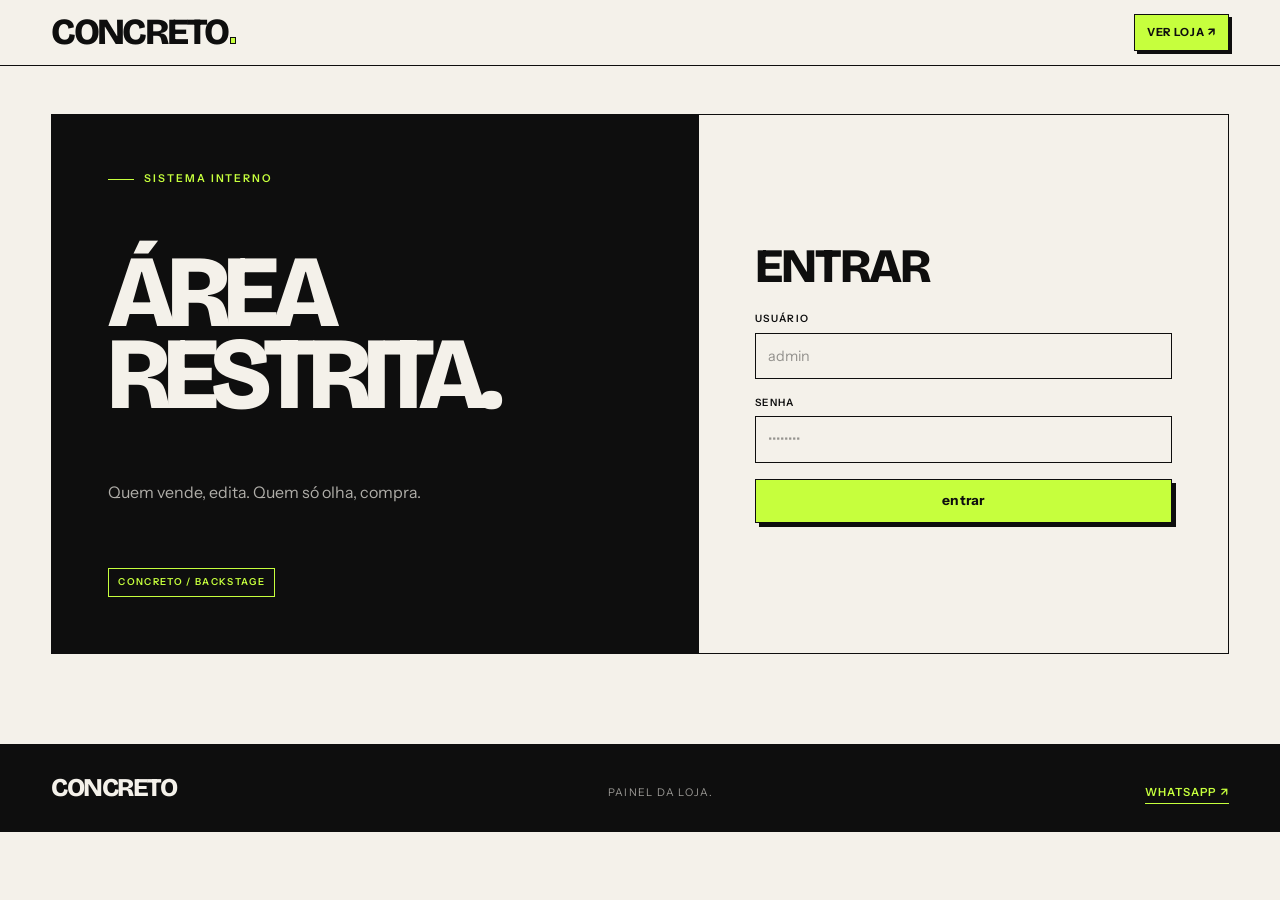
==== admin.html @ b0a8f053 "feat: loja CONCRETO com catalogo e painel Supabase" ====
<!DOCTYPE html>
<html lang="pt-BR">
<head>
  <meta charset="UTF-8">
  <meta name="viewport" content="width=device-width, initial-scale=1">
  <meta name="theme-color" content="#F4F1EA">
  <meta name="robots" content="noindex,nofollow">
  <title>Painel</title>
  <link rel="preconnect" href="https://fonts.googleapis.com">
  <link rel="preconnect" href="https://fonts.gstatic.com" crossorigin>
  <link href="https://fonts.googleapis.com/css2?family=Bricolage+Grotesque:opsz,wght@12..96,800&family=Instrument+Sans:wght@400;500;600;700&display=swap" rel="stylesheet">
  <link rel="stylesheet" href="style.css">
</head>
<body>
  <a class="skip-link" href="#conteudo">pular para o conteúdo</a>

  <header class="site-header site-header--admin">
    <div class="header-main">
      <a class="brand" href="index.html" id="store-name">CONCRETO<span aria-hidden="true">.</span></a>
      <a class="header-wa" href="index.html">ver loja ↗</a>
    </div>
  </header>

  <main id="conteudo" class="admin-main">
    <section id="login-view" class="login-shell">
      <div class="login-statement">
        <p class="eyebrow">sistema interno</p>
        <h1>ÁREA<br>RESTRITA.</h1>
        <p>Quem vende, edita. Quem só olha, compra.</p>
        <span class="login-stamp">concreto / backstage</span>
      </div>

      <div class="login-card">
        <h2>entrar</h2>
        <form id="login-form" class="form" novalidate>
          <div class="field">
            <label for="login-user">usuário</label>
            <input id="login-user" type="text" autocomplete="username" placeholder="admin">
          </div>
          <div class="field">
            <label for="login-password">senha</label>
            <input id="login-password" type="password" autocomplete="current-password" placeholder="••••••••">
          </div>
          <p id="login-error" class="login-error" role="alert" hidden></p>
          <button id="login-button" class="btn" type="submit">entrar</button>
        </form>
      </div>
    </section>

    <section id="admin-view" hidden>
      <div class="admin-top">
        <div>
          <p class="eyebrow">sistema interno</p>
          <h1>PAINEL.</h1>
        </div>
        <button id="logout" class="btn btn--outline" type="button">sair</button>
      </div>

      <div class="admin-layout">
        <section class="admin-form" aria-labelledby="form-title">
          <h2 id="form-title">novo produto</h2>

          <form id="product-form" class="form" novalidate>
            <div class="field">
              <label for="name">nome *</label>
              <input id="name" type="text" maxlength="120" autocomplete="off" placeholder="nome do produto">
            </div>

            <div class="field-row">
              <div class="field">
                <label for="price">preço</label>
                <input id="price" type="text" inputmode="decimal" maxlength="20" autocomplete="off" placeholder="0,00">
              </div>
              <div class="field">
                <label for="category">categoria</label>
                <input id="category" type="text" maxlength="40" autocomplete="off" placeholder="notebook, tv box...">
              </div>
            </div>

            <div class="field">
              <label for="photo">foto *</label>
              <input id="photo" type="file" accept="image/*">
              <p class="field-hint">jpg, png ou webp. vira webp 1200px antes de subir.</p>
              <div id="photo-preview" class="photo-preview" hidden></div>
            </div>

            <div class="field">
              <label for="description">descrição</label>
              <textarea id="description" rows="5" maxlength="2000" placeholder="marca, modelo, memória, garantia..."></textarea>
            </div>

            <label class="check">
              <input id="featured" type="checkbox">
              <span class="check-box" aria-hidden="true"></span>
              <span>colocar em destaque na loja</span>
            </label>

            <div class="form-actions">
              <button id="save-button" class="btn" type="submit">salvar produto</button>
              <button id="cancel-edit" class="text-button" type="button" hidden>cancelar</button>
            </div>
          </form>
        </section>

        <section class="admin-list-wrap" aria-labelledby="list-title">
          <div class="list-head">
            <h2 id="list-title">estoque</h2>
            <span id="admin-count" class="section-note"></span>
          </div>
          <div id="admin-list" class="admin-list"></div>
          <div id="list-empty" class="state state--small" hidden>
            <p class="state-code">00</p>
            <h3>Estoque vazio.</h3>
            <p>Cadastra o primeiro produto antes que o drop vire lenda.</p>
          </div>
        </section>
      </div>
    </section>
  </main>

  <div id="toast" class="toast" role="status" aria-live="polite"></div>

  <footer class="site-footer">
    <div class="footer-inner">
      <a class="footer-brand" href="index.html" id="footer-name">CONCRETO</a>
      <p class="footer-note">painel da loja.</p>
      <a class="footer-wa" id="footer-wa" href="#" target="_blank" rel="noopener">whatsapp ↗</a>
    </div>
  </footer>

  <script type="module">
    import { STORE_NAME, WHATSAPP_NUMBER } from "./js/config.js";
    import {
      createProduct,
      deleteProduct,
      getSession,
      listAllProducts,
      removeProductImage,
      signIn,
      signOut,
      updateProduct,
      uploadProductImage
    } from "./js/api.js";

    const ADMIN_EMAIL = "admin@loja.com";
    const money = new Intl.NumberFormat("pt-BR", {
      style: "currency",
      currency: "BRL"
    });

    const loginView = document.getElementById("login-view");
    const adminView = document.getElementById("admin-view");
    const loginForm = document.getElementById("login-form");
    const loginUser = document.getElementById("login-user");
    const loginPassword = document.getElementById("login-password");
    const loginButton = document.getElementById("login-button");
    const loginError = document.getElementById("login-error");
    const logoutButton = document.getElementById("logout");

    const productForm = document.getElementById("product-form");
    const formTitle = document.getElementById("form-title");
    const nameInput = document.getElementById("name");
    const priceInput = document.getElementById("price");
    const categoryInput = document.getElementById("category");
    const photoInput = document.getElementById("photo");
    const descriptionInput = document.getElementById("description");
    const featuredInput = document.getElementById("featured");
    const photoPreview = document.getElementById("photo-preview");
    const saveButton = document.getElementById("save-button");
    const cancelEdit = document.getElementById("cancel-edit");
    const adminList = document.getElementById("admin-list");
    const listEmpty = document.getElementById("list-empty");
    const adminCount = document.getElementById("admin-count");
    const toast = document.getElementById("toast");

    let products = [];
    let editingId = null;
    let existingImage = null;
    let photoBlob = null;
    let previewUrl = null;
    let processingPhoto = false;
    let photoToken = 0;
    let toastTimer = null;

    document.getElementById("store-name").innerHTML = `${esc(STORE_NAME)}<span aria-hidden="true">.</span>`;
    document.getElementById("footer-name").textContent = STORE_NAME;
    document.getElementById("footer-wa").href = `https://wa.me/${WHATSAPP_NUMBER}`;
    document.title = `painel · ${STORE_NAME}`;

    function esc(value) {
      return String(value ?? "").replace(/[&<>"']/g, (char) => ({
        "&": "&amp;",
        "<": "&lt;",
        ">": "&gt;",
        '"': "&quot;",
        "'": "&#39;"
      })[char]);
    }

    function notify(message, type = "ok") {
      toast.textContent = message;
      toast.className = `toast is-visible${type === "error" ? " toast--error" : ""}`;
      clearTimeout(toastTimer);
      toastTimer = setTimeout(() => {
        toast.className = "toast";
      }, 4000);
    }

    function setLoginError(message) {
      if (!message) {
        loginError.hidden = true;
        loginError.textContent = "";
        return;
      }
      loginError.hidden = false;
      loginError.textContent = message;
    }

    function setLoginBusy(busy) {
      loginButton.disabled = busy;
      loginButton.textContent = busy ? "entrando..." : "entrar";
    }

    function setSaving(busy) {
      saveButton.disabled = busy;
      saveButton.textContent = busy
        ? "salvando..."
        : editingId
          ? "salvar alterações"
          : "salvar produto";
    }

    function priceLabel(price) {
      return price === null || price === undefined ? "sem preço" : money.format(Number(price));
    }

    function parsePrice(raw) {
      const clean = raw.replace(/\s/g, "");
      if (!clean) return null;
      const normalized = clean.includes(",")
        ? clean.replace(/\./g, "").replace(",", ".")
        : clean;
      const value = Number(normalized);
      return Number.isFinite(value) ? value : NaN;
    }

    function revokePreview() {
      if (previewUrl) {
        URL.revokeObjectURL(previewUrl);
        previewUrl = null;
      }
    }

    function clearPreview() {
      revokePreview();
      photoPreview.hidden = true;
      photoPreview.innerHTML = "";
    }

    function showPreview(src, isObjectUrl = false) {
      revokePreview();
      if (isObjectUrl) previewUrl = src;
      photoPreview.hidden = false;
      photoPreview.innerHTML = `<img src="${esc(src)}" alt="prévia da foto" width="240" height="300">`;
    }

    function toWebp(file) {
      return new Promise((resolve, reject) => {
        const source = URL.createObjectURL(file);
        const image = new Image();

        image.onload = () => {
          URL.revokeObjectURL(source);

          const max = 1200;
          const scale = Math.min(1, max / Math.max(image.naturalWidth, image.naturalHeight));
          const canvas = document.createElement("canvas");
          canvas.width = Math.max(1, Math.round(image.naturalWidth * scale));
          canvas.height = Math.max(1, Math.round(image.naturalHeight * scale));

          const context = canvas.getContext("2d");
          context.fillStyle = "#F4F1EA";
          context.fillRect(0, 0, canvas.width, canvas.height);
          context.drawImage(image, 0, 0, canvas.width, canvas.height);

          canvas.toBlob((blob) => {
            if (blob) resolve(blob);
            else reject(new Error("Falha ao converter a imagem."));
          }, "image/webp", 0.82);
        };

        image.onerror = () => {
          URL.revokeObjectURL(source);
          reject(new Error("Imagem inválida."));
        };

        image.src = source;
      });
    }

    function resetForm() {
      editingId = null;
      existingImage = null;
      photoBlob = null;
      processingPhoto = false;
      photoToken += 1;
      productForm.reset();
      photoInput.value = "";
      clearPreview();
      formTitle.textContent = "novo produto";
      saveButton.textContent = "salvar produto";
      saveButton.disabled = false;
      cancelEdit.hidden = true;
    }

    function renderList() {
      adminCount.textContent = `${String(products.length).padStart(2, "0")} ${products.length === 1 ? "item" : "itens"}`;
      listEmpty.hidden = products.length > 0;

      if (!products.length) {
        adminList.innerHTML = "";
        return;
      }

      adminList.innerHTML = products.map((product) => `
        <article class="admin-row" data-id="${esc(product.id)}">
          <img src="${esc(product.image_url)}" alt="" width="90" height="112" loading="lazy">
          <div class="admin-row-info">
            <div class="admin-row-top">
              <h3>${esc(product.name)}</h3>
              <div class="badges">
                ${product.featured ? '<span class="badge badge--lime">destaque</span>' : ""}
                <span class="badge ${product.active ? "" : "badge--muted"}">${product.active ? "no ar" : "oculto"}</span>
              </div>
            </div>
            <p class="admin-row-meta">${esc(product.category || "sem categoria")} · ${priceLabel(product.price)}</p>
          </div>
          <div class="admin-row-actions">
            <button type="button" data-action="toggle" data-id="${esc(product.id)}">${product.active ? "ocultar" : "publicar"}</button>
            <button type="button" data-action="edit" data-id="${esc(product.id)}">editar</button>
            <button type="button" class="danger" data-action="delete" data-id="${esc(product.id)}">excluir</button>
          </div>
        </article>
      `).join("");
    }

    async function loadProducts() {
      adminList.innerHTML = '<p class="admin-loading">carregando estoque...</p>';
      listEmpty.hidden = true;

      try {
        products = await listAllProducts();
        renderList();
      } catch (failure) {
        console.error(failure);
        adminList.innerHTML = "";
        adminCount.textContent = "";
        notify("não deu para carregar o estoque. atualiza a página.", "error");
      }
    }

    function startEdit(product) {
      editingId = product.id;
      existingImage = { url: product.image_url, path: product.image_path };
      photoBlob = null;
      processingPhoto = false;
      photoToken += 1;

      nameInput.value = product.name;
      priceInput.value = product.price === null || product.price === undefined
        ? ""
        : Number(product.price).toFixed(2).replace(".", ",");
      categoryInput.value = product.category || "";
      descriptionInput.value = product.description || "";
      featuredInput.checked = Boolean(product.featured);
      photoInput.value = "";

      showPreview(product.image_url);
      formTitle.textContent = "editar produto";
      saveButton.textContent = "salvar alterações";
      cancelEdit.hidden = false;

      window.scrollTo({ top: 0, behavior: "smooth" });
      nameInput.focus({ preventScroll: true });
    }

    function showLogin() {
      adminView.hidden = true;
      loginView.hidden = false;
      resetForm();
      loginPassword.value = "";
      setLoginError("");
      loginUser.focus();
    }

    async function enterPanel() {
      loginView.hidden = true;
      adminView.hidden = false;
      resetForm();
      setLoginError("");
      await loadProducts();
    }

    loginForm.addEventListener("submit", async (event) => {
      event.preventDefault();

      const user = loginUser.value.trim().toLowerCase();
      const password = loginPassword.value;

      if (!user || !password) {
        setLoginError("preenche usuário e senha.");
        return;
      }

      if (user !== "admin") {
        setLoginError("usuário ou senha incorretos.");
        return;
      }

      setLoginBusy(true);
      setLoginError("");

      try {
        await signIn(ADMIN_EMAIL, password);
        loginForm.reset();
        await enterPanel();
      } catch (failure) {
        console.error(failure);
        const reason = String(failure?.message || "").toLowerCase();
        setLoginError(
          reason.includes("invalid login credentials")
            ? "usuário ou senha incorretos."
            : "não deu para entrar agora. confira a conexão e tenta de novo."
        );
      } finally {
        setLoginBusy(false);
      }
    });

    logoutButton.addEventListener("click", async () => {
      logoutButton.disabled = true;
      try {
        await signOut();
      } catch (failure) {
        console.error(failure);
      } finally {
        logoutButton.disabled = false;
      }
      showLogin();
      window.scrollTo({ top: 0, behavior: "smooth" });
    });

    photoInput.addEventListener("change", async () => {
      const file = photoInput.files && photoInput.files[0];
      if (!file) return;

      if (!file.type.startsWith("image/")) {
        notify("manda uma imagem de verdade (jpg, png ou webp).", "error");
        photoInput.value = "";
        return;
      }

      const token = ++photoToken;
      photoBlob = null;
      processingPhoto = true;
      saveButton.disabled = true;
      photoPreview.hidden = false;
      photoPreview.innerHTML = '<p class="preview-loading">processando...</p>';

      try {
        const blob = await toWebp(file);
        if (token !== photoToken) return;
        photoBlob = blob;
        showPreview(URL.createObjectURL(blob), true);
      } catch (failure) {
        console.error(failure);
        if (token !== photoToken) return;
        photoBlob = null;
        photoInput.value = "";
        clearPreview();
        notify("não deu para processar essa foto. tenta outra.", "error");
      } finally {
        if (token === photoToken) {
          processingPhoto = false;
          saveButton.disabled = false;
        }
      }
    });

    productForm.addEventListener("submit", async (event) => {
      event.preventDefault();

      if (processingPhoto) {
        notify("espera a foto terminar de processar.", "error");
        return;
      }

      const name = nameInput.value.trim();
      const description = descriptionInput.value.trim();
      const category = categoryInput.value.trim();
      const price = parsePrice(priceInput.value.trim());

      if (!name) {
        notify("o nome é obrigatório.", "error");
        nameInput.focus();
        return;
      }

      if (!editingId && !photoBlob) {
        notify("a foto é obrigatória.", "error");
        photoInput.focus();
        return;
      }

      if (price !== null && (!Number.isFinite(price) || price < 0)) {
        notify("o preço precisa ser um número maior ou igual a zero.", "error");
        priceInput.focus();
        return;
      }

      setSaving(true);
      let uploaded = null;

      try {
        const payload = {
          name,
          description: description || null,
          price,
          category: category || null,
          featured: featuredInput.checked
        };

        if (photoBlob) {
          uploaded = await uploadProductImage(photoBlob);
          payload.image_url = uploaded.url;
          payload.image_path = uploaded.path;
        }

        if (editingId) {
          await updateProduct(editingId, payload);

          if (uploaded && existingImage?.path) {
            try {
              await removeProductImage(existingImage.path);
            } catch (cleanupFailure) {
              console.error(cleanupFailure);
            }
          }

          notify("produto atualizado. já está na loja.");
        } else {
          payload.active = true;
          await createProduct(payload);
          notify("produto salvo. já está no ar.");
        }

        resetForm();
        await loadProducts();
      } catch (failure) {
        console.error(failure);

        if (uploaded) {
          try {
            await removeProductImage(uploaded.path);
          } catch (cleanupFailure) {
            console.error(cleanupFailure);
          }
        }

        notify("não deu para salvar. tenta de novo.", "error");
      } finally {
        setSaving(false);
      }
    });

    cancelEdit.addEventListener("click", resetForm);

    adminList.addEventListener("click", async (event) => {
      const button = event.target.closest("button[data-action]");
      if (!button) return;

      const id = button.dataset.id;
      const product = products.find((item) => item.id === id);
      if (!product) return;

      if (button.dataset.action === "edit") {
        startEdit(product);
        return;
      }

      button.disabled = true;

      try {
        if (button.dataset.action === "toggle") {
          await updateProduct(id, { active: !product.active });
          notify(product.active ? "produto oculto." : "produto no ar de novo.");
          await loadProducts();
        }

        if (button.dataset.action === "delete") {
          if (!confirm(`excluir "${product.name}"? isso não volta atrás.`)) {
            button.disabled = false;
            return;
          }

          await removeProductImage(product.image_path);
          await deleteProduct(id);

          if (editingId === id) resetForm();
          notify("produto excluído.");
          await loadProducts();
        }
      } catch (failure) {
        console.error(failure);
        notify(
          button.dataset.action === "delete"
            ? "não deu para excluir. tenta de novo."
            : "não deu para atualizar. tenta de novo.",
          "error"
        );
        button.disabled = false;
      }
    });

    async function init() {
      try {
        const session = await getSession();
        if (session) await enterPanel();
        else showLogin();
      } catch (failure) {
        console.error(failure);
        showLogin();
        setLoginError("não deu para conectar. confira js/config.js e a conexão.");
      }
    }

    init();
  </script>
</body>
</html>
---- style.css ----
:root {
  --bg: #F4F1EA;
  --ink: #0E0E0E;
  --lime: #C6FF3D;
  --muted: rgba(14, 14, 14, 0.64);
  --wash: rgba(14, 14, 14, 0.07);
  --line: #0E0E0E;
  --display: "Bricolage Grotesque", "Arial Black", sans-serif;
  --body: "Instrument Sans", system-ui, -apple-system, "Segoe UI", sans-serif;
  --max: 1440px;
  --gutter: clamp(18px, 4vw, 56px);
}

*,
*::before,
*::after {
  box-sizing: border-box;
}

html {
  color-scheme: light;
  -webkit-text-size-adjust: 100%;
  scroll-behavior: smooth;
}

body {
  margin: 0;
  font-family: var(--body);
  font-size: 16px;
  line-height: 1.55;
  color: var(--ink);
  background: var(--bg);
}

[hidden] {
  display: none !important;
}

img {
  display: block;
  max-width: 100%;
}

a {
  color: inherit;
  text-decoration: none;
}

button,
input,
textarea {
  font: inherit;
  color: inherit;
}

button {
  cursor: pointer;
}

::selection {
  color: var(--ink);
  background: var(--lime);
}

:focus-visible {
  outline: 3px solid var(--ink);
  outline-offset: 3px;
}

.login-statement :focus-visible,
.product-specs :focus-visible,
.site-footer :focus-visible {
  outline-color: var(--lime);
}

.sr-only {
  position: absolute;
  width: 1px;
  height: 1px;
  padding: 0;
  margin: -1px;
  overflow: hidden;
  clip: rect(0, 0, 0, 0);
  white-space: nowrap;
  border: 0;
}

.skip-link {
  position: absolute;
  top: -100px;
  left: 16px;
  z-index: 200;
  padding: 12px 16px;
  color: var(--lime);
  background: var(--ink);
  border: 1.5px solid var(--lime);
  font-size: 0.8rem;
  font-weight: 600;
  text-transform: uppercase;
}

.skip-link:focus {
  top: 12px;
}

.site-header {
  position: sticky;
  top: 0;
  z-index: 80;
  background: var(--bg);
  border-bottom: 1.5px solid var(--ink);
}

.header-main {
  display: grid;
  grid-template-columns: auto minmax(0, 1fr) auto;
  align-items: center;
  gap: 18px;
  width: 100%;
  max-width: calc(var(--max) + var(--gutter) * 2);
  margin-inline: auto;
  padding: 14px var(--gutter);
}

.brand {
  font-family: var(--display);
  font-size: clamp(1.7rem, 3vw, 2.3rem);
  font-weight: 800;
  line-height: 0.8;
  letter-spacing: -0.07em;
  text-transform: uppercase;
  white-space: nowrap;
}

.brand span {
  display: inline-block;
  width: 0.18em;
  height: 0.18em;
  margin-left: 0.06em;
  background: var(--lime);
  border: 1.5px solid var(--ink);
  color: transparent;
  overflow: hidden;
  vertical-align: baseline;
}

.search {
  display: flex;
  width: 100%;
  max-width: 400px;
  justify-self: center;
  border: 1.5px solid var(--ink);
  background: transparent;
}

.search input {
  flex: 1;
  min-width: 0;
  padding: 9px 12px;
  border: 0;
  background: transparent;
  font-size: 0.86rem;
  outline: none;
}

.search input::placeholder {
  color: var(--muted);
}

.search button {
  width: 42px;
  align-self: stretch;
  border: 0;
  border-left: 1.5px solid var(--ink);
  background: var(--ink);
  color: var(--bg);
  font-size: 1rem;
  transition: background-color 180ms ease, color 180ms ease;
}

.search button:hover {
  color: var(--ink);
  background: var(--lime);
}

.header-wa {
  padding: 9px 12px;
  font-size: 0.7rem;
  font-weight: 700;
  letter-spacing: 0.06em;
  text-transform: uppercase;
  background: var(--lime);
  border: 1.5px solid var(--ink);
  box-shadow: 3px 3px 0 var(--ink);
  white-space: nowrap;
  transition: transform 180ms ease, box-shadow 180ms ease;
}

.header-wa:hover {
  transform: translate(-1px, -1px);
  box-shadow: 5px 5px 0 var(--ink);
}

.site-header--admin .header-main {
  grid-template-columns: 1fr auto;
}

.marquee {
  overflow: hidden;
  color: var(--bg);
  background: var(--ink);
  border-bottom: 1.5px solid var(--ink);
}

.marquee-track {
  display: flex;
  width: max-content;
  animation: marquee 34s linear infinite;
}

.marquee-track span {
  padding: 8px 14px;
  font-size: 0.67rem;
  font-weight: 600;
  letter-spacing: 0.16em;
  text-transform: uppercase;
  white-space: nowrap;
}

.marquee-track .sep {
  padding-inline: 0;
  color: var(--lime);
}

@keyframes marquee {
  to {
    transform: translateX(-50%);
  }
}

.hero {
  display: grid;
  gap: 32px;
  width: 100%;
  max-width: calc(var(--max) + var(--gutter) * 2);
  margin-inline: auto;
  padding: clamp(32px, 5vw, 72px) var(--gutter) clamp(40px, 6vw, 88px);
  border-bottom: 1.5px solid var(--ink);
  scroll-margin-top: 120px;
}

.hero-copy {
  animation: rise 420ms ease both;
}

.eyebrow {
  display: inline-flex;
  align-items: center;
  gap: 10px;
  margin: 0 0 18px;
  font-size: 0.67rem;
  font-weight: 600;
  letter-spacing: 0.18em;
  text-transform: uppercase;
  color: var(--muted);
}

.eyebrow::before {
  content: "";
  width: 26px;
  height: 1.5px;
  background: var(--ink);
}

.hero h1 {
  max-width: 9.5ch;
  margin: 0 0 28px;
  font-family: var(--display);
  font-size: clamp(3.4rem, 10.5vw, 9rem);
  font-weight: 800;
  line-height: 0.82;
  letter-spacing: -0.075em;
  text-transform: uppercase;
}

.mark {
  display: inline-block;
  padding: 0 0.08em;
  background: var(--lime);
  border: 1.5px solid var(--ink);
  box-shadow: 4px 4px 0 var(--ink);
  transform: rotate(-1.5deg);
}

.hero-text {
  max-width: 44ch;
  margin: 0 0 28px;
  font-size: clamp(0.95rem, 1.35vw, 1.08rem);
  color: rgba(14, 14, 14, 0.76);
}

.hero-link {
  display: inline-flex;
  align-items: center;
  gap: 10px;
  padding-bottom: 3px;
  border-bottom: 1.5px solid var(--ink);
  font-size: 0.72rem;
  font-weight: 700;
  letter-spacing: 0.08em;
  text-transform: uppercase;
  transition: gap 180ms ease, color 180ms ease;
}

.hero-link:hover {
  gap: 16px;
  color: var(--ink);
}

.hero-stage {
  position: relative;
  min-width: 0;
  animation: rise 420ms 80ms ease both;
}

.hero-product {
  position: relative;
  background: var(--bg);
}

.tag {
  position: absolute;
  top: 12px;
  left: 12px;
  z-index: 2;
  padding: 5px 8px;
  font-size: 0.62rem;
  font-weight: 700;
  letter-spacing: 0.1em;
  text-transform: uppercase;
  border: 1.5px solid var(--ink);
}

.tag--lime {
  background: var(--lime);
}

.hero-media {
  display: block;
  aspect-ratio: 4 / 5;
  overflow: hidden;
  background: var(--wash);
  border: 1.5px solid var(--ink);
}

.hero-media img {
  width: 100%;
  height: 100%;
  object-fit: cover;
  object-position: center 30%;
  transition: transform 200ms ease;
}

.hero-product:hover .hero-media img {
  transform: scale(1.02);
}

.hero-product-info {
  display: grid;
  gap: 16px;
  padding: 16px;
  border: 1.5px solid var(--ink);
  border-top: 0;
}

.hero-product-info h2 {
  margin: 2px 0 0;
  font-family: var(--display);
  font-size: clamp(1.4rem, 2.6vw, 2rem);
  font-weight: 800;
  line-height: 0.95;
  letter-spacing: -0.045em;
  text-transform: uppercase;
}

.micro {
  margin: 0;
  font-size: 0.62rem;
  font-weight: 600;
  letter-spacing: 0.15em;
  text-transform: uppercase;
  color: var(--muted);
}

.hero-buy {
  display: flex;
  flex-wrap: wrap;
  align-items: center;
  gap: 14px;
}

.hero-price {
  margin: 0;
  font-family: var(--display);
  font-size: 1.55rem;
  font-weight: 800;
  letter-spacing: -0.04em;
}

.btn {
  display: inline-flex;
  align-items: center;
  justify-content: center;
  padding: 14px 20px;
  font-family: var(--body);
  font-size: 0.86rem;
  font-weight: 700;
  line-height: 1;
  letter-spacing: 0.02em;
  text-transform: lowercase;
  color: var(--ink);
  background: var(--lime);
  border: 1.5px solid var(--ink);
  border-radius: 0;
  box-shadow: 4px 4px 0 var(--ink);
  cursor: pointer;
  transition: transform 180ms ease, box-shadow 180ms ease, background-color 180ms ease;
}

.btn:hover {
  transform: translate(-2px, -2px);
  box-shadow: 6px 6px 0 var(--ink);
}

.btn:active {
  transform: translate(2px, 2px);
  box-shadow: 2px 2px 0 var(--ink);
}

.btn:disabled {
  opacity: 0.5;
  cursor: not-allowed;
  transform: none;
  box-shadow: 4px 4px 0 var(--ink);
}

.btn--outline {
  background: transparent;
}

.btn--outline:hover {
  background: var(--lime);
}

.hero-fallback {
  display: flex;
  flex-direction: column;
  justify-content: flex-end;
  gap: 10px;
  min-height: 340px;
  padding: 22px;
  color: var(--bg);
  background: var(--ink);
  border: 1.5px solid var(--ink);
}

.hero-fallback .micro {
  color: var(--lime);
}

.hero-fallback p:last-child {
  max-width: 30ch;
  margin: 0;
  font-family: var(--display);
  font-size: clamp(1.6rem, 3vw, 2.3rem);
  font-weight: 800;
  line-height: 0.95;
  letter-spacing: -0.04em;
  text-transform: uppercase;
}

.hero-skeleton {
  display: grid;
  gap: 0;
}

.hero-skeleton-media {
  aspect-ratio: 4 / 5;
  background: var(--wash);
  border: 1.5px solid var(--ink);
  animation: pulse 1.4s ease-in-out infinite;
}

.hero-skeleton-line {
  height: 18px;
  width: 78%;
  margin-top: 14px;
  background: var(--wash);
  animation: pulse 1.4s ease-in-out infinite;
}

.hero-skeleton-line--short {
  width: 42%;
  margin-top: 8px;
}

@media (min-width: 900px) {
  .hero {
    grid-template-columns: minmax(0, 7fr) minmax(0, 5fr);
    gap: clamp(30px, 4vw, 64px);
    align-items: end;
  }
}

@media (min-width: 1100px) {
  .hero-product-info {
    grid-template-columns: minmax(0, 1fr) auto;
    align-items: end;
    padding: 18px;
  }

  .hero-buy {
    flex-direction: column;
    align-items: flex-end;
    gap: 10px;
  }

  .hero-buy .btn {
    width: auto;
  }
}

.section {
  width: 100%;
  max-width: calc(var(--max) + var(--gutter) * 2);
  margin-inline: auto;
  padding: clamp(40px, 6vw, 80px) var(--gutter);
  border-bottom: 1.5px solid var(--ink);
  scroll-margin-top: 110px;
}

.section-head {
  display: flex;
  flex-wrap: wrap;
  align-items: baseline;
  justify-content: space-between;
  gap: 12px 24px;
  margin-bottom: clamp(22px, 3vw, 36px);
  padding-bottom: 14px;
  border-bottom: 1.5px solid var(--ink);
}

.section-head h2,
.list-head h2 {
  margin: 0;
  font-family: var(--display);
  font-size: clamp(2rem, 5vw, 4rem);
  font-weight: 800;
  line-height: 0.82;
  letter-spacing: -0.06em;
  text-transform: uppercase;
}

.section-note {
  font-size: 0.65rem;
  font-weight: 600;
  letter-spacing: 0.16em;
  text-transform: uppercase;
  color: var(--muted);
}

.featured-grid {
  display: grid;
  gap: 22px;
}

.featured-grid .product-card .card-media {
  aspect-ratio: 4 / 5;
}

.filter-bar {
  display: flex;
  flex-wrap: wrap;
  align-items: center;
  justify-content: space-between;
  gap: 12px 18px;
  margin-bottom: 24px;
}

.chips {
  display: flex;
  gap: 8px;
  max-width: 100%;
  padding-bottom: 2px;
  overflow-x: auto;
  scrollbar-width: none;
}

.chips::-webkit-scrollbar {
  display: none;
}

.chip {
  padding: 9px 12px;
  font-size: 0.68rem;
  font-weight: 600;
  letter-spacing: 0.08em;
  text-transform: uppercase;
  white-space: nowrap;
  background: transparent;
  border: 1.5px solid var(--ink);
  border-radius: 0;
  transition: color 180ms ease, background-color 180ms ease;
}

.chip:hover {
  background: var(--lime);
}

.chip.is-active {
  color: var(--lime);
  background: var(--ink);
}

.clear-filters {
  padding: 0;
  border: 0;
  border-bottom: 1.5px solid var(--ink);
  background: transparent;
  font-size: 0.67rem;
  font-weight: 600;
  letter-spacing: 0.1em;
  text-transform: uppercase;
}

.clear-filters:hover {
  color: var(--muted);
}

.product-grid {
  display: grid;
  grid-template-columns: minmax(0, 1fr);
  gap: clamp(34px, 5vw, 52px);
}

.product-card {
  min-width: 0;
  animation: fade 260ms ease both;
}

.card-media {
  position: relative;
  display: block;
  aspect-ratio: 4 / 5;
  overflow: hidden;
  background: var(--wash);
  border: 1.5px solid var(--ink);
}

.card-media img {
  width: 100%;
  height: 100%;
  object-fit: cover;
  transition: transform 200ms ease;
}

.card-view {
  position: absolute;
  right: 10px;
  bottom: 10px;
  padding: 7px 10px;
  font-size: 0.64rem;
  font-weight: 700;
  letter-spacing: 0.1em;
  text-transform: uppercase;
  background: var(--lime);
  border: 1.5px solid var(--ink);
  box-shadow: 3px 3px 0 var(--ink);
  transition: opacity 180ms ease, transform 180ms ease;
}

.card-info {
  display: flex;
  align-items: flex-start;
  justify-content: space-between;
  gap: 14px;
  margin-top: 10px;
  padding-top: 10px;
  border-top: 1.5px solid var(--ink);
}

.card-category {
  display: block;
  margin-bottom: 3px;
  font-size: 0.6rem;
  font-weight: 600;
  letter-spacing: 0.15em;
  text-transform: uppercase;
  color: var(--muted);
}

.card-text {
  min-width: 0;
}

.card-text h3 {
  margin: 0;
  font-family: var(--display);
  font-size: clamp(1rem, 1.5vw, 1.3rem);
  font-weight: 800;
  line-height: 1.02;
  letter-spacing: -0.035em;
  text-transform: uppercase;
}

.price {
  flex-shrink: 0;
  font-size: 0.82rem;
  font-weight: 600;
  white-space: nowrap;
}

@media (hover: hover) {
  .card-view {
    opacity: 0;
    transform: translateY(8px);
  }

  .product-card:hover .card-view {
    opacity: 1;
    transform: translateY(0);
  }

  .product-card:hover .card-media img {
    transform: scale(1.035);
  }
}

.skeleton-card {
  min-width: 0;
}

.skeleton-media {
  aspect-ratio: 4 / 5;
  background: var(--wash);
  border: 1.5px solid var(--ink);
  animation: pulse 1.4s ease-in-out infinite;
}

.skeleton-line {
  width: 72%;
  height: 10px;
  margin-top: 12px;
  background: var(--wash);
  animation: pulse 1.4s ease-in-out infinite;
}

.skeleton-line--short {
  width: 38%;
  margin-top: 7px;
}

.skeleton-line--big {
  width: 82%;
  height: 38px;
}

.skeleton-block {
  height: 64px;
  margin-top: 22px;
  background: var(--wash);
  border: 1.5px solid var(--ink);
  animation: pulse 1.4s ease-in-out infinite;
}

@keyframes pulse {
  0%,
  100% {
    opacity: 0.45;
  }
  50% {
    opacity: 1;
  }
}

@keyframes rise {
  from {
    opacity: 0;
    transform: translateY(16px);
  }
  to {
    opacity: 1;
    transform: translateY(0);
  }
}

@keyframes fade {
  from {
    opacity: 0;
  }
  to {
    opacity: 1;
  }
}

@media (min-width: 720px) {
  .featured-grid {
    grid-template-columns: repeat(12, minmax(0, 1fr));
    gap: clamp(16px, 2.5vw, 28px);
  }

  .featured-grid .product-card:nth-child(1) {
    grid-column: span 6;
  }

  .featured-grid .product-card:nth-child(2) {
    grid-column: span 3;
    margin-top: 54px;
  }

  .featured-grid .product-card:nth-child(3) {
    grid-column: span 3;
    margin-top: 108px;
  }

  .featured-grid .product-card:nth-child(2) .card-media {
    aspect-ratio: 3 / 4;
  }

  .featured-grid .product-card:nth-child(3) .card-media {
    aspect-ratio: 3 / 4;
  }

  .product-grid {
    grid-template-columns: repeat(12, minmax(0, 1fr));
    column-gap: clamp(14px, 2vw, 26px);
    row-gap: clamp(36px, 5vw, 64px);
  }

  .product-card,
  .skeleton-card {
    grid-column: span 6;
  }

  .product-card:nth-child(4n + 1),
  .skeleton-card:nth-child(4n + 1) {
    grid-column: span 7;
  }

  .product-card:nth-child(4n + 2),
  .skeleton-card:nth-child(4n + 2) {
    grid-column: span 5;
    margin-top: clamp(32px, 5vw, 64px);
  }

  .product-card:nth-child(4n + 3),
  .skeleton-card:nth-child(4n + 3) {
    grid-column: span 5;
  }

  .product-card:nth-child(4n + 4),
  .skeleton-card:nth-child(4n + 4) {
    grid-column: span 7;
    margin-top: clamp(20px, 3vw, 40px);
  }

  .product-grid > .product-card:nth-child(4n + 2) .card-media,
  .product-grid > .product-card:nth-child(4n + 4) .card-media {
    aspect-ratio: 4 / 3;
  }

  .skeleton-card:nth-child(4n + 2) .skeleton-media,
  .skeleton-card:nth-child(4n + 4) .skeleton-media {
    aspect-ratio: 4 / 3;
  }

  .skeleton-card:nth-child(4n + 3) .skeleton-media {
    aspect-ratio: 1 / 1;
  }
}

.state {
  max-width: 760px;
  margin-top: 24px;
  padding: clamp(26px, 5vw, 48px);
  border: 1.5px solid var(--ink);
}

.state-code {
  display: inline-block;
  margin: 0 0 16px;
  padding: 0 8px;
  font-family: var(--display);
  font-size: clamp(2.8rem, 7vw, 5rem);
  font-weight: 800;
  line-height: 0.8;
  letter-spacing: -0.06em;
  background: var(--lime);
  border: 1.5px solid var(--ink);
  box-shadow: 4px 4px 0 var(--ink);
}

.state h1,
.state h2,
.state h3 {
  margin: 0 0 10px;
  font-family: var(--display);
  font-size: clamp(1.8rem, 4vw, 3rem);
  font-weight: 800;
  line-height: 0.9;
  letter-spacing: -0.05em;
  text-transform: uppercase;
}

.state p {
  max-width: 50ch;
  margin: 0 0 22px;
  color: var(--muted);
}

.state .btn {
  margin-top: 2px;
}

.state--small {
  padding: 24px 0;
  border: 0;
  border-top: 1.5px solid var(--ink);
}

.site-footer {
  color: var(--bg);
  background: var(--ink);
}

.footer-inner {
  display: flex;
  flex-wrap: wrap;
  align-items: baseline;
  justify-content: space-between;
  gap: 14px 28px;
  width: 100%;
  max-width: calc(var(--max) + var(--gutter) * 2);
  margin-inline: auto;
  padding: 24px var(--gutter);
}

.footer-brand {
  font-family: var(--display);
  font-size: 1.6rem;
  font-weight: 800;
  letter-spacing: -0.06em;
  text-transform: uppercase;
}

.footer-note {
  margin: 0;
  font-size: 0.66rem;
  letter-spacing: 0.12em;
  text-transform: uppercase;
  color: rgba(244, 241, 234, 0.62);
}

.footer-wa {
  font-size: 0.7rem;
  font-weight: 600;
  letter-spacing: 0.1em;
  text-transform: uppercase;
  color: var(--lime);
  border-bottom: 1.5px solid var(--lime);
  padding-bottom: 2px;
}

.footer-wa:hover {
  color: var(--bg);
  border-color: var(--bg);
}

.product-main {
  width: 100%;
  max-width: calc(var(--max) + var(--gutter) * 2);
  margin-inline: auto;
  padding: 20px var(--gutter) clamp(44px, 6vw, 88px);
}

.breadcrumb {
  display: flex;
  flex-wrap: wrap;
  align-items: center;
  gap: 8px;
  margin-bottom: 20px;
  font-size: 0.64rem;
  font-weight: 600;
  letter-spacing: 0.12em;
  text-transform: uppercase;
  color: var(--muted);
}

.breadcrumb a {
  border-bottom: 1.5px solid transparent;
}

.breadcrumb a:hover {
  color: var(--ink);
  border-color: var(--ink);
}

.product-loading {
  display: grid;
  gap: 28px;
}

.product-loading-media {
  aspect-ratio: 4 / 3;
  background: var(--wash);
  border: 1.5px solid var(--ink);
  animation: pulse 1.4s ease-in-out infinite;
}

.product-loading-info {
  padding-top: 12px;
}

.product-detail {
  display: grid;
  gap: 28px;
  align-items: start;
}

.product-gallery {
  aspect-ratio: 4 / 3;
  overflow: hidden;
  background: var(--wash);
  border: 1.5px solid var(--ink);
}

.product-gallery img {
  width: 100%;
  height: 100%;
  object-fit: cover;
}

.product-panel {
  padding-top: 18px;
  border-top: 1.5px solid var(--ink);
}

.product-panel h1 {
  margin: 8px 0 14px;
  font-family: var(--display);
  font-size: clamp(2.5rem, 6vw, 5.2rem);
  font-weight: 800;
  line-height: 0.84;
  letter-spacing: -0.065em;
  text-transform: uppercase;
}

.product-price {
  display: inline-block;
  margin: 0 0 22px;
  padding: 4px 10px;
  font-family: var(--display);
  font-size: clamp(1.5rem, 2.5vw, 2.1rem);
  font-weight: 800;
  letter-spacing: -0.04em;
  background: var(--lime);
  border: 1.5px solid var(--ink);
  box-shadow: 3px 3px 0 var(--ink);
}

.product-description {
  max-width: 46ch;
  margin: 0 0 24px;
  white-space: pre-line;
  line-height: 1.62;
  color: rgba(14, 14, 14, 0.78);
}

.product-panel .btn-buy {
  width: 100%;
}

.product-note {
  margin: 12px 0 20px;
  font-size: 0.66rem;
  font-weight: 600;
  letter-spacing: 0.1em;
  text-transform: uppercase;
  color: var(--muted);
}

.product-specs {
  display: grid;
  grid-template-columns: repeat(3, minmax(0, 1fr));
  gap: 10px;
  margin-bottom: 22px;
  padding: 16px;
  color: var(--bg);
  background: var(--ink);
  border: 1.5px solid var(--ink);
}

.product-specs div {
  display: flex;
  flex-direction: column;
  gap: 3px;
}

.product-specs span {
  font-size: 0.58rem;
  letter-spacing: 0.14em;
  text-transform: uppercase;
  color: rgba(244, 241, 234, 0.58);
}

.product-specs strong {
  font-size: 0.74rem;
  font-weight: 600;
  letter-spacing: 0.04em;
  text-transform: uppercase;
  color: var(--lime);
}

.back-link {
  display: inline-block;
  font-size: 0.7rem;
  font-weight: 600;
  letter-spacing: 0.08em;
  text-transform: uppercase;
  border-bottom: 1.5px solid var(--ink);
}

.back-link:hover {
  color: var(--muted);
  border-color: var(--muted);
}

.related-section {
  border-bottom: 0;
  padding-inline: 0;
  padding-bottom: 0;
}

.related-grid {
  display: grid;
  gap: 24px;
}

.related-grid .card-media {
  aspect-ratio: 3 / 4;
}

.state--404 {
  max-width: 820px;
  margin-top: clamp(30px, 6vw, 60px);
}

@media (min-width: 720px) {
  .related-grid {
    grid-template-columns: repeat(3, minmax(0, 1fr));
  }
}

@media (min-width: 900px) {
  .product-detail,
  .product-loading {
    grid-template-columns: minmax(0, 7fr) minmax(0, 4fr);
    gap: clamp(32px, 5vw, 72px);
  }

  .product-panel {
    position: sticky;
    top: 106px;
  }

  .product-panel .btn-buy {
    width: 100%;
  }
}

@media (min-width: 1100px) {
  .product-panel .btn-buy {
    width: auto;
    min-width: 300px;
  }
}

.admin-main {
  width: 100%;
  max-width: calc(var(--max) + var(--gutter) * 2);
  margin-inline: auto;
  padding: clamp(24px, 4vw, 48px) var(--gutter) clamp(48px, 7vw, 96px);
}

.login-shell {
  display: grid;
  border: 1.5px solid var(--ink);
}

.login-statement {
  display: flex;
  flex-direction: column;
  justify-content: space-between;
  gap: 40px;
  padding: clamp(28px, 5vw, 56px);
  color: var(--bg);
  background: var(--ink);
}

.login-statement .eyebrow {
  color: var(--lime);
}

.login-statement .eyebrow::before {
  background: var(--lime);
}

.login-statement h1 {
  max-width: 8ch;
  margin: 0;
  font-family: var(--display);
  font-size: clamp(3rem, 8vw, 6.6rem);
  font-weight: 800;
  line-height: 0.8;
  letter-spacing: -0.07em;
  text-transform: uppercase;
}

.login-statement p {
  max-width: 30ch;
  margin: 0;
  color: rgba(244, 241, 234, 0.7);
}

.login-stamp {
  align-self: flex-start;
  padding: 6px 9px;
  font-size: 0.6rem;
  font-weight: 600;
  letter-spacing: 0.14em;
  text-transform: uppercase;
  color: var(--lime);
  border: 1.5px solid var(--lime);
}

.login-card {
  display: flex;
  flex-direction: column;
  justify-content: center;
  padding: clamp(28px, 5vw, 56px);
}

.login-card h2 {
  margin: 0 0 24px;
  font-family: var(--display);
  font-size: clamp(2rem, 4vw, 3rem);
  font-weight: 800;
  line-height: 0.85;
  letter-spacing: -0.05em;
  text-transform: uppercase;
}

.form {
  display: grid;
  gap: 16px;
}

.field {
  display: grid;
  gap: 6px;
}

.field label {
  font-size: 0.63rem;
  font-weight: 600;
  letter-spacing: 0.14em;
  text-transform: uppercase;
}

.field input,
.field textarea {
  width: 100%;
  padding: 11px 12px;
  font-size: 0.9rem;
  background: transparent;
  border: 1.5px solid var(--ink);
  border-radius: 0;
  outline: none;
  transition: box-shadow 180ms ease, background-color 180ms ease;
}

.field input:focus,
.field textarea:focus {
  outline: 3px solid var(--ink);
  outline-offset: 2px;
}

.field textarea {
  min-height: 130px;
  resize: vertical;
}

.field input::placeholder,
.field textarea::placeholder {
  color: rgba(14, 14, 14, 0.42);
}

.field input[type="file"] {
  padding: 9px;
  font-size: 0.78rem;
  border-style: dashed;
  cursor: pointer;
}

.field input[type="file"]::file-selector-button {
  margin-right: 10px;
  padding: 8px 10px;
  font: inherit;
  font-size: 0.72rem;
  font-weight: 600;
  color: var(--ink);
  background: var(--lime);
  border: 1.5px solid var(--ink);
  border-radius: 0;
  cursor: pointer;
}

.field-hint {
  margin: 0;
  font-size: 0.7rem;
  color: var(--muted);
}

.field-row {
  display: grid;
  gap: 14px;
}

.photo-preview {
  margin-top: 4px;
}

.photo-preview img {
  width: 150px;
  aspect-ratio: 4 / 5;
  object-fit: cover;
  border: 1.5px solid var(--ink);
}

.preview-loading {
  width: 150px;
  margin: 0;
  padding: 20px 10px;
  font-size: 0.7rem;
  color: var(--muted);
  border: 1.5px dashed var(--ink);
}

.check {
  display: flex;
  align-items: center;
  gap: 10px;
  font-size: 0.78rem;
  cursor: pointer;
  user-select: none;
}

.check input {
  position: absolute;
  width: 1px;
  height: 1px;
  opacity: 0;
}

.check-box {
  position: relative;
  display: inline-block;
  flex-shrink: 0;
  width: 20px;
  height: 20px;
  background: transparent;
  border: 1.5px solid var(--ink);
}

.check input:checked + .check-box {
  background: var(--lime);
}

.check input:checked + .check-box::after {
  content: "";
  position: absolute;
  left: 6px;
  top: 1px;
  width: 5px;
  height: 10px;
  border-right: 2px solid var(--ink);
  border-bottom: 2px solid var(--ink);
  transform: rotate(42deg);
}

.check input:focus-visible + .check-box {
  outline: 3px solid var(--ink);
  outline-offset: 3px;
}

.form-actions {
  display: flex;
  flex-wrap: wrap;
  align-items: center;
  gap: 16px;
  margin-top: 4px;
}

.form-actions .btn {
  flex: 1 1 200px;
}

.text-button {
  padding: 0;
  font-size: 0.7rem;
  font-weight: 600;
  letter-spacing: 0.1em;
  text-transform: uppercase;
  background: transparent;
  border: 0;
  border-bottom: 1.5px solid var(--ink);
}

.text-button:hover {
  color: var(--muted);
}

.login-error {
  margin: 0;
  padding: 10px 12px;
  font-size: 0.8rem;
  font-weight: 500;
  background: var(--lime);
  border: 1.5px solid var(--ink);
}

.admin-top {
  display: flex;
  flex-wrap: wrap;
  align-items: flex-end;
  justify-content: space-between;
  gap: 20px;
  margin-bottom: 28px;
  padding-bottom: 16px;
  border-bottom: 1.5px solid var(--ink);
}

.admin-top h1 {
  margin: 0;
  font-family: var(--display);
  font-size: clamp(2.4rem, 6vw, 5rem);
  font-weight: 800;
  line-height: 0.8;
  letter-spacing: -0.065em;
  text-transform: uppercase;
}

.admin-top .btn {
  padding: 10px 16px;
}

.admin-layout {
  display: grid;
  gap: 34px;
}

.admin-form {
  padding: 20px;
  border: 1.5px solid var(--ink);
}

.admin-form h2 {
  margin: 0 0 20px;
  font-family: var(--display);
  font-size: clamp(1.6rem, 2.5vw, 2.1rem);
  font-weight: 800;
  line-height: 0.9;
  letter-spacing: -0.04em;
  text-transform: uppercase;
}

.list-head {
  display: flex;
  align-items: baseline;
  justify-content: space-between;
  gap: 16px;
  margin-bottom: 12px;
}

.list-head h2 {
  font-size: clamp(1.7rem, 2.8vw, 2.2rem);
}

.admin-list {
  border-top: 1.5px solid var(--ink);
}

.admin-loading {
  margin: 0;
  padding: 22px 0;
  font-size: 0.78rem;
  color: var(--muted);
}

.admin-row {
  display: grid;
  grid-template-columns: 72px minmax(0, 1fr);
  gap: 14px;
  align-items: center;
  padding: 14px 0;
  border-bottom: 1.5px solid var(--ink);
}

.admin-row img {
  width: 72px;
  aspect-ratio: 4 / 5;
  object-fit: cover;
  background: var(--wash);
  border: 1.5px solid var(--ink);
}

.admin-row-info {
  min-width: 0;
}

.admin-row-top {
  display: flex;
  flex-wrap: wrap;
  align-items: center;
  justify-content: space-between;
  gap: 8px;
}

.admin-row h3 {
  margin: 0;
  font-family: var(--display);
  font-size: 1.05rem;
  font-weight: 800;
  line-height: 1;
  letter-spacing: -0.025em;
  text-transform: uppercase;
}

.badges {
  display: flex;
  flex-wrap: wrap;
  gap: 5px;
}

.badge {
  padding: 2px 5px;
  font-size: 0.53rem;
  font-weight: 700;
  letter-spacing: 0.1em;
  text-transform: uppercase;
  border: 1.5px solid var(--ink);
}

.badge--lime {
  background: var(--lime);
}

.badge--muted {
  color: var(--muted);
  border-color: var(--muted);
}

.admin-row-meta {
  margin: 4px 0 0;
  font-size: 0.72rem;
  color: var(--muted);
}

.admin-row-actions {
  grid-column: 1 / -1;
  display: flex;
  flex-wrap: wrap;
  gap: 8px 18px;
}

.admin-row-actions button {
  padding: 0;
  font-size: 0.67rem;
  font-weight: 600;
  letter-spacing: 0.08em;
  text-transform: uppercase;
  background: transparent;
  border: 0;
  border-bottom: 1.5px solid transparent;
}

.admin-row-actions button:hover {
  border-color: var(--ink);
}

.admin-row-actions button:disabled {
  opacity: 0.4;
  cursor: not-allowed;
}

.admin-row-actions .danger:hover {
  color: var(--muted);
}

.toast {
  position: fixed;
  right: 16px;
  bottom: 16px;
  z-index: 120;
  max-width: min(360px, calc(100vw - 32px));
  padding: 12px 14px;
  font-size: 0.78rem;
  color: var(--lime);
  background: var(--ink);
  border: 1.5px solid var(--lime);
  opacity: 0;
  pointer-events: none;
  transform: translateY(14px);
  transition: opacity 180ms ease, transform 180ms ease;
}

.toast.is-visible {
  opacity: 1;
  transform: translateY(0);
}

.toast--error {
  color: var(--ink);
  background: var(--lime);
  border-color: var(--ink);
}

@media (min-width: 700px) {
  .admin-row {
    grid-template-columns: 72px minmax(0, 1fr) auto;
  }

  .admin-row-actions {
    grid-column: auto;
    justify-content: flex-end;
  }
}

@media (min-width: 960px) {
  .admin-layout {
    grid-template-columns: minmax(0, 430px) minmax(0, 1fr);
    gap: clamp(32px, 4vw, 56px);
    align-items: start;
  }

  .admin-form {
    position: sticky;
    top: 100px;
  }

  .field-row {
    grid-template-columns: 1fr 1fr;
  }

  .login-shell {
    grid-template-columns: 1.1fr 0.9fr;
    min-height: 540px;
  }
}

@media (max-width: 760px) {
  .header-main {
    grid-template-columns: 1fr auto;
    gap: 10px 14px;
    padding-block: 12px;
  }

  .search {
    grid-column: 1 / -1;
    grid-row: 2;
    max-width: none;
  }

  .brand {
    font-size: 1.7rem;
  }

  .header-wa {
    font-size: 0.64rem;
    padding: 8px 10px;
  }

  .hero h1 {
    font-size: clamp(3.2rem, 16vw, 5.2rem);
  }

  .featured-grid {
    gap: 32px;
  }

  .product-grid {
    gap: 34px;
  }

  .product-main {
    padding-top: 16px;
  }

  .product-specs {
    gap: 8px;
    padding: 12px;
  }

  .product-specs strong {
    font-size: 0.68rem;
  }

  .footer-inner {
    flex-direction: column;
    align-items: flex-start;
  }

  .search input,
  .field input,
  .field textarea {
    font-size: 16px;
  }
}

@media (prefers-reduced-motion: reduce) {
  *,
  *::before,
  *::after {
    animation-duration: 0.01ms !important;
    animation-iteration-count: 1 !important;
    transition-duration: 0.01ms !important;
    scroll-behavior: auto !important;
  }
}
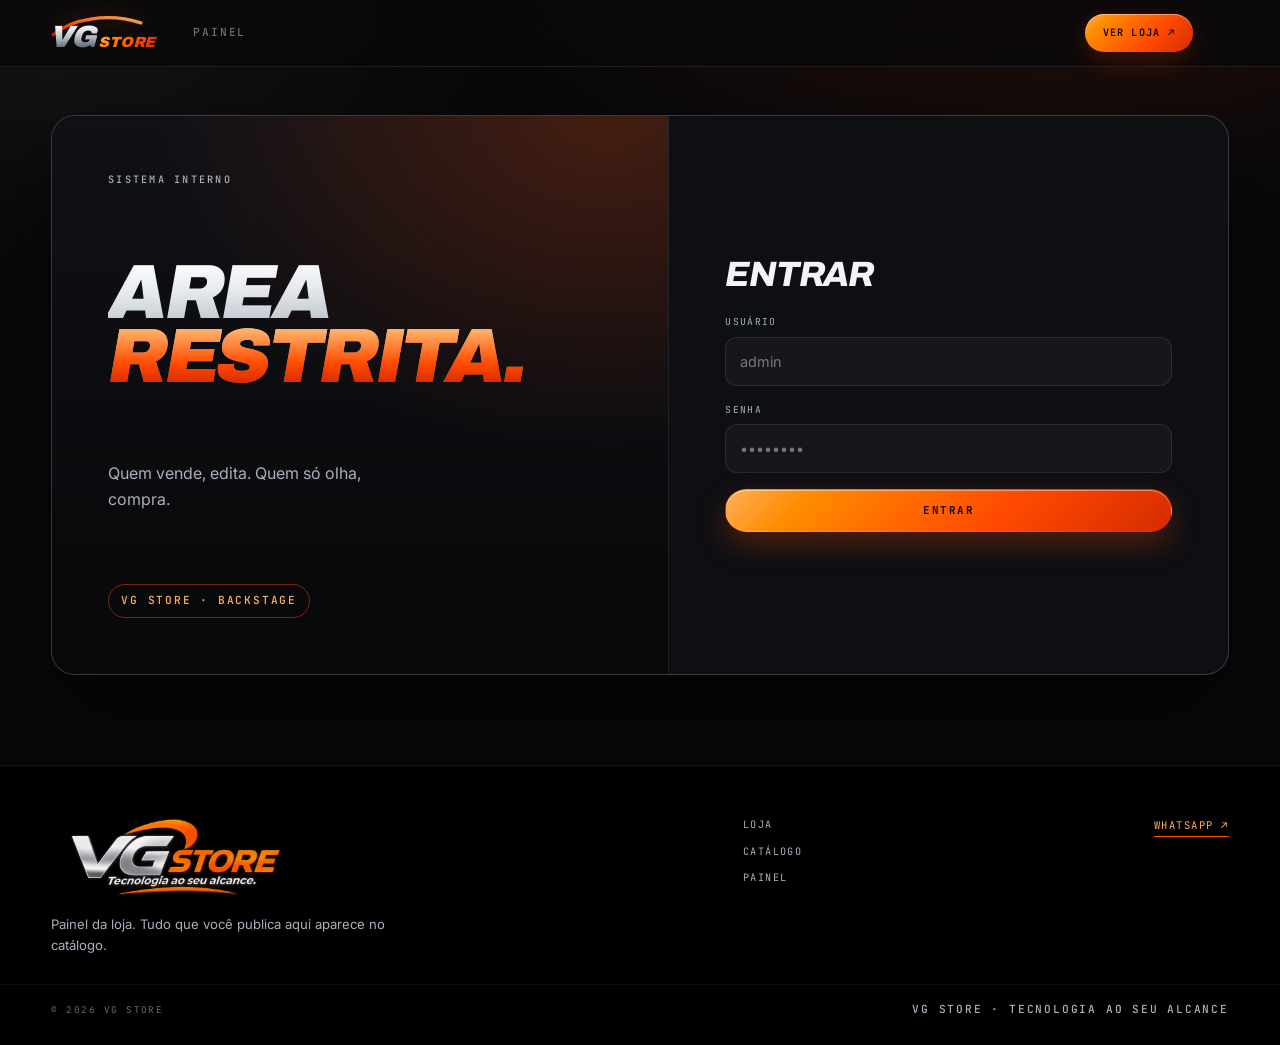
==== commit f5e27928: "feat: redesign da loja para a marca VG Store Novo lockup VG STORE (cromo + laranja), paleta preta co" ====
--- a/admin.html
+++ b/admin.html
@@ -3,12 +3,13 @@
 <head>
   <meta charset="UTF-8">
   <meta name="viewport" content="width=device-width, initial-scale=1">
-  <meta name="theme-color" content="#F4F1EA">
+  <meta name="theme-color" content="#08080A">
   <meta name="robots" content="noindex,nofollow">
-  <title>Painel</title>
+  <title>Painel · VG Store</title>
+  <link rel="icon" href="img/favicon.svg" type="image/svg+xml">
   <link rel="preconnect" href="https://fonts.googleapis.com">
   <link rel="preconnect" href="https://fonts.gstatic.com" crossorigin>
-  <link href="https://fonts.googleapis.com/css2?family=Bricolage+Grotesque:opsz,wght@12..96,800&family=Instrument+Sans:wght@400;500;600;700&display=swap" rel="stylesheet">
+  <link href="https://fonts.googleapis.com/css2?family=Archivo:ital,wght@0,600;0,700;0,800;1,700;1,800;1,900&family=Inter:wght@400;500;600;700&family=JetBrains+Mono:wght@400;500;700&display=swap" rel="stylesheet">
   <link rel="stylesheet" href="style.css">
 </head>
 <body>
@@ -16,7 +17,20 @@
 
   <header class="site-header site-header--admin">
     <div class="header-main">
-      <a class="brand" href="index.html" id="store-name">CONCRETO<span aria-hidden="true">.</span></a>
+      <a class="brand" href="index.html" id="store-name" aria-label="VG Store, página inicial">
+        <svg class="brand-swoosh" viewBox="0 0 124 34" aria-hidden="true" focusable="false">
+          <defs>
+            <linearGradient id="swooshGrad" x1="0" y1="1" x2="1" y2="0">
+              <stop offset="0" stop-color="#C82100"/>
+              <stop offset="0.45" stop-color="#FF5A0A"/>
+              <stop offset="1" stop-color="#FFB05C"/>
+            </linearGradient>
+          </defs>
+          <path d="M3 28C28 6 78 -2 121 12" fill="none" stroke="url(#swooshGrad)" stroke-width="4.5" stroke-linecap="round"/>
+        </svg>
+        <span class="brand-type"><span class="brand-vg">VG</span><span class="brand-store">STORE</span></span>
+      </a>
+      <span class="header-tag mono">painel</span>
       <a class="header-wa" href="index.html">ver loja ↗</a>
     </div>
   </header>
@@ -25,9 +39,9 @@
     <section id="login-view" class="login-shell">
       <div class="login-statement">
         <p class="eyebrow">sistema interno</p>
-        <h1>ÁREA<br>RESTRITA.</h1>
+        <h1>ÁREA<br><span class="mark">RESTRITA.</span></h1>
         <p>Quem vende, edita. Quem só olha, compra.</p>
-        <span class="login-stamp">concreto / backstage</span>
+        <span class="login-stamp mono">vg store · backstage</span>
       </div>
 
       <div class="login-card">
@@ -42,7 +56,7 @@
             <input id="login-password" type="password" autocomplete="current-password" placeholder="••••••••">
           </div>
           <p id="login-error" class="login-error" role="alert" hidden></p>
-          <button id="login-button" class="btn" type="submit">entrar</button>
+          <button id="login-button" class="btn btn-buy" type="submit">entrar</button>
         </form>
       </div>
     </section>
@@ -53,7 +67,7 @@
           <p class="eyebrow">sistema interno</p>
           <h1>PAINEL.</h1>
         </div>
-        <button id="logout" class="btn btn--outline" type="button">sair</button>
+        <button id="logout" class="btn btn--ghost" type="button">sair</button>
       </div>
 
       <div class="admin-layout">
@@ -96,7 +110,7 @@
             </label>
 
             <div class="form-actions">
-              <button id="save-button" class="btn" type="submit">salvar produto</button>
+              <button id="save-button" class="btn btn-buy" type="submit">salvar produto</button>
               <button id="cancel-edit" class="text-button" type="button" hidden>cancelar</button>
             </div>
           </form>
@@ -122,9 +136,20 @@
 
   <footer class="site-footer">
     <div class="footer-inner">
-      <a class="footer-brand" href="index.html" id="footer-name">CONCRETO</a>
-      <p class="footer-note">painel da loja.</p>
+      <div class="footer-brand-block">
+        <img class="footer-logo" src="img/logo.png" alt="VG Store" width="1600" height="533" loading="lazy">
+        <p class="footer-note">Painel da loja. Tudo que você publica aqui aparece no catálogo.</p>
+      </div>
+      <nav class="footer-nav" aria-label="navegação do rodapé">
+        <a href="index.html">loja</a>
+        <a href="index.html#catalogo">catálogo</a>
+        <a href="admin.html">painel</a>
+      </nav>
       <a class="footer-wa" id="footer-wa" href="#" target="_blank" rel="noopener">whatsapp ↗</a>
+    </div>
+    <div class="footer-base">
+      <span>© 2026 VG Store</span>
+      <span class="mono">vg store · tecnologia ao seu alcance</span>
     </div>
   </footer>
 
@@ -182,8 +207,7 @@
     let photoToken = 0;
     let toastTimer = null;
 
-    document.getElementById("store-name").innerHTML = `${esc(STORE_NAME)}<span aria-hidden="true">.</span>`;
-    document.getElementById("footer-name").textContent = STORE_NAME;
+    document.getElementById("store-name").setAttribute("aria-label", `${STORE_NAME}, página inicial`);
     document.getElementById("footer-wa").href = `https://wa.me/${WHATSAPP_NUMBER}`;
     document.title = `painel · ${STORE_NAME}`;
 
@@ -279,7 +303,7 @@
           canvas.height = Math.max(1, Math.round(image.naturalHeight * scale));
 
           const context = canvas.getContext("2d");
-          context.fillStyle = "#F4F1EA";
+          context.fillStyle = "#0D0E11";
           context.fillRect(0, 0, canvas.width, canvas.height);
           context.drawImage(image, 0, 0, canvas.width, canvas.height);
 
@@ -329,7 +353,7 @@
             <div class="admin-row-top">
               <h3>${esc(product.name)}</h3>
               <div class="badges">
-                ${product.featured ? '<span class="badge badge--lime">destaque</span>' : ""}
+                ${product.featured ? '<span class="badge badge--accent">destaque</span>' : ""}
                 <span class="badge ${product.active ? "" : "badge--muted"}">${product.active ? "no ar" : "oculto"}</span>
               </div>
             </div>
--- a/style.css
+++ b/style.css
@@ -1,14 +1,32 @@
+/* ============================================================
+   VG STORE — tecnologia ao seu alcance
+   Paleta: preto profundo, cromo e laranja.
+   ============================================================ */
+
 :root {
-  --bg: #F4F1EA;
-  --ink: #0E0E0E;
-  --lime: #C6FF3D;
-  --muted: rgba(14, 14, 14, 0.64);
-  --wash: rgba(14, 14, 14, 0.07);
-  --line: #0E0E0E;
-  --display: "Bricolage Grotesque", "Arial Black", sans-serif;
-  --body: "Instrument Sans", system-ui, -apple-system, "Segoe UI", sans-serif;
-  --max: 1440px;
-  --gutter: clamp(18px, 4vw, 56px);
+  --bg: #08080A;
+  --bg-black: #000000;
+  --surface: #0E0F13;
+  --surface-2: #14161C;
+  --surface-3: #1B1E25;
+  --ink: #F2F4F7;
+  --muted: #A8B0BD;
+  --faint: rgba(242, 244, 247, 0.44);
+  --line: rgba(255, 255, 255, 0.09);
+  --line-strong: rgba(255, 255, 255, 0.18);
+  --orange: #FF4A00;
+  --orange-hi: #FF8C00;
+  --orange-soft: #FFB05C;
+  --orange-deep: #C82100;
+  --chrome: linear-gradient(178deg, #FFFFFF 0%, #E7EBEF 22%, #B9C0C8 50%, #767D87 78%, #4A5058 100%);
+  --orange-grad: linear-gradient(135deg, #FFB05C 0%, #FF8C00 18%, #FF4A00 62%, #D62B00 100%);
+  --display: "Archivo", "Arial Black", system-ui, sans-serif;
+  --body: "Inter", system-ui, -apple-system, "Segoe UI", sans-serif;
+  --mono: "JetBrains Mono", "SFMono-Regular", Consolas, monospace;
+  --max: 1400px;
+  --gutter: clamp(18px, 4vw, 64px);
+  --radius: 18px;
+  --radius-sm: 12px;
 }
 
 *,
@@ -18,7 +36,7 @@
 }
 
 html {
-  color-scheme: light;
+  color-scheme: dark;
   -webkit-text-size-adjust: 100%;
   scroll-behavior: smooth;
 }
@@ -27,9 +45,14 @@
   margin: 0;
   font-family: var(--body);
   font-size: 16px;
-  line-height: 1.55;
+  line-height: 1.6;
   color: var(--ink);
-  background: var(--bg);
+  background-color: var(--bg);
+  background-image:
+    radial-gradient(1000px 560px at 82% -12%, rgba(255, 74, 0, 0.16), transparent 62%),
+    radial-gradient(760px 420px at 4% 2%, rgba(255, 255, 255, 0.05), transparent 60%);
+  background-repeat: no-repeat;
+  -webkit-font-smoothing: antialiased;
 }
 
 [hidden] {
@@ -58,19 +81,14 @@
 }
 
 ::selection {
-  color: var(--ink);
-  background: var(--lime);
+  color: #120700;
+  background: var(--orange-hi);
 }
 
 :focus-visible {
-  outline: 3px solid var(--ink);
+  outline: 2px solid var(--orange-hi);
   outline-offset: 3px;
-}
-
-.login-statement :focus-visible,
-.product-specs :focus-visible,
-.site-footer :focus-visible {
-  outline-color: var(--lime);
+  border-radius: 4px;
 }
 
 .sr-only {
@@ -85,151 +103,298 @@
   border: 0;
 }
 
+.mono {
+  font-family: var(--mono);
+  font-size: 0.7rem;
+  font-weight: 500;
+  letter-spacing: 0.16em;
+  text-transform: uppercase;
+  color: var(--muted);
+}
+
 .skip-link {
   position: absolute;
   top: -100px;
   left: 16px;
   z-index: 200;
-  padding: 12px 16px;
-  color: var(--lime);
-  background: var(--ink);
-  border: 1.5px solid var(--lime);
-  font-size: 0.8rem;
-  font-weight: 600;
+  padding: 12px 18px;
+  color: #120700;
+  background: var(--orange-grad);
+  border-radius: 999px;
+  font-size: 0.76rem;
+  font-weight: 700;
+  letter-spacing: 0.08em;
   text-transform: uppercase;
 }
 
 .skip-link:focus {
   top: 12px;
 }
+
+/* ---------------- topline ---------------- */
+
+.topline {
+  display: flex;
+  align-items: center;
+  justify-content: space-between;
+  gap: 16px;
+  padding: 8px var(--gutter);
+  color: rgba(242, 244, 247, 0.6);
+  background: var(--bg-black);
+  border-bottom: 1px solid rgba(255, 255, 255, 0.06);
+  font-family: var(--mono);
+  font-size: 0.63rem;
+  letter-spacing: 0.2em;
+  text-transform: uppercase;
+}
+
+.topline a {
+  color: var(--orange-soft);
+}
+
+.topline a:hover {
+  color: #fff;
+}
+
+/* ---------------- header ---------------- */
 
 .site-header {
   position: sticky;
   top: 0;
   z-index: 80;
-  background: var(--bg);
-  border-bottom: 1.5px solid var(--ink);
+  background: rgba(8, 8, 10, 0.82);
+  border-bottom: 1px solid var(--line);
+  backdrop-filter: blur(16px) saturate(140%);
+  -webkit-backdrop-filter: blur(16px) saturate(140%);
 }
 
 .header-main {
   display: grid;
-  grid-template-columns: auto minmax(0, 1fr) auto;
+  grid-template-columns: minmax(0, 1fr) auto;
   align-items: center;
-  gap: 18px;
+  gap: 12px 14px;
   width: 100%;
   max-width: calc(var(--max) + var(--gutter) * 2);
   margin-inline: auto;
   padding: 14px var(--gutter);
 }
 
+.site-header--admin .header-main {
+  grid-template-columns: auto auto minmax(0, 1fr) auto;
+}
+
+.header-tag {
+  color: var(--faint);
+}
+
 .brand {
+  display: inline-flex;
+  align-items: center;
+  position: relative;
+  padding-top: 8px;
+  white-space: nowrap;
+}
+
+.brand-swoosh {
+  position: absolute;
+  top: -2px;
+  left: 0;
+  width: clamp(74px, 9vw, 92px);
+  height: auto;
+  opacity: 0.95;
+  filter: drop-shadow(0 0 10px rgba(255, 74, 0, 0.45));
+}
+
+.brand-type {
+  display: inline-flex;
+  align-items: baseline;
+  gap: 0.16em;
   font-family: var(--display);
-  font-size: clamp(1.7rem, 3vw, 2.3rem);
-  font-weight: 800;
-  line-height: 0.8;
-  letter-spacing: -0.07em;
-  text-transform: uppercase;
-  white-space: nowrap;
-}
-
-.brand span {
-  display: inline-block;
-  width: 0.18em;
-  height: 0.18em;
-  margin-left: 0.06em;
-  background: var(--lime);
-  border: 1.5px solid var(--ink);
+  font-weight: 900;
+  font-style: italic;
+  line-height: 0.85;
+  text-transform: uppercase;
+  transform: skewX(-6deg);
+}
+
+.brand-vg {
+  font-size: clamp(1.5rem, 2.4vw, 1.95rem);
+  letter-spacing: -0.045em;
+  background: var(--chrome);
+  -webkit-background-clip: text;
+  background-clip: text;
+  -webkit-text-fill-color: transparent;
   color: transparent;
-  overflow: hidden;
-  vertical-align: baseline;
+}
+
+.brand-store {
+  font-size: clamp(0.78rem, 1.15vw, 0.98rem);
+  letter-spacing: 0.02em;
+  background: var(--orange-grad);
+  -webkit-background-clip: text;
+  background-clip: text;
+  -webkit-text-fill-color: transparent;
+  color: transparent;
+}
+
+.brand:hover .brand-swoosh {
+  filter: drop-shadow(0 0 16px rgba(255, 74, 0, 0.75));
+}
+
+.header-nav {
+  display: none;
+  align-items: center;
+  gap: 22px;
+  font-family: var(--mono);
+  font-size: 0.66rem;
+  letter-spacing: 0.14em;
+  text-transform: uppercase;
+  color: var(--muted);
+}
+
+.header-nav a {
+  position: relative;
+  padding-bottom: 3px;
+  transition: color 160ms ease;
+}
+
+.header-nav a::after {
+  content: "";
+  position: absolute;
+  left: 0;
+  bottom: 0;
+  width: 0;
+  height: 1px;
+  background: var(--orange);
+  transition: width 180ms ease;
+}
+
+.header-nav a:hover {
+  color: var(--ink);
+}
+
+.header-nav a:hover::after {
+  width: 100%;
 }
 
 .search {
   display: flex;
+  align-items: center;
+  grid-column: 1 / -1;
   width: 100%;
-  max-width: 400px;
-  justify-self: center;
-  border: 1.5px solid var(--ink);
-  background: transparent;
+  max-width: none;
+  padding: 4px 4px 4px 14px;
+  gap: 8px;
+  background: rgba(255, 255, 255, 0.035);
+  border: 1px solid var(--line);
+  border-radius: 999px;
+  transition: border-color 180ms ease, box-shadow 180ms ease, background-color 180ms ease;
+}
+
+.search:focus-within {
+  border-color: rgba(255, 74, 0, 0.6);
+  background: rgba(255, 74, 0, 0.05);
+  box-shadow: 0 0 0 3px rgba(255, 74, 0, 0.14);
+}
+
+.search-icon {
+  width: 15px;
+  height: 15px;
+  flex-shrink: 0;
+  color: var(--muted);
 }
 
 .search input {
   flex: 1;
   min-width: 0;
-  padding: 9px 12px;
+  padding: 7px 0;
   border: 0;
   background: transparent;
-  font-size: 0.86rem;
+  font-size: 0.84rem;
   outline: none;
 }
 
 .search input::placeholder {
-  color: var(--muted);
+  color: var(--faint);
+}
+
+.search input::-webkit-search-cancel-button {
+  filter: invert(1) opacity(0.4);
 }
 
 .search button {
-  width: 42px;
-  align-self: stretch;
+  width: 34px;
+  height: 34px;
+  flex-shrink: 0;
+  display: grid;
+  place-items: center;
   border: 0;
-  border-left: 1.5px solid var(--ink);
-  background: var(--ink);
-  color: var(--bg);
-  font-size: 1rem;
+  border-radius: 999px;
+  background: rgba(255, 255, 255, 0.07);
+  color: var(--ink);
+  font-size: 0.9rem;
   transition: background-color 180ms ease, color 180ms ease;
 }
 
 .search button:hover {
-  color: var(--ink);
-  background: var(--lime);
+  color: #120700;
+  background: var(--orange-grad);
 }
 
 .header-wa {
-  padding: 9px 12px;
-  font-size: 0.7rem;
+  justify-self: end;
+  display: inline-flex;
+  align-items: center;
+  gap: 8px;
+  padding: 11px 18px;
+  border-radius: 999px;
+  background: var(--orange-grad);
+  color: #120700;
+  font-family: var(--mono);
+  font-size: 0.64rem;
   font-weight: 700;
-  letter-spacing: 0.06em;
-  text-transform: uppercase;
-  background: var(--lime);
-  border: 1.5px solid var(--ink);
-  box-shadow: 3px 3px 0 var(--ink);
+  letter-spacing: 0.12em;
+  text-transform: uppercase;
   white-space: nowrap;
-  transition: transform 180ms ease, box-shadow 180ms ease;
+  box-shadow: 0 8px 24px rgba(255, 74, 0, 0.22), inset 0 1px 0 rgba(255, 255, 255, 0.4);
+  transition: transform 180ms ease, box-shadow 180ms ease, filter 180ms ease;
 }
 
 .header-wa:hover {
-  transform: translate(-1px, -1px);
-  box-shadow: 5px 5px 0 var(--ink);
-}
-
-.site-header--admin .header-main {
-  grid-template-columns: 1fr auto;
-}
+  transform: translateY(-1px);
+  filter: brightness(1.06);
+  box-shadow: 0 12px 30px rgba(255, 74, 0, 0.34), inset 0 1px 0 rgba(255, 255, 255, 0.5);
+}
+
+/* ---------------- marquee ---------------- */
 
 .marquee {
   overflow: hidden;
-  color: var(--bg);
-  background: var(--ink);
-  border-bottom: 1.5px solid var(--ink);
+  color: var(--muted);
+  background: rgba(255, 255, 255, 0.02);
+  border-bottom: 1px solid var(--line);
 }
 
 .marquee-track {
   display: flex;
   width: max-content;
-  animation: marquee 34s linear infinite;
+  animation: marquee 42s linear infinite;
 }
 
 .marquee-track span {
-  padding: 8px 14px;
-  font-size: 0.67rem;
-  font-weight: 600;
-  letter-spacing: 0.16em;
+  padding: 9px 16px;
+  font-family: var(--mono);
+  font-size: 0.62rem;
+  letter-spacing: 0.2em;
   text-transform: uppercase;
   white-space: nowrap;
 }
 
 .marquee-track .sep {
   padding-inline: 0;
-  color: var(--lime);
+  color: var(--orange);
+  font-size: 0.5rem;
+  letter-spacing: 0;
 }
 
 @keyframes marquee {
@@ -238,156 +403,216 @@
   }
 }
 
+/* ---------------- hero ---------------- */
+
 .hero {
+  position: relative;
   display: grid;
-  gap: 32px;
+  gap: clamp(34px, 5vw, 56px);
   width: 100%;
   max-width: calc(var(--max) + var(--gutter) * 2);
   margin-inline: auto;
-  padding: clamp(32px, 5vw, 72px) var(--gutter) clamp(40px, 6vw, 88px);
-  border-bottom: 1.5px solid var(--ink);
+  padding: clamp(36px, 6vw, 96px) var(--gutter) clamp(44px, 6vw, 88px);
   scroll-margin-top: 120px;
 }
 
+.hero::before {
+  content: "";
+  position: absolute;
+  inset: 0;
+  z-index: 0;
+  pointer-events: none;
+  background-image:
+    linear-gradient(to right, rgba(255, 255, 255, 0.028) 1px, transparent 1px),
+    linear-gradient(to bottom, rgba(255, 255, 255, 0.028) 1px, transparent 1px);
+  background-size: 72px 72px;
+  mask-image: radial-gradient(70% 60% at 50% 30%, #000 0%, transparent 78%);
+  -webkit-mask-image: radial-gradient(70% 60% at 50% 30%, #000 0%, transparent 78%);
+}
+
+.hero > * {
+  position: relative;
+  z-index: 1;
+}
+
 .hero-copy {
-  animation: rise 420ms ease both;
+  animation: rise 520ms cubic-bezier(0.22, 0.61, 0.36, 1) both;
 }
 
 .eyebrow {
   display: inline-flex;
   align-items: center;
-  gap: 10px;
-  margin: 0 0 18px;
-  font-size: 0.67rem;
-  font-weight: 600;
-  letter-spacing: 0.18em;
-  text-transform: uppercase;
-  color: var(--muted);
-}
-
-.eyebrow::before {
-  content: "";
-  width: 26px;
-  height: 1.5px;
-  background: var(--ink);
+  gap: 9px;
+  margin: 0 0 22px;
+  font-family: var(--mono);
+  font-size: 0.64rem;
+  font-weight: 500;
+  letter-spacing: 0.22em;
+  text-transform: uppercase;
+  color: var(--orange-soft);
+}
+
+.eyebrow .dot {
+  width: 5px;
+  height: 5px;
+  border-radius: 50%;
+  background: var(--orange);
+  box-shadow: 0 0 10px var(--orange);
 }
 
 .hero h1 {
-  max-width: 9.5ch;
-  margin: 0 0 28px;
+  max-width: 100%;
+  margin: 0 0 26px;
   font-family: var(--display);
-  font-size: clamp(3.4rem, 10.5vw, 9rem);
-  font-weight: 800;
-  line-height: 0.82;
-  letter-spacing: -0.075em;
-  text-transform: uppercase;
-}
-
-.mark {
+  font-size: clamp(2.3rem, 6.1vw, 5.8rem);
+  font-weight: 900;
+  font-style: italic;
+  line-height: 0.86;
+  letter-spacing: -0.05em;
+  text-transform: uppercase;
+  background: var(--chrome);
+  -webkit-background-clip: text;
+  background-clip: text;
+  -webkit-text-fill-color: transparent;
+  color: transparent;
+}
+
+.hero h1 .mark {
   display: inline-block;
-  padding: 0 0.08em;
-  background: var(--lime);
-  border: 1.5px solid var(--ink);
-  box-shadow: 4px 4px 0 var(--ink);
-  transform: rotate(-1.5deg);
+  background: linear-gradient(180deg, #FFC178 0%, #FF8C00 26%, #FF4A00 62%, #C82100 100%);
+  -webkit-background-clip: text;
+  background-clip: text;
+  -webkit-text-fill-color: transparent;
+  color: transparent;
+  filter: drop-shadow(0 0 26px rgba(255, 74, 0, 0.35));
 }
 
 .hero-text {
-  max-width: 44ch;
-  margin: 0 0 28px;
-  font-size: clamp(0.95rem, 1.35vw, 1.08rem);
-  color: rgba(14, 14, 14, 0.76);
-}
-
-.hero-link {
+  max-width: 46ch;
+  margin: 0 0 30px;
+  font-size: clamp(0.95rem, 1.3vw, 1.05rem);
+  line-height: 1.65;
+  color: var(--muted);
+}
+
+.hero-actions {
+  display: flex;
+  flex-wrap: wrap;
+  gap: 12px;
+  margin-bottom: 34px;
+}
+
+.hero-trust {
+  display: flex;
+  flex-wrap: wrap;
+  gap: 10px 26px;
+  margin: 0;
+  padding: 18px 0 0;
+  list-style: none;
+  border-top: 1px solid var(--line);
+  font-size: 0.76rem;
+  color: var(--muted);
+}
+
+.hero-trust li {
   display: inline-flex;
-  align-items: center;
-  gap: 10px;
-  padding-bottom: 3px;
-  border-bottom: 1.5px solid var(--ink);
-  font-size: 0.72rem;
-  font-weight: 700;
-  letter-spacing: 0.08em;
-  text-transform: uppercase;
-  transition: gap 180ms ease, color 180ms ease;
-}
-
-.hero-link:hover {
-  gap: 16px;
-  color: var(--ink);
+  align-items: baseline;
+  gap: 8px;
+}
+
+.hero-trust .mono {
+  font-size: 0.6rem;
+  color: var(--orange);
 }
 
 .hero-stage {
   position: relative;
   min-width: 0;
-  animation: rise 420ms 80ms ease both;
+  animation: rise 560ms 90ms cubic-bezier(0.22, 0.61, 0.36, 1) both;
+}
+
+.hero-stage::before {
+  content: "";
+  position: absolute;
+  inset: 8% -6% -8% 4%;
+  z-index: -1;
+  border-radius: 50%;
+  background: radial-gradient(closest-side, rgba(255, 74, 0, 0.35), transparent 78%);
+  filter: blur(46px);
 }
 
 .hero-product {
   position: relative;
-  background: var(--bg);
+  overflow: hidden;
+  background: linear-gradient(180deg, var(--surface-2) 0%, var(--surface) 100%);
+  border: 1px solid var(--line-strong);
+  border-radius: var(--radius);
+  box-shadow: 0 30px 80px rgba(0, 0, 0, 0.55), inset 0 1px 0 rgba(255, 255, 255, 0.07);
 }
 
 .tag {
   position: absolute;
-  top: 12px;
-  left: 12px;
+  top: 14px;
+  left: 14px;
   z-index: 2;
-  padding: 5px 8px;
-  font-size: 0.62rem;
+  padding: 6px 11px;
+  border-radius: 999px;
+  font-family: var(--mono);
+  font-size: 0.58rem;
   font-weight: 700;
-  letter-spacing: 0.1em;
-  text-transform: uppercase;
-  border: 1.5px solid var(--ink);
-}
-
-.tag--lime {
-  background: var(--lime);
+  letter-spacing: 0.14em;
+  text-transform: uppercase;
+}
+
+.tag--orange {
+  color: #120700;
+  background: var(--orange-grad);
+  box-shadow: 0 6px 18px rgba(255, 74, 0, 0.4);
 }
 
 .hero-media {
   display: block;
   aspect-ratio: 4 / 5;
   overflow: hidden;
-  background: var(--wash);
-  border: 1.5px solid var(--ink);
+  background: var(--surface-3);
 }
 
 .hero-media img {
   width: 100%;
   height: 100%;
   object-fit: cover;
-  object-position: center 30%;
-  transition: transform 200ms ease;
+  object-position: center 32%;
+  transition: transform 600ms cubic-bezier(0.22, 0.61, 0.36, 1);
 }
 
 .hero-product:hover .hero-media img {
-  transform: scale(1.02);
+  transform: scale(1.035);
 }
 
 .hero-product-info {
   display: grid;
   gap: 16px;
-  padding: 16px;
-  border: 1.5px solid var(--ink);
-  border-top: 0;
+  padding: 18px;
+  border-top: 1px solid var(--line);
 }
 
 .hero-product-info h2 {
-  margin: 2px 0 0;
+  margin: 6px 0 0;
   font-family: var(--display);
-  font-size: clamp(1.4rem, 2.6vw, 2rem);
+  font-size: clamp(1.3rem, 2.2vw, 1.75rem);
   font-weight: 800;
-  line-height: 0.95;
-  letter-spacing: -0.045em;
+  font-style: italic;
+  line-height: 0.98;
+  letter-spacing: -0.03em;
   text-transform: uppercase;
 }
 
 .micro {
   margin: 0;
-  font-size: 0.62rem;
-  font-weight: 600;
-  letter-spacing: 0.15em;
+  font-family: var(--mono);
+  font-size: 0.6rem;
+  font-weight: 500;
+  letter-spacing: 0.18em;
   text-transform: uppercase;
   color: var(--muted);
 }
@@ -402,181 +627,428 @@
 .hero-price {
   margin: 0;
   font-family: var(--display);
-  font-size: 1.55rem;
+  font-size: clamp(1.5rem, 2.4vw, 2rem);
   font-weight: 800;
-  letter-spacing: -0.04em;
-}
+  font-style: italic;
+  letter-spacing: -0.035em;
+  background: var(--chrome);
+  -webkit-background-clip: text;
+  background-clip: text;
+  -webkit-text-fill-color: transparent;
+  color: transparent;
+}
+
+/* ---------------- buttons ---------------- */
 
 .btn {
   display: inline-flex;
   align-items: center;
   justify-content: center;
-  padding: 14px 20px;
-  font-family: var(--body);
-  font-size: 0.86rem;
+  gap: 10px;
+  padding: 15px 26px;
+  border: 1px solid transparent;
+  border-radius: 999px;
+  font-family: var(--mono);
+  font-size: 0.68rem;
   font-weight: 700;
   line-height: 1;
-  letter-spacing: 0.02em;
-  text-transform: lowercase;
+  letter-spacing: 0.14em;
+  text-transform: uppercase;
+  cursor: pointer;
+  transition: transform 180ms ease, box-shadow 180ms ease, background-color 180ms ease, border-color 180ms ease, color 180ms ease, filter 180ms ease;
+}
+
+.btn-buy {
+  color: #120700;
+  background: var(--orange-grad);
+  box-shadow: 0 12px 30px rgba(255, 74, 0, 0.28), inset 0 1px 0 rgba(255, 255, 255, 0.4);
+}
+
+.btn-buy:hover {
+  transform: translateY(-2px);
+  filter: brightness(1.06);
+  box-shadow: 0 18px 40px rgba(255, 74, 0, 0.4), inset 0 1px 0 rgba(255, 255, 255, 0.5);
+}
+
+.btn-buy:active {
+  transform: translateY(0);
+}
+
+.btn--ghost {
   color: var(--ink);
-  background: var(--lime);
-  border: 1.5px solid var(--ink);
-  border-radius: 0;
-  box-shadow: 4px 4px 0 var(--ink);
-  cursor: pointer;
-  transition: transform 180ms ease, box-shadow 180ms ease, background-color 180ms ease;
-}
-
-.btn:hover {
-  transform: translate(-2px, -2px);
-  box-shadow: 6px 6px 0 var(--ink);
-}
-
-.btn:active {
-  transform: translate(2px, 2px);
-  box-shadow: 2px 2px 0 var(--ink);
+  background: rgba(255, 255, 255, 0.04);
+  border-color: var(--line-strong);
+  backdrop-filter: blur(6px);
+}
+
+.btn--ghost:hover {
+  color: #FFD9C7;
+  background: rgba(255, 74, 0, 0.09);
+  border-color: rgba(255, 74, 0, 0.55);
+}
+
+.btn--outline {
+  color: var(--ink);
+  background: transparent;
+  border-color: var(--line-strong);
+}
+
+.btn--outline:hover {
+  color: var(--orange-soft);
+  border-color: rgba(255, 74, 0, 0.6);
+  background: rgba(255, 74, 0, 0.06);
 }
 
 .btn:disabled {
-  opacity: 0.5;
+  opacity: 0.45;
   cursor: not-allowed;
   transform: none;
-  box-shadow: 4px 4px 0 var(--ink);
-}
-
-.btn--outline {
-  background: transparent;
-}
-
-.btn--outline:hover {
-  background: var(--lime);
+  box-shadow: none;
 }
 
 .hero-fallback {
   display: flex;
   flex-direction: column;
   justify-content: flex-end;
-  gap: 10px;
-  min-height: 340px;
-  padding: 22px;
-  color: var(--bg);
-  background: var(--ink);
-  border: 1.5px solid var(--ink);
-}
-
-.hero-fallback .micro {
-  color: var(--lime);
+  gap: 12px;
+  min-height: 360px;
+  padding: 26px;
+  border: 1px solid var(--line);
+  border-radius: var(--radius);
+  background:
+    radial-gradient(120% 80% at 80% 0%, rgba(255, 74, 0, 0.18), transparent 60%),
+    linear-gradient(180deg, var(--surface-2), var(--surface));
 }
 
 .hero-fallback p:last-child {
-  max-width: 30ch;
+  max-width: 26ch;
   margin: 0;
   font-family: var(--display);
-  font-size: clamp(1.6rem, 3vw, 2.3rem);
+  font-size: clamp(1.5rem, 2.6vw, 2.1rem);
   font-weight: 800;
-  line-height: 0.95;
-  letter-spacing: -0.04em;
-  text-transform: uppercase;
-}
-
-.hero-skeleton {
+  font-style: italic;
+  line-height: 0.98;
+  letter-spacing: -0.03em;
+  text-transform: uppercase;
+  background: var(--chrome);
+  -webkit-background-clip: text;
+  background-clip: text;
+  -webkit-text-fill-color: transparent;
+  color: transparent;
+}
+
+/* ---------------- trust strip ---------------- */
+
+.trust-strip {
   display: grid;
-  gap: 0;
-}
-
-.hero-skeleton-media {
-  aspect-ratio: 4 / 5;
-  background: var(--wash);
-  border: 1.5px solid var(--ink);
-  animation: pulse 1.4s ease-in-out infinite;
-}
-
-.hero-skeleton-line {
-  height: 18px;
-  width: 78%;
-  margin-top: 14px;
-  background: var(--wash);
-  animation: pulse 1.4s ease-in-out infinite;
-}
-
-.hero-skeleton-line--short {
-  width: 42%;
-  margin-top: 8px;
-}
-
-@media (min-width: 900px) {
-  .hero {
-    grid-template-columns: minmax(0, 7fr) minmax(0, 5fr);
-    gap: clamp(30px, 4vw, 64px);
-    align-items: end;
-  }
-}
-
-@media (min-width: 1100px) {
-  .hero-product-info {
-    grid-template-columns: minmax(0, 1fr) auto;
-    align-items: end;
-    padding: 18px;
-  }
-
-  .hero-buy {
-    flex-direction: column;
-    align-items: flex-end;
-    gap: 10px;
-  }
-
-  .hero-buy .btn {
-    width: auto;
-  }
-}
+  grid-template-columns: repeat(2, minmax(0, 1fr));
+  gap: 1px;
+  width: 100%;
+  max-width: calc(var(--max) + var(--gutter) * 2);
+  margin-inline: auto;
+  margin-bottom: clamp(30px, 4vw, 56px);
+  padding-inline: var(--gutter);
+}
+
+.trust-strip div {
+  display: flex;
+  flex-direction: column;
+  gap: 4px;
+  padding: 18px 20px;
+  background: rgba(255, 255, 255, 0.022);
+  border: 1px solid var(--line);
+}
+
+.trust-strip div:first-child {
+  border-radius: var(--radius-sm) 0 0 var(--radius-sm);
+}
+
+.trust-strip div:last-child {
+  border-radius: 0 var(--radius-sm) var(--radius-sm) 0;
+}
+
+.trust-strip strong {
+  font-size: 0.82rem;
+  font-weight: 500;
+  color: var(--ink);
+}
+
+/* ---------------- sections ---------------- */
 
 .section {
   width: 100%;
   max-width: calc(var(--max) + var(--gutter) * 2);
   margin-inline: auto;
-  padding: clamp(40px, 6vw, 80px) var(--gutter);
-  border-bottom: 1.5px solid var(--ink);
+  padding: clamp(40px, 6vw, 84px) var(--gutter);
   scroll-margin-top: 110px;
 }
 
 .section-head {
   display: flex;
   flex-wrap: wrap;
-  align-items: baseline;
+  align-items: flex-end;
   justify-content: space-between;
   gap: 12px 24px;
-  margin-bottom: clamp(22px, 3vw, 36px);
-  padding-bottom: 14px;
-  border-bottom: 1.5px solid var(--ink);
+  margin-bottom: clamp(24px, 3vw, 38px);
+  padding-bottom: 16px;
+  border-bottom: 1px solid var(--line);
 }
 
 .section-head h2,
 .list-head h2 {
+  position: relative;
+  margin: 0;
+  padding-left: 22px;
+  font-family: var(--display);
+  font-size: clamp(1.8rem, 4.2vw, 3.4rem);
+  font-weight: 900;
+  font-style: italic;
+  line-height: 0.86;
+  letter-spacing: -0.045em;
+  text-transform: uppercase;
+  background: var(--chrome);
+  -webkit-background-clip: text;
+  background-clip: text;
+  -webkit-text-fill-color: transparent;
+  color: transparent;
+}
+
+.section-head h2::before,
+.list-head h2::before {
+  content: "";
+  position: absolute;
+  left: 0;
+  top: 0.12em;
+  width: 8px;
+  height: 0.66em;
+  border-radius: 2px;
+  background: var(--orange-grad);
+  box-shadow: 0 0 18px rgba(255, 74, 0, 0.5);
+}
+
+.section-note {
+  font-family: var(--mono);
+  font-size: 0.63rem;
+  letter-spacing: 0.16em;
+  text-transform: uppercase;
+  color: var(--muted);
+}
+
+/* ---------------- grids / cards ---------------- */
+
+.featured-grid,
+.product-grid,
+.related-grid {
+  display: grid;
+  grid-template-columns: minmax(0, 1fr);
+  gap: clamp(30px, 3.6vw, 46px) clamp(20px, 2.6vw, 30px);
+}
+
+.product-card {
+  min-width: 0;
+  animation: fade 300ms ease both;
+}
+
+.card-media {
+  position: relative;
+  display: block;
+  aspect-ratio: 4 / 5;
+  overflow: hidden;
+  border-radius: var(--radius);
+  background: var(--surface-3);
+  border: 1px solid var(--line);
+  transition: border-color 200ms ease, box-shadow 220ms ease, transform 220ms ease;
+}
+
+.card-media::after {
+  content: "";
+  position: absolute;
+  inset: 0;
+  pointer-events: none;
+  background: linear-gradient(180deg, rgba(255, 255, 255, 0.06), transparent 34%, rgba(0, 0, 0, 0.35) 100%);
+  opacity: 0.85;
+}
+
+.card-media img {
+  width: 100%;
+  height: 100%;
+  object-fit: cover;
+  transition: transform 600ms cubic-bezier(0.22, 0.61, 0.36, 1);
+}
+
+.card-view {
+  position: absolute;
+  right: 12px;
+  bottom: 12px;
+  z-index: 2;
+  display: inline-flex;
+  align-items: center;
+  gap: 6px;
+  padding: 8px 13px;
+  border-radius: 999px;
+  background: rgba(8, 8, 10, 0.78);
+  border: 1px solid rgba(255, 255, 255, 0.16);
+  color: var(--ink);
+  font-family: var(--mono);
+  font-size: 0.58rem;
+  font-weight: 500;
+  letter-spacing: 0.12em;
+  text-transform: uppercase;
+  backdrop-filter: blur(8px);
+  transition: opacity 180ms ease, transform 180ms ease, background-color 180ms ease, border-color 180ms ease;
+}
+
+.card-info {
+  display: flex;
+  align-items: flex-start;
+  justify-content: space-between;
+  gap: 14px;
+  margin-top: 12px;
+}
+
+.card-category {
+  display: block;
+  margin-bottom: 5px;
+  font-family: var(--mono);
+  font-size: 0.58rem;
+  letter-spacing: 0.18em;
+  text-transform: uppercase;
+  color: var(--orange-soft);
+}
+
+.card-text {
+  min-width: 0;
+}
+
+.card-text h3 {
   margin: 0;
   font-family: var(--display);
-  font-size: clamp(2rem, 5vw, 4rem);
-  font-weight: 800;
-  line-height: 0.82;
-  letter-spacing: -0.06em;
-  text-transform: uppercase;
-}
-
-.section-note {
-  font-size: 0.65rem;
-  font-weight: 600;
-  letter-spacing: 0.16em;
-  text-transform: uppercase;
-  color: var(--muted);
-}
-
-.featured-grid {
+  font-size: clamp(0.98rem, 1.4vw, 1.16rem);
+  font-weight: 700;
+  font-style: italic;
+  line-height: 1.06;
+  letter-spacing: -0.02em;
+  text-transform: uppercase;
+}
+
+.price {
+  flex-shrink: 0;
+  font-family: var(--display);
+  font-size: 0.92rem;
+  font-weight: 700;
+  font-style: italic;
+  letter-spacing: -0.01em;
+  white-space: nowrap;
+}
+
+@media (hover: hover) {
+  .card-view {
+    opacity: 0;
+    transform: translateY(6px);
+  }
+
+  .product-card:hover .card-view {
+    opacity: 1;
+    transform: translateY(0);
+    background: var(--orange-grad);
+    border-color: transparent;
+    color: #120700;
+  }
+
+  .product-card:hover .card-media {
+    transform: translateY(-3px);
+    border-color: rgba(255, 74, 0, 0.45);
+    box-shadow: 0 24px 50px rgba(0, 0, 0, 0.55), 0 0 0 1px rgba(255, 74, 0, 0.2);
+  }
+
+  .product-card:hover .card-media img {
+    transform: scale(1.05);
+  }
+
+  .product-card:hover h3 a {
+    color: var(--orange-soft);
+  }
+}
+
+/* ---------------- skeletons ---------------- */
+
+.hero-skeleton {
   display: grid;
-  gap: 22px;
-}
-
-.featured-grid .product-card .card-media {
+}
+
+.hero-skeleton-media {
   aspect-ratio: 4 / 5;
-}
+  border-radius: var(--radius) var(--radius) 0 0;
+  border: 1px solid var(--line);
+  border-bottom: 0;
+}
+
+.hero-skeleton-line {
+  height: 16px;
+  width: 72%;
+  margin-top: 16px;
+  border-radius: 4px;
+}
+
+.hero-skeleton-line--short {
+  width: 40%;
+  margin-top: 9px;
+}
+
+.skeleton-card {
+  min-width: 0;
+}
+
+.skeleton-media {
+  aspect-ratio: 4 / 5;
+  border-radius: var(--radius);
+  border: 1px solid var(--line);
+}
+
+.skeleton-line {
+  width: 70%;
+  height: 10px;
+  margin-top: 14px;
+  border-radius: 4px;
+}
+
+.skeleton-line--short {
+  width: 36%;
+  margin-top: 8px;
+}
+
+.skeleton-line--big {
+  width: 86%;
+  height: 42px;
+}
+
+.skeleton-block {
+  height: 60px;
+  margin-top: 24px;
+  border-radius: var(--radius-sm);
+  border: 1px solid var(--line);
+}
+
+.hero-skeleton-media,
+.hero-skeleton-line,
+.skeleton-media,
+.skeleton-line,
+.skeleton-block {
+  background-image: linear-gradient(100deg, rgba(255, 255, 255, 0.035) 30%, rgba(255, 255, 255, 0.08) 50%, rgba(255, 255, 255, 0.035) 70%);
+  background-size: 240% 100%;
+  animation: shimmer 1.5s linear infinite;
+}
+
+@keyframes shimmer {
+  from {
+    background-position: 180% 0;
+  }
+  to {
+    background-position: -60% 0;
+  }
+}
+
+/* ---------------- chips / filters ---------------- */
 
 .filter-bar {
   display: flex;
@@ -584,7 +1056,7 @@
   align-items: center;
   justify-content: space-between;
   gap: 12px 18px;
-  margin-bottom: 24px;
+  margin-bottom: 26px;
 }
 
 .chips {
@@ -601,303 +1073,74 @@
 }
 
 .chip {
-  padding: 9px 12px;
-  font-size: 0.68rem;
-  font-weight: 600;
-  letter-spacing: 0.08em;
+  padding: 9px 15px;
+  border-radius: 999px;
+  background: rgba(255, 255, 255, 0.03);
+  border: 1px solid var(--line);
+  color: var(--muted);
+  font-family: var(--mono);
+  font-size: 0.62rem;
+  letter-spacing: 0.12em;
   text-transform: uppercase;
   white-space: nowrap;
+  transition: color 160ms ease, background-color 160ms ease, border-color 160ms ease;
+}
+
+.chip:hover {
+  color: var(--ink);
+  border-color: var(--line-strong);
+  background: rgba(255, 255, 255, 0.06);
+}
+
+.chip.is-active {
+  color: #120700;
+  background: var(--orange-grad);
+  border-color: transparent;
+  box-shadow: 0 6px 18px rgba(255, 74, 0, 0.25);
+}
+
+.clear-filters {
+  padding: 0 0 2px;
+  border: 0;
+  border-bottom: 1px solid var(--line-strong);
   background: transparent;
-  border: 1.5px solid var(--ink);
-  border-radius: 0;
-  transition: color 180ms ease, background-color 180ms ease;
-}
-
-.chip:hover {
-  background: var(--lime);
-}
-
-.chip.is-active {
-  color: var(--lime);
-  background: var(--ink);
-}
-
-.clear-filters {
-  padding: 0;
-  border: 0;
-  border-bottom: 1.5px solid var(--ink);
-  background: transparent;
-  font-size: 0.67rem;
-  font-weight: 600;
-  letter-spacing: 0.1em;
+  color: var(--muted);
+  font-family: var(--mono);
+  font-size: 0.62rem;
+  letter-spacing: 0.12em;
   text-transform: uppercase;
 }
 
 .clear-filters:hover {
-  color: var(--muted);
-}
-
-.product-grid {
-  display: grid;
-  grid-template-columns: minmax(0, 1fr);
-  gap: clamp(34px, 5vw, 52px);
-}
-
-.product-card {
-  min-width: 0;
-  animation: fade 260ms ease both;
-}
-
-.card-media {
-  position: relative;
-  display: block;
-  aspect-ratio: 4 / 5;
-  overflow: hidden;
-  background: var(--wash);
-  border: 1.5px solid var(--ink);
-}
-
-.card-media img {
-  width: 100%;
-  height: 100%;
-  object-fit: cover;
-  transition: transform 200ms ease;
-}
-
-.card-view {
-  position: absolute;
-  right: 10px;
-  bottom: 10px;
-  padding: 7px 10px;
-  font-size: 0.64rem;
-  font-weight: 700;
-  letter-spacing: 0.1em;
-  text-transform: uppercase;
-  background: var(--lime);
-  border: 1.5px solid var(--ink);
-  box-shadow: 3px 3px 0 var(--ink);
-  transition: opacity 180ms ease, transform 180ms ease;
-}
-
-.card-info {
-  display: flex;
-  align-items: flex-start;
-  justify-content: space-between;
-  gap: 14px;
-  margin-top: 10px;
-  padding-top: 10px;
-  border-top: 1.5px solid var(--ink);
-}
-
-.card-category {
-  display: block;
-  margin-bottom: 3px;
-  font-size: 0.6rem;
-  font-weight: 600;
-  letter-spacing: 0.15em;
-  text-transform: uppercase;
-  color: var(--muted);
-}
-
-.card-text {
-  min-width: 0;
-}
-
-.card-text h3 {
-  margin: 0;
-  font-family: var(--display);
-  font-size: clamp(1rem, 1.5vw, 1.3rem);
-  font-weight: 800;
-  line-height: 1.02;
-  letter-spacing: -0.035em;
-  text-transform: uppercase;
-}
-
-.price {
-  flex-shrink: 0;
-  font-size: 0.82rem;
-  font-weight: 600;
-  white-space: nowrap;
-}
-
-@media (hover: hover) {
-  .card-view {
-    opacity: 0;
-    transform: translateY(8px);
-  }
-
-  .product-card:hover .card-view {
-    opacity: 1;
-    transform: translateY(0);
-  }
-
-  .product-card:hover .card-media img {
-    transform: scale(1.035);
-  }
-}
-
-.skeleton-card {
-  min-width: 0;
-}
-
-.skeleton-media {
-  aspect-ratio: 4 / 5;
-  background: var(--wash);
-  border: 1.5px solid var(--ink);
-  animation: pulse 1.4s ease-in-out infinite;
-}
-
-.skeleton-line {
-  width: 72%;
-  height: 10px;
-  margin-top: 12px;
-  background: var(--wash);
-  animation: pulse 1.4s ease-in-out infinite;
-}
-
-.skeleton-line--short {
-  width: 38%;
-  margin-top: 7px;
-}
-
-.skeleton-line--big {
-  width: 82%;
-  height: 38px;
-}
-
-.skeleton-block {
-  height: 64px;
-  margin-top: 22px;
-  background: var(--wash);
-  border: 1.5px solid var(--ink);
-  animation: pulse 1.4s ease-in-out infinite;
-}
-
-@keyframes pulse {
-  0%,
-  100% {
-    opacity: 0.45;
-  }
-  50% {
-    opacity: 1;
-  }
-}
-
-@keyframes rise {
-  from {
-    opacity: 0;
-    transform: translateY(16px);
-  }
-  to {
-    opacity: 1;
-    transform: translateY(0);
-  }
-}
-
-@keyframes fade {
-  from {
-    opacity: 0;
-  }
-  to {
-    opacity: 1;
-  }
-}
-
-@media (min-width: 720px) {
-  .featured-grid {
-    grid-template-columns: repeat(12, minmax(0, 1fr));
-    gap: clamp(16px, 2.5vw, 28px);
-  }
-
-  .featured-grid .product-card:nth-child(1) {
-    grid-column: span 6;
-  }
-
-  .featured-grid .product-card:nth-child(2) {
-    grid-column: span 3;
-    margin-top: 54px;
-  }
-
-  .featured-grid .product-card:nth-child(3) {
-    grid-column: span 3;
-    margin-top: 108px;
-  }
-
-  .featured-grid .product-card:nth-child(2) .card-media {
-    aspect-ratio: 3 / 4;
-  }
-
-  .featured-grid .product-card:nth-child(3) .card-media {
-    aspect-ratio: 3 / 4;
-  }
-
-  .product-grid {
-    grid-template-columns: repeat(12, minmax(0, 1fr));
-    column-gap: clamp(14px, 2vw, 26px);
-    row-gap: clamp(36px, 5vw, 64px);
-  }
-
-  .product-card,
-  .skeleton-card {
-    grid-column: span 6;
-  }
-
-  .product-card:nth-child(4n + 1),
-  .skeleton-card:nth-child(4n + 1) {
-    grid-column: span 7;
-  }
-
-  .product-card:nth-child(4n + 2),
-  .skeleton-card:nth-child(4n + 2) {
-    grid-column: span 5;
-    margin-top: clamp(32px, 5vw, 64px);
-  }
-
-  .product-card:nth-child(4n + 3),
-  .skeleton-card:nth-child(4n + 3) {
-    grid-column: span 5;
-  }
-
-  .product-card:nth-child(4n + 4),
-  .skeleton-card:nth-child(4n + 4) {
-    grid-column: span 7;
-    margin-top: clamp(20px, 3vw, 40px);
-  }
-
-  .product-grid > .product-card:nth-child(4n + 2) .card-media,
-  .product-grid > .product-card:nth-child(4n + 4) .card-media {
-    aspect-ratio: 4 / 3;
-  }
-
-  .skeleton-card:nth-child(4n + 2) .skeleton-media,
-  .skeleton-card:nth-child(4n + 4) .skeleton-media {
-    aspect-ratio: 4 / 3;
-  }
-
-  .skeleton-card:nth-child(4n + 3) .skeleton-media {
-    aspect-ratio: 1 / 1;
-  }
-}
+  color: var(--orange-soft);
+  border-color: var(--orange);
+}
+
+/* ---------------- states ---------------- */
 
 .state {
   max-width: 760px;
-  margin-top: 24px;
-  padding: clamp(26px, 5vw, 48px);
-  border: 1.5px solid var(--ink);
+  margin-top: 14px;
+  padding: clamp(26px, 4vw, 44px);
+  border: 1px solid var(--line);
+  border-radius: var(--radius);
+  background: linear-gradient(180deg, var(--surface-2), var(--surface));
 }
 
 .state-code {
   display: inline-block;
-  margin: 0 0 16px;
-  padding: 0 8px;
+  margin: 0 0 18px;
   font-family: var(--display);
-  font-size: clamp(2.8rem, 7vw, 5rem);
-  font-weight: 800;
-  line-height: 0.8;
-  letter-spacing: -0.06em;
-  background: var(--lime);
-  border: 1.5px solid var(--ink);
-  box-shadow: 4px 4px 0 var(--ink);
+  font-size: clamp(2.4rem, 6vw, 4rem);
+  font-weight: 900;
+  font-style: italic;
+  line-height: 0.85;
+  letter-spacing: -0.05em;
+  background: var(--orange-grad);
+  -webkit-background-clip: text;
+  background-clip: text;
+  -webkit-text-fill-color: transparent;
+  color: transparent;
 }
 
 .state h1,
@@ -905,10 +1148,11 @@
 .state h3 {
   margin: 0 0 10px;
   font-family: var(--display);
-  font-size: clamp(1.8rem, 4vw, 3rem);
+  font-size: clamp(1.6rem, 3.4vw, 2.4rem);
   font-weight: 800;
-  line-height: 0.9;
-  letter-spacing: -0.05em;
+  font-style: italic;
+  line-height: 0.92;
+  letter-spacing: -0.035em;
   text-transform: uppercase;
 }
 
@@ -918,69 +1162,212 @@
   color: var(--muted);
 }
 
-.state .btn {
-  margin-top: 2px;
-}
-
 .state--small {
-  padding: 24px 0;
+  padding: 22px 0;
   border: 0;
-  border-top: 1.5px solid var(--ink);
-}
+  border-top: 1px solid var(--line);
+  border-radius: 0;
+  background: none;
+}
+
+/* ---------------- steps ---------------- */
+
+.steps-section {
+  padding-top: clamp(20px, 3vw, 40px);
+}
+
+.steps {
+  display: grid;
+  grid-template-columns: minmax(0, 1fr);
+  gap: 1px;
+  margin: 0;
+  padding: 0;
+  list-style: none;
+  border-radius: var(--radius);
+  overflow: hidden;
+  border: 1px solid var(--line);
+}
+
+.steps li {
+  padding: clamp(22px, 3vw, 32px);
+  background: linear-gradient(180deg, rgba(255, 255, 255, 0.04), rgba(255, 255, 255, 0.015));
+}
+
+.step-num {
+  display: block;
+  margin-bottom: 14px;
+  font-family: var(--display);
+  font-size: 1.6rem;
+  font-weight: 900;
+  font-style: italic;
+  line-height: 1;
+  letter-spacing: -0.03em;
+  background: var(--orange-grad);
+  -webkit-background-clip: text;
+  background-clip: text;
+  -webkit-text-fill-color: transparent;
+  color: transparent;
+}
+
+.steps h3 {
+  margin: 0 0 8px;
+  font-family: var(--display);
+  font-size: 1.06rem;
+  font-weight: 800;
+  font-style: italic;
+  letter-spacing: -0.02em;
+  text-transform: uppercase;
+}
+
+.steps p {
+  margin: 0;
+  font-size: 0.9rem;
+  line-height: 1.6;
+  color: var(--muted);
+}
+
+/* ---------------- cta band ---------------- */
+
+.cta-band {
+  display: flex;
+  flex-wrap: wrap;
+  align-items: center;
+  justify-content: space-between;
+  gap: 28px;
+  width: calc(100% - var(--gutter) * 2);
+  max-width: var(--max);
+  margin: clamp(20px, 4vw, 40px) auto clamp(50px, 7vw, 96px);
+  padding: clamp(28px, 4vw, 48px);
+  border: 1px solid rgba(255, 74, 0, 0.26);
+  border-radius: 24px;
+  background:
+    radial-gradient(120% 140% at 88% 10%, rgba(255, 74, 0, 0.22), transparent 58%),
+    linear-gradient(180deg, #101116, #0A0A0D);
+  box-shadow: inset 0 1px 0 rgba(255, 255, 255, 0.06);
+}
+
+.cta-band-text {
+  max-width: 52ch;
+}
+
+.cta-band .eyebrow {
+  margin-bottom: 16px;
+}
+
+.cta-band h2 {
+  margin: 0 0 12px;
+  font-family: var(--display);
+  font-size: clamp(1.9rem, 4.4vw, 3.2rem);
+  font-weight: 900;
+  font-style: italic;
+  line-height: 0.86;
+  letter-spacing: -0.045em;
+  text-transform: uppercase;
+  background: var(--chrome);
+  -webkit-background-clip: text;
+  background-clip: text;
+  -webkit-text-fill-color: transparent;
+  color: transparent;
+}
+
+.cta-band p {
+  margin: 0;
+  font-size: 0.92rem;
+  color: var(--muted);
+}
+
+/* ---------------- footer ---------------- */
 
 .site-footer {
-  color: var(--bg);
-  background: var(--ink);
+  color: var(--ink);
+  background: var(--bg-black);
+  border-top: 1px solid var(--line);
 }
 
 .footer-inner {
   display: flex;
   flex-wrap: wrap;
-  align-items: baseline;
+  align-items: flex-start;
   justify-content: space-between;
-  gap: 14px 28px;
+  gap: 28px 40px;
   width: 100%;
   max-width: calc(var(--max) + var(--gutter) * 2);
   margin-inline: auto;
-  padding: 24px var(--gutter);
-}
-
-.footer-brand {
-  font-family: var(--display);
-  font-size: 1.6rem;
-  font-weight: 800;
-  letter-spacing: -0.06em;
-  text-transform: uppercase;
+  padding: clamp(32px, 4vw, 56px) var(--gutter) 28px;
+}
+
+.footer-brand-block {
+  max-width: 340px;
+}
+
+.footer-logo {
+  width: clamp(190px, 22vw, 250px);
+  height: auto;
+  margin-bottom: 14px;
 }
 
 .footer-note {
   margin: 0;
+  font-size: 0.82rem;
+  line-height: 1.6;
+  color: var(--muted);
+}
+
+.footer-nav {
+  display: flex;
+  flex-direction: column;
+  gap: 10px;
+  font-family: var(--mono);
+  font-size: 0.64rem;
+  letter-spacing: 0.14em;
+  text-transform: uppercase;
+  color: var(--muted);
+}
+
+.footer-nav a:hover {
+  color: var(--orange-soft);
+}
+
+.footer-wa {
+  padding-bottom: 2px;
+  border-bottom: 1px solid var(--orange);
+  font-family: var(--mono);
   font-size: 0.66rem;
-  letter-spacing: 0.12em;
-  text-transform: uppercase;
-  color: rgba(244, 241, 234, 0.62);
-}
-
-.footer-wa {
-  font-size: 0.7rem;
-  font-weight: 600;
-  letter-spacing: 0.1em;
-  text-transform: uppercase;
-  color: var(--lime);
-  border-bottom: 1.5px solid var(--lime);
-  padding-bottom: 2px;
+  letter-spacing: 0.14em;
+  text-transform: uppercase;
+  color: var(--orange-soft);
 }
 
 .footer-wa:hover {
-  color: var(--bg);
-  border-color: var(--bg);
-}
+  color: #fff;
+  border-color: #fff;
+}
+
+.footer-base {
+  display: flex;
+  flex-wrap: wrap;
+  align-items: center;
+  justify-content: space-between;
+  gap: 10px;
+  width: 100%;
+  max-width: calc(var(--max) + var(--gutter) * 2);
+  margin-inline: auto;
+  padding: 16px var(--gutter) 26px;
+  border-top: 1px solid rgba(255, 255, 255, 0.06);
+  font-family: var(--mono);
+  font-size: 0.58rem;
+  letter-spacing: 0.16em;
+  text-transform: uppercase;
+  color: var(--faint);
+}
+
+/* ---------------- product page ---------------- */
 
 .product-main {
   width: 100%;
   max-width: calc(var(--max) + var(--gutter) * 2);
   margin-inline: auto;
-  padding: 20px var(--gutter) clamp(44px, 6vw, 88px);
+  padding: 24px var(--gutter) clamp(44px, 6vw, 88px);
 }
 
 .breadcrumb {
@@ -988,50 +1375,59 @@
   flex-wrap: wrap;
   align-items: center;
   gap: 8px;
-  margin-bottom: 20px;
-  font-size: 0.64rem;
-  font-weight: 600;
-  letter-spacing: 0.12em;
+  margin-bottom: 26px;
+  font-family: var(--mono);
+  font-size: 0.6rem;
+  letter-spacing: 0.16em;
   text-transform: uppercase;
   color: var(--muted);
 }
 
 .breadcrumb a {
-  border-bottom: 1.5px solid transparent;
+  border-bottom: 1px solid transparent;
 }
 
 .breadcrumb a:hover {
-  color: var(--ink);
-  border-color: var(--ink);
-}
-
-.product-loading {
-  display: grid;
-  gap: 28px;
-}
-
-.product-loading-media {
-  aspect-ratio: 4 / 3;
-  background: var(--wash);
-  border: 1.5px solid var(--ink);
-  animation: pulse 1.4s ease-in-out infinite;
-}
-
-.product-loading-info {
-  padding-top: 12px;
-}
-
+  color: var(--orange-soft);
+  border-color: var(--orange);
+}
+
+.product-loading,
 .product-detail {
   display: grid;
   gap: 28px;
   align-items: start;
 }
 
+.product-loading-media {
+  aspect-ratio: 4 / 5;
+  border-radius: var(--radius);
+  border: 1px solid var(--line);
+  background-image: linear-gradient(100deg, rgba(255, 255, 255, 0.035) 30%, rgba(255, 255, 255, 0.08) 50%, rgba(255, 255, 255, 0.035) 70%);
+  background-size: 240% 100%;
+  animation: shimmer 1.5s linear infinite;
+}
+
+.product-loading-info {
+  padding-top: 8px;
+}
+
 .product-gallery {
-  aspect-ratio: 4 / 3;
+  position: relative;
+  aspect-ratio: 4 / 5;
   overflow: hidden;
-  background: var(--wash);
-  border: 1.5px solid var(--ink);
+  border-radius: var(--radius);
+  border: 1px solid var(--line-strong);
+  background: var(--surface-3);
+  box-shadow: 0 30px 70px rgba(0, 0, 0, 0.5);
+}
+
+.product-gallery::after {
+  content: "";
+  position: absolute;
+  inset: 0;
+  pointer-events: none;
+  background: linear-gradient(180deg, rgba(255, 255, 255, 0.05), transparent 30%, rgba(0, 0, 0, 0.28) 100%);
 }
 
 .product-gallery img {
@@ -1040,40 +1436,64 @@
   object-fit: cover;
 }
 
+.gallery-badge {
+  position: absolute;
+  top: 16px;
+  left: 16px;
+  z-index: 2;
+  padding: 7px 12px;
+  border-radius: 999px;
+  background: rgba(8, 8, 10, 0.72);
+  border: 1px solid rgba(255, 255, 255, 0.18);
+  font-family: var(--mono);
+  font-size: 0.56rem;
+  letter-spacing: 0.18em;
+  text-transform: uppercase;
+  color: var(--orange-soft);
+  backdrop-filter: blur(8px);
+}
+
 .product-panel {
-  padding-top: 18px;
-  border-top: 1.5px solid var(--ink);
+  padding-top: 4px;
 }
 
 .product-panel h1 {
-  margin: 8px 0 14px;
+  margin: 10px 0 18px;
   font-family: var(--display);
-  font-size: clamp(2.5rem, 6vw, 5.2rem);
-  font-weight: 800;
-  line-height: 0.84;
-  letter-spacing: -0.065em;
-  text-transform: uppercase;
+  font-size: clamp(2.1rem, 5vw, 4.2rem);
+  font-weight: 900;
+  font-style: italic;
+  line-height: 0.94;
+  letter-spacing: -0.045em;
+  text-transform: uppercase;
+  background: var(--chrome);
+  -webkit-background-clip: text;
+  background-clip: text;
+  -webkit-text-fill-color: transparent;
+  color: transparent;
 }
 
 .product-price {
   display: inline-block;
-  margin: 0 0 22px;
-  padding: 4px 10px;
+  margin: 0 0 20px;
+  padding: 8px 16px;
+  border-radius: 999px;
+  border: 1px solid rgba(255, 74, 0, 0.4);
+  background: rgba(255, 74, 0, 0.1);
   font-family: var(--display);
-  font-size: clamp(1.5rem, 2.5vw, 2.1rem);
+  font-size: clamp(1.3rem, 2.2vw, 1.7rem);
   font-weight: 800;
-  letter-spacing: -0.04em;
-  background: var(--lime);
-  border: 1.5px solid var(--ink);
-  box-shadow: 3px 3px 0 var(--ink);
+  font-style: italic;
+  letter-spacing: -0.03em;
+  color: #FFD9C7;
 }
 
 .product-description {
   max-width: 46ch;
-  margin: 0 0 24px;
+  margin: 0 0 26px;
   white-space: pre-line;
-  line-height: 1.62;
-  color: rgba(14, 14, 14, 0.78);
+  line-height: 1.7;
+  color: var(--muted);
 }
 
 .product-panel .btn-buy {
@@ -1081,58 +1501,57 @@
 }
 
 .product-note {
-  margin: 12px 0 20px;
-  font-size: 0.66rem;
-  font-weight: 600;
-  letter-spacing: 0.1em;
-  text-transform: uppercase;
-  color: var(--muted);
+  margin: 12px 0 22px;
+  font-family: var(--mono);
+  font-size: 0.6rem;
+  letter-spacing: 0.12em;
+  text-transform: uppercase;
+  color: var(--faint);
 }
 
 .product-specs {
   display: grid;
   grid-template-columns: repeat(3, minmax(0, 1fr));
-  gap: 10px;
-  margin-bottom: 22px;
-  padding: 16px;
-  color: var(--bg);
-  background: var(--ink);
-  border: 1.5px solid var(--ink);
+  gap: 12px;
+  margin-bottom: 24px;
+  padding: 18px;
+  border: 1px solid var(--line);
+  border-radius: var(--radius-sm);
+  background: rgba(255, 255, 255, 0.025);
 }
 
 .product-specs div {
   display: flex;
   flex-direction: column;
-  gap: 3px;
-}
-
-.product-specs span {
-  font-size: 0.58rem;
-  letter-spacing: 0.14em;
-  text-transform: uppercase;
-  color: rgba(244, 241, 234, 0.58);
+  gap: 5px;
+  min-width: 0;
+}
+
+.product-specs .mono {
+  font-size: 0.56rem;
+  color: var(--faint);
 }
 
 .product-specs strong {
-  font-size: 0.74rem;
-  font-weight: 600;
-  letter-spacing: 0.04em;
-  text-transform: uppercase;
-  color: var(--lime);
+  font-size: 0.78rem;
+  font-weight: 500;
+  color: var(--ink);
 }
 
 .back-link {
   display: inline-block;
-  font-size: 0.7rem;
-  font-weight: 600;
-  letter-spacing: 0.08em;
-  text-transform: uppercase;
-  border-bottom: 1.5px solid var(--ink);
+  font-family: var(--mono);
+  font-size: 0.62rem;
+  letter-spacing: 0.12em;
+  text-transform: uppercase;
+  color: var(--muted);
+  border-bottom: 1px solid var(--line-strong);
+  padding-bottom: 3px;
 }
 
 .back-link:hover {
-  color: var(--muted);
-  border-color: var(--muted);
+  color: var(--orange-soft);
+  border-color: var(--orange);
 }
 
 .related-section {
@@ -1141,49 +1560,12 @@
   padding-bottom: 0;
 }
 
-.related-grid {
-  display: grid;
-  gap: 24px;
-}
-
-.related-grid .card-media {
-  aspect-ratio: 3 / 4;
-}
-
 .state--404 {
   max-width: 820px;
-  margin-top: clamp(30px, 6vw, 60px);
-}
-
-@media (min-width: 720px) {
-  .related-grid {
-    grid-template-columns: repeat(3, minmax(0, 1fr));
-  }
-}
-
-@media (min-width: 900px) {
-  .product-detail,
-  .product-loading {
-    grid-template-columns: minmax(0, 7fr) minmax(0, 4fr);
-    gap: clamp(32px, 5vw, 72px);
-  }
-
-  .product-panel {
-    position: sticky;
-    top: 106px;
-  }
-
-  .product-panel .btn-buy {
-    width: 100%;
-  }
-}
-
-@media (min-width: 1100px) {
-  .product-panel .btn-buy {
-    width: auto;
-    min-width: 300px;
-  }
-}
+  margin-top: clamp(28px, 5vw, 56px);
+}
+
+/* ---------------- admin ---------------- */
 
 .admin-main {
   width: 100%;
@@ -1194,7 +1576,11 @@
 
 .login-shell {
   display: grid;
-  border: 1.5px solid var(--ink);
+  overflow: hidden;
+  border: 1px solid var(--line-strong);
+  border-radius: 24px;
+  background: var(--surface);
+  box-shadow: 0 40px 90px rgba(0, 0, 0, 0.55);
 }
 
 .login-statement {
@@ -1203,44 +1589,53 @@
   justify-content: space-between;
   gap: 40px;
   padding: clamp(28px, 5vw, 56px);
-  color: var(--bg);
-  background: var(--ink);
+  background:
+    radial-gradient(120% 100% at 90% 0%, rgba(255, 74, 0, 0.22), transparent 60%),
+    linear-gradient(180deg, #101116, #08080A);
+  border-bottom: 1px solid var(--line);
 }
 
 .login-statement .eyebrow {
-  color: var(--lime);
-}
-
-.login-statement .eyebrow::before {
-  background: var(--lime);
+  margin-bottom: 0;
 }
 
 .login-statement h1 {
-  max-width: 8ch;
   margin: 0;
   font-family: var(--display);
-  font-size: clamp(3rem, 8vw, 6.6rem);
-  font-weight: 800;
-  line-height: 0.8;
-  letter-spacing: -0.07em;
-  text-transform: uppercase;
+  font-size: clamp(2.4rem, 7vw, 4.8rem);
+  font-weight: 900;
+  font-style: italic;
+  line-height: 0.84;
+  letter-spacing: -0.045em;
+  text-transform: uppercase;
+  background: var(--chrome);
+  -webkit-background-clip: text;
+  background-clip: text;
+  -webkit-text-fill-color: transparent;
+  color: transparent;
+}
+
+.login-statement h1 .mark {
+  display: inline-block;
+  background: linear-gradient(180deg, #FFC178, #FF4A00 60%, #C82100);
+  -webkit-background-clip: text;
+  background-clip: text;
+  -webkit-text-fill-color: transparent;
+  color: transparent;
 }
 
 .login-statement p {
   max-width: 30ch;
   margin: 0;
-  color: rgba(244, 241, 234, 0.7);
+  color: var(--muted);
 }
 
 .login-stamp {
   align-self: flex-start;
-  padding: 6px 9px;
-  font-size: 0.6rem;
-  font-weight: 600;
-  letter-spacing: 0.14em;
-  text-transform: uppercase;
-  color: var(--lime);
-  border: 1.5px solid var(--lime);
+  padding: 7px 12px;
+  border: 1px solid rgba(255, 74, 0, 0.45);
+  border-radius: 999px;
+  color: var(--orange-soft);
 }
 
 .login-card {
@@ -1253,10 +1648,11 @@
 .login-card h2 {
   margin: 0 0 24px;
   font-family: var(--display);
-  font-size: clamp(2rem, 4vw, 3rem);
+  font-size: clamp(1.6rem, 3.2vw, 2.2rem);
   font-weight: 800;
-  line-height: 0.85;
-  letter-spacing: -0.05em;
+  font-style: italic;
+  line-height: 0.9;
+  letter-spacing: -0.035em;
   text-transform: uppercase;
 }
 
@@ -1267,32 +1663,35 @@
 
 .field {
   display: grid;
-  gap: 6px;
+  gap: 7px;
 }
 
 .field label {
-  font-size: 0.63rem;
-  font-weight: 600;
+  font-family: var(--mono);
+  font-size: 0.6rem;
   letter-spacing: 0.14em;
   text-transform: uppercase;
+  color: var(--muted);
 }
 
 .field input,
 .field textarea {
   width: 100%;
-  padding: 11px 12px;
+  padding: 12px 14px;
   font-size: 0.9rem;
-  background: transparent;
-  border: 1.5px solid var(--ink);
-  border-radius: 0;
+  color: var(--ink);
+  background: rgba(255, 255, 255, 0.035);
+  border: 1px solid var(--line);
+  border-radius: var(--radius-sm);
   outline: none;
-  transition: box-shadow 180ms ease, background-color 180ms ease;
+  transition: border-color 180ms ease, box-shadow 180ms ease, background-color 180ms ease;
 }
 
 .field input:focus,
 .field textarea:focus {
-  outline: 3px solid var(--ink);
-  outline-offset: 2px;
+  border-color: rgba(255, 74, 0, 0.6);
+  background: rgba(255, 74, 0, 0.05);
+  box-shadow: 0 0 0 3px rgba(255, 74, 0, 0.16);
 }
 
 .field textarea {
@@ -1302,33 +1701,35 @@
 
 .field input::placeholder,
 .field textarea::placeholder {
-  color: rgba(14, 14, 14, 0.42);
+  color: var(--faint);
 }
 
 .field input[type="file"] {
-  padding: 9px;
-  font-size: 0.78rem;
+  padding: 10px;
+  font-size: 0.76rem;
   border-style: dashed;
   cursor: pointer;
 }
 
 .field input[type="file"]::file-selector-button {
   margin-right: 10px;
-  padding: 8px 10px;
+  padding: 8px 12px;
   font: inherit;
-  font-size: 0.72rem;
-  font-weight: 600;
-  color: var(--ink);
-  background: var(--lime);
-  border: 1.5px solid var(--ink);
-  border-radius: 0;
+  font-size: 0.68rem;
+  font-weight: 700;
+  letter-spacing: 0.1em;
+  text-transform: uppercase;
+  color: #120700;
+  background: var(--orange-grad);
+  border: 0;
+  border-radius: 999px;
   cursor: pointer;
 }
 
 .field-hint {
   margin: 0;
-  font-size: 0.7rem;
-  color: var(--muted);
+  font-size: 0.72rem;
+  color: var(--faint);
 }
 
 .field-row {
@@ -1337,30 +1738,33 @@
 }
 
 .photo-preview {
-  margin-top: 4px;
+  margin-top: 6px;
 }
 
 .photo-preview img {
   width: 150px;
   aspect-ratio: 4 / 5;
   object-fit: cover;
-  border: 1.5px solid var(--ink);
+  border-radius: var(--radius-sm);
+  border: 1px solid var(--line);
 }
 
 .preview-loading {
   width: 150px;
   margin: 0;
-  padding: 20px 10px;
-  font-size: 0.7rem;
-  color: var(--muted);
-  border: 1.5px dashed var(--ink);
+  padding: 22px 10px;
+  font-size: 0.72rem;
+  color: var(--muted);
+  border: 1px dashed var(--line-strong);
+  border-radius: var(--radius-sm);
 }
 
 .check {
   display: flex;
   align-items: center;
   gap: 10px;
-  font-size: 0.78rem;
+  font-size: 0.8rem;
+  color: var(--muted);
   cursor: pointer;
   user-select: none;
 }
@@ -1378,28 +1782,31 @@
   flex-shrink: 0;
   width: 20px;
   height: 20px;
-  background: transparent;
-  border: 1.5px solid var(--ink);
+  border-radius: 6px;
+  background: rgba(255, 255, 255, 0.04);
+  border: 1px solid var(--line-strong);
+  transition: background-color 160ms ease, border-color 160ms ease;
 }
 
 .check input:checked + .check-box {
-  background: var(--lime);
+  background: var(--orange-grad);
+  border-color: transparent;
 }
 
 .check input:checked + .check-box::after {
   content: "";
   position: absolute;
   left: 6px;
-  top: 1px;
+  top: 2px;
   width: 5px;
   height: 10px;
-  border-right: 2px solid var(--ink);
-  border-bottom: 2px solid var(--ink);
+  border-right: 2px solid #120700;
+  border-bottom: 2px solid #120700;
   transform: rotate(42deg);
 }
 
 .check input:focus-visible + .check-box {
-  outline: 3px solid var(--ink);
+  outline: 2px solid var(--orange-hi);
   outline-offset: 3px;
 }
 
@@ -1408,7 +1815,7 @@
   flex-wrap: wrap;
   align-items: center;
   gap: 16px;
-  margin-top: 4px;
+  margin-top: 6px;
 }
 
 .form-actions .btn {
@@ -1416,27 +1823,30 @@
 }
 
 .text-button {
-  padding: 0;
-  font-size: 0.7rem;
-  font-weight: 600;
-  letter-spacing: 0.1em;
-  text-transform: uppercase;
+  padding: 0 0 2px;
+  font-family: var(--mono);
+  font-size: 0.62rem;
+  letter-spacing: 0.12em;
+  text-transform: uppercase;
+  color: var(--muted);
   background: transparent;
   border: 0;
-  border-bottom: 1.5px solid var(--ink);
+  border-bottom: 1px solid var(--line-strong);
 }
 
 .text-button:hover {
-  color: var(--muted);
+  color: var(--orange-soft);
+  border-color: var(--orange);
 }
 
 .login-error {
   margin: 0;
-  padding: 10px 12px;
-  font-size: 0.8rem;
-  font-weight: 500;
-  background: var(--lime);
-  border: 1.5px solid var(--ink);
+  padding: 12px 14px;
+  border-radius: var(--radius-sm);
+  border: 1px solid rgba(255, 74, 0, 0.45);
+  background: rgba(255, 74, 0, 0.1);
+  color: #FFD9C7;
+  font-size: 0.82rem;
 }
 
 .admin-top {
@@ -1445,23 +1855,29 @@
   align-items: flex-end;
   justify-content: space-between;
   gap: 20px;
-  margin-bottom: 28px;
-  padding-bottom: 16px;
-  border-bottom: 1.5px solid var(--ink);
+  margin-bottom: 30px;
+  padding-bottom: 18px;
+  border-bottom: 1px solid var(--line);
 }
 
 .admin-top h1 {
   margin: 0;
   font-family: var(--display);
-  font-size: clamp(2.4rem, 6vw, 5rem);
-  font-weight: 800;
-  line-height: 0.8;
-  letter-spacing: -0.065em;
-  text-transform: uppercase;
+  font-size: clamp(2.2rem, 5.4vw, 4.2rem);
+  font-weight: 900;
+  font-style: italic;
+  line-height: 0.84;
+  letter-spacing: -0.045em;
+  text-transform: uppercase;
+  background: var(--chrome);
+  -webkit-background-clip: text;
+  background-clip: text;
+  -webkit-text-fill-color: transparent;
+  color: transparent;
 }
 
 .admin-top .btn {
-  padding: 10px 16px;
+  padding: 11px 18px;
 }
 
 .admin-layout {
@@ -1470,34 +1886,37 @@
 }
 
 .admin-form {
-  padding: 20px;
-  border: 1.5px solid var(--ink);
+  padding: clamp(18px, 2.4vw, 26px);
+  border: 1px solid var(--line);
+  border-radius: var(--radius);
+  background: linear-gradient(180deg, var(--surface-2), var(--surface));
 }
 
 .admin-form h2 {
   margin: 0 0 20px;
   font-family: var(--display);
-  font-size: clamp(1.6rem, 2.5vw, 2.1rem);
+  font-size: clamp(1.3rem, 2.2vw, 1.7rem);
   font-weight: 800;
-  line-height: 0.9;
-  letter-spacing: -0.04em;
+  font-style: italic;
+  line-height: 0.95;
+  letter-spacing: -0.03em;
   text-transform: uppercase;
 }
 
 .list-head {
   display: flex;
-  align-items: baseline;
+  align-items: flex-end;
   justify-content: space-between;
   gap: 16px;
-  margin-bottom: 12px;
+  margin-bottom: 14px;
 }
 
 .list-head h2 {
-  font-size: clamp(1.7rem, 2.8vw, 2.2rem);
+  font-size: clamp(1.4rem, 2.4vw, 1.9rem);
 }
 
 .admin-list {
-  border-top: 1.5px solid var(--ink);
+  border-top: 1px solid var(--line);
 }
 
 .admin-loading {
@@ -1509,19 +1928,20 @@
 
 .admin-row {
   display: grid;
-  grid-template-columns: 72px minmax(0, 1fr);
+  grid-template-columns: 66px minmax(0, 1fr);
   gap: 14px;
   align-items: center;
   padding: 14px 0;
-  border-bottom: 1.5px solid var(--ink);
+  border-bottom: 1px solid var(--line);
 }
 
 .admin-row img {
-  width: 72px;
+  width: 66px;
   aspect-ratio: 4 / 5;
   object-fit: cover;
-  background: var(--wash);
-  border: 1.5px solid var(--ink);
+  border-radius: 10px;
+  border: 1px solid var(--line);
+  background: var(--surface-3);
 }
 
 .admin-row-info {
@@ -1539,10 +1959,11 @@
 .admin-row h3 {
   margin: 0;
   font-family: var(--display);
-  font-size: 1.05rem;
-  font-weight: 800;
+  font-size: 1rem;
+  font-weight: 700;
+  font-style: italic;
   line-height: 1;
-  letter-spacing: -0.025em;
+  letter-spacing: -0.015em;
   text-transform: uppercase;
 }
 
@@ -1553,26 +1974,31 @@
 }
 
 .badge {
-  padding: 2px 5px;
-  font-size: 0.53rem;
+  padding: 3px 8px;
+  border-radius: 999px;
+  border: 1px solid var(--line-strong);
+  font-family: var(--mono);
+  font-size: 0.5rem;
   font-weight: 700;
   letter-spacing: 0.1em;
   text-transform: uppercase;
-  border: 1.5px solid var(--ink);
-}
-
-.badge--lime {
-  background: var(--lime);
+  color: var(--muted);
+}
+
+.badge--accent {
+  color: #120700;
+  background: var(--orange-grad);
+  border-color: transparent;
 }
 
 .badge--muted {
-  color: var(--muted);
-  border-color: var(--muted);
+  color: var(--faint);
+  border-color: var(--line);
 }
 
 .admin-row-meta {
-  margin: 4px 0 0;
-  font-size: 0.72rem;
+  margin: 5px 0 0;
+  font-size: 0.74rem;
   color: var(--muted);
 }
 
@@ -1584,18 +2010,20 @@
 }
 
 .admin-row-actions button {
-  padding: 0;
-  font-size: 0.67rem;
-  font-weight: 600;
-  letter-spacing: 0.08em;
-  text-transform: uppercase;
+  padding: 0 0 2px;
+  font-family: var(--mono);
+  font-size: 0.6rem;
+  letter-spacing: 0.1em;
+  text-transform: uppercase;
+  color: var(--muted);
   background: transparent;
   border: 0;
-  border-bottom: 1.5px solid transparent;
+  border-bottom: 1px solid transparent;
 }
 
 .admin-row-actions button:hover {
-  border-color: var(--ink);
+  color: var(--orange-soft);
+  border-color: var(--orange);
 }
 
 .admin-row-actions button:disabled {
@@ -1604,7 +2032,8 @@
 }
 
 .admin-row-actions .danger:hover {
-  color: var(--muted);
+  color: #FF7A5C;
+  border-color: #FF7A5C;
 }
 
 .toast {
@@ -1613,11 +2042,13 @@
   bottom: 16px;
   z-index: 120;
   max-width: min(360px, calc(100vw - 32px));
-  padding: 12px 14px;
-  font-size: 0.78rem;
-  color: var(--lime);
-  background: var(--ink);
-  border: 1.5px solid var(--lime);
+  padding: 13px 16px;
+  border-radius: var(--radius-sm);
+  font-size: 0.8rem;
+  color: var(--ink);
+  background: rgba(20, 22, 28, 0.96);
+  border: 1px solid rgba(255, 74, 0, 0.5);
+  box-shadow: 0 18px 40px rgba(0, 0, 0, 0.5);
   opacity: 0;
   pointer-events: none;
   transform: translateY(14px);
@@ -1630,14 +2061,91 @@
 }
 
 .toast--error {
-  color: var(--ink);
-  background: var(--lime);
-  border-color: var(--ink);
-}
-
-@media (min-width: 700px) {
+  color: #FFD9C7;
+  border-color: rgba(255, 74, 0, 0.75);
+  background: #2A0D03;
+}
+
+/* ---------------- admin extras ---------------- */
+
+.admin-list-wrap {
+  min-width: 0;
+}
+
+.featured-section {
+  padding-bottom: 0;
+}
+
+.catalog-section {
+  border-top: 1px solid var(--line);
+}
+
+/* ---------------- animations ---------------- */
+
+@keyframes rise {
+  from {
+    opacity: 0;
+    transform: translateY(18px);
+  }
+  to {
+    opacity: 1;
+    transform: translateY(0);
+  }
+}
+
+@keyframes fade {
+  from {
+    opacity: 0;
+  }
+  to {
+    opacity: 1;
+  }
+}
+
+/* ---------------- responsive ---------------- */
+
+@media (min-width: 560px) {
+  .trust-strip {
+    grid-template-columns: repeat(4, minmax(0, 1fr));
+  }
+
+  .product-grid,
+  .featured-grid,
+  .related-grid {
+    grid-template-columns: repeat(2, minmax(0, 1fr));
+  }
+
+  .steps {
+    grid-template-columns: repeat(3, minmax(0, 1fr));
+  }
+}
+
+@media (min-width: 760px) {
+  .header-main {
+    grid-template-columns: auto auto minmax(0, 1fr) auto;
+    gap: 14px clamp(18px, 3vw, 36px);
+  }
+
+  .header-nav {
+    display: flex;
+  }
+
+  .search {
+    grid-column: auto;
+    max-width: 380px;
+    justify-self: end;
+  }
+
+  .site-header--admin .header-main {
+    grid-template-columns: auto auto minmax(0, 1fr) auto;
+  }
+
+  .site-header--admin .search {
+    display: none;
+  }
+
   .admin-row {
-    grid-template-columns: 72px minmax(0, 1fr) auto;
+    grid-template-columns: 66px minmax(0, 1fr) auto;
   }
 
   .admin-row-actions {
@@ -1646,84 +2154,132 @@
   }
 }
 
-@media (min-width: 960px) {
+@media (min-width: 980px) {
+  .hero {
+    grid-template-columns: minmax(0, 1.05fr) minmax(0, 0.95fr);
+    align-items: center;
+    gap: clamp(32px, 5vw, 72px);
+  }
+
+  .product-grid,
+  .featured-grid {
+    grid-template-columns: repeat(3, minmax(0, 1fr));
+  }
+
+  .related-grid {
+    grid-template-columns: repeat(3, minmax(0, 1fr));
+  }
+
+  .product-detail,
+  .product-loading {
+    grid-template-columns: minmax(0, 1.05fr) minmax(0, 0.95fr);
+    gap: clamp(32px, 5vw, 68px);
+  }
+
+  .product-panel {
+    position: sticky;
+    top: 108px;
+  }
+
+  .hero-product-info {
+    padding: 20px;
+  }
+}
+
+@media (min-width: 1040px) {
+  .login-shell {
+    grid-template-columns: 1.05fr 0.95fr;
+    min-height: 560px;
+  }
+
+  .login-statement {
+    border-bottom: 0;
+    border-right: 1px solid var(--line);
+  }
+
   .admin-layout {
-    grid-template-columns: minmax(0, 430px) minmax(0, 1fr);
+    grid-template-columns: minmax(0, 420px) minmax(0, 1fr);
     gap: clamp(32px, 4vw, 56px);
     align-items: start;
   }
 
   .admin-form {
     position: sticky;
-    top: 100px;
+    top: 104px;
   }
 
   .field-row {
     grid-template-columns: 1fr 1fr;
   }
 
-  .login-shell {
-    grid-template-columns: 1.1fr 0.9fr;
-    min-height: 540px;
-  }
-}
-
-@media (max-width: 760px) {
+  .product-panel .btn-buy {
+    width: auto;
+    min-width: 300px;
+  }
+
+  .hero-price {
+    font-size: 2.1rem;
+  }
+}
+
+@media (max-width: 640px) {
+  .topline span {
+    letter-spacing: 0.12em;
+  }
+
   .header-main {
-    grid-template-columns: 1fr auto;
-    gap: 10px 14px;
     padding-block: 12px;
   }
 
-  .search {
-    grid-column: 1 / -1;
-    grid-row: 2;
-    max-width: none;
-  }
-
-  .brand {
-    font-size: 1.7rem;
-  }
-
-  .header-wa {
-    font-size: 0.64rem;
-    padding: 8px 10px;
-  }
-
-  .hero h1 {
-    font-size: clamp(3.2rem, 16vw, 5.2rem);
-  }
-
-  .featured-grid {
-    gap: 32px;
-  }
-
-  .product-grid {
-    gap: 34px;
-  }
-
-  .product-main {
-    padding-top: 16px;
+  .header-nav {
+    display: none;
+  }
+
+  .brand-swoosh {
+    width: 62px;
+  }
+
+  .header-wa span:first-child {
+    display: none;
+  }
+
+  .hero-actions .btn {
+    flex: 1 1 100%;
+  }
+
+  .cta-band {
+    flex-direction: column;
+    align-items: flex-start;
+  }
+
+  .cta-band .btn {
+    width: 100%;
   }
 
   .product-specs {
     gap: 8px;
-    padding: 12px;
-  }
-
-  .product-specs strong {
-    font-size: 0.68rem;
-  }
-
-  .footer-inner {
-    flex-direction: column;
-    align-items: flex-start;
+    padding: 14px;
+  }
+
+  .product-price {
+    font-size: 1.15rem;
   }
 
   .search input,
   .field input,
   .field textarea {
     font-size: 16px;
+  }
+
+  .footer-inner {
+    flex-direction: column;
+    gap: 24px;
+  }
+
+  .footer-nav {
+    flex-direction: row;
+    flex-wrap: wrap;
+    gap: 8px 18px;
   }
 }
 
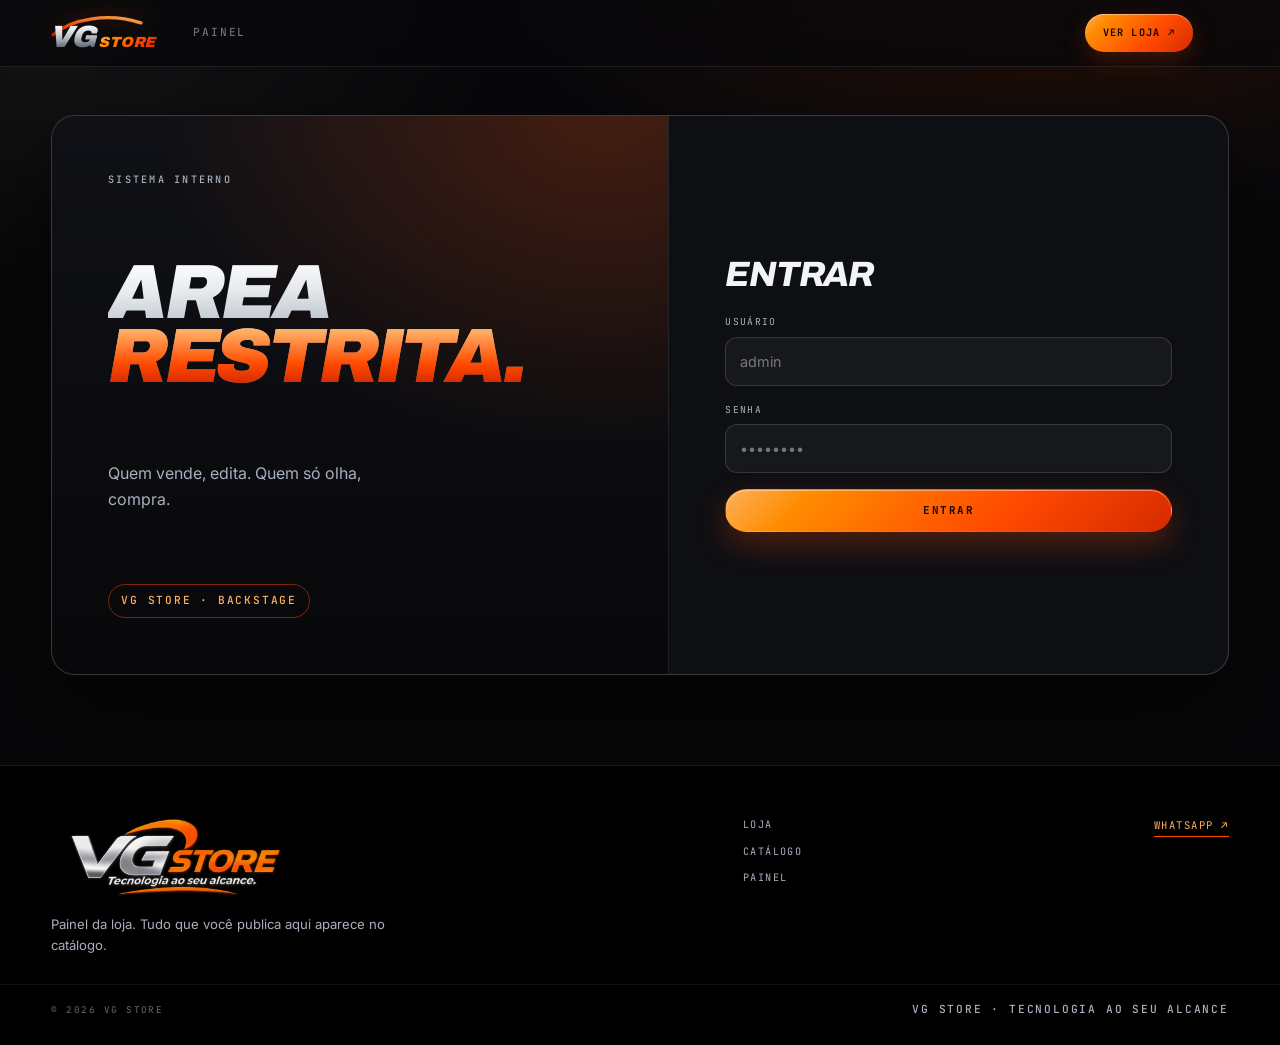
==== commit a68d3eff: "feat: login do painel local no codigo (admin) sem depender do supabase auth" ====
--- a/admin.html
+++ b/admin.html
@@ -154,20 +154,17 @@
   </footer>
 
   <script type="module">
-    import { STORE_NAME, WHATSAPP_NUMBER } from "./js/config.js";
+    import { ADMIN_PASSWORD, ADMIN_USER, STORE_NAME, WHATSAPP_NUMBER } from "./js/config.js";
     import {
       createProduct,
       deleteProduct,
-      getSession,
       listAllProducts,
       removeProductImage,
-      signIn,
-      signOut,
       updateProduct,
       uploadProductImage
     } from "./js/api.js";
 
-    const ADMIN_EMAIL = "admin@loja.com";
+    const SESSION_KEY = "vg-store-admin";
     const money = new Intl.NumberFormat("pt-BR", {
       style: "currency",
       currency: "BRL"
@@ -210,6 +207,30 @@
     document.getElementById("store-name").setAttribute("aria-label", `${STORE_NAME}, página inicial`);
     document.getElementById("footer-wa").href = `https://wa.me/${WHATSAPP_NUMBER}`;
     document.title = `painel · ${STORE_NAME}`;
+
+    function isLoggedIn() {
+      try {
+        return localStorage.getItem(SESSION_KEY) === "ok";
+      } catch (error) {
+        return false;
+      }
+    }
+
+    function startSession() {
+      try {
+        localStorage.setItem(SESSION_KEY, "ok");
+      } catch (error) {
+        console.error(error);
+      }
+    }
+
+    function endSession() {
+      try {
+        localStorage.removeItem(SESSION_KEY);
+      } catch (error) {
+        console.error(error);
+      }
+    }
 
     function esc(value) {
       return String(value ?? "").replace(/[&<>"']/g, (char) => ({
@@ -436,40 +457,23 @@
         return;
       }
 
-      if (user !== "admin") {
+      if (user !== ADMIN_USER.toLowerCase() || password !== ADMIN_PASSWORD) {
         setLoginError("usuário ou senha incorretos.");
+        loginPassword.select();
         return;
       }
 
       setLoginBusy(true);
       setLoginError("");
 
-      try {
-        await signIn(ADMIN_EMAIL, password);
-        loginForm.reset();
-        await enterPanel();
-      } catch (failure) {
-        console.error(failure);
-        const reason = String(failure?.message || "").toLowerCase();
-        setLoginError(
-          reason.includes("invalid login credentials")
-            ? "usuário ou senha incorretos."
-            : "não deu para entrar agora. confira a conexão e tenta de novo."
-        );
-      } finally {
-        setLoginBusy(false);
-      }
+      startSession();
+      loginForm.reset();
+      await enterPanel();
+      setLoginBusy(false);
     });
 
-    logoutButton.addEventListener("click", async () => {
-      logoutButton.disabled = true;
-      try {
-        await signOut();
-      } catch (failure) {
-        console.error(failure);
-      } finally {
-        logoutButton.disabled = false;
-      }
+    logoutButton.addEventListener("click", () => {
+      endSession();
       showLogin();
       window.scrollTo({ top: 0, behavior: "smooth" });
     });
@@ -647,14 +651,10 @@
     });
 
     async function init() {
-      try {
-        const session = await getSession();
-        if (session) await enterPanel();
-        else showLogin();
-      } catch (failure) {
-        console.error(failure);
+      if (isLoggedIn()) {
+        await enterPanel();
+      } else {
         showLogin();
-        setLoginError("não deu para conectar. confira js/config.js e a conexão.");
       }
     }
 
--- a/style.css
+++ b/style.css
@@ -1680,8 +1680,8 @@
   padding: 12px 14px;
   font-size: 0.9rem;
   color: var(--ink);
-  background: rgba(255, 255, 255, 0.035);
-  border: 1px solid var(--line);
+  background: rgba(255, 255, 255, 0.04);
+  border: 1px solid rgba(255, 255, 255, 0.14);
   border-radius: var(--radius-sm);
   outline: none;
   transition: border-color 180ms ease, box-shadow 180ms ease, background-color 180ms ease;
@@ -1707,6 +1707,7 @@
 .field input[type="file"] {
   padding: 10px;
   font-size: 0.76rem;
+  color: var(--muted);
   border-style: dashed;
   cursor: pointer;
 }
@@ -1728,8 +1729,9 @@
 
 .field-hint {
   margin: 0;
-  font-size: 0.72rem;
-  color: var(--faint);
+  font-size: 0.74rem;
+  line-height: 1.5;
+  color: var(--muted);
 }
 
 .field-row {
@@ -1992,8 +1994,8 @@
 }
 
 .badge--muted {
-  color: var(--faint);
-  border-color: var(--line);
+  color: var(--muted);
+  border-color: var(--line-strong);
 }
 
 .admin-row-meta {
@@ -2012,10 +2014,10 @@
 .admin-row-actions button {
   padding: 0 0 2px;
   font-family: var(--mono);
-  font-size: 0.6rem;
+  font-size: 0.64rem;
   letter-spacing: 0.1em;
   text-transform: uppercase;
-  color: var(--muted);
+  color: #B7BFCA;
   background: transparent;
   border: 0;
   border-bottom: 1px solid transparent;
@@ -2029,6 +2031,10 @@
 .admin-row-actions button:disabled {
   opacity: 0.4;
   cursor: not-allowed;
+}
+
+.admin-row-actions .danger {
+  color: #E88A74;
 }
 
 .admin-row-actions .danger:hover {
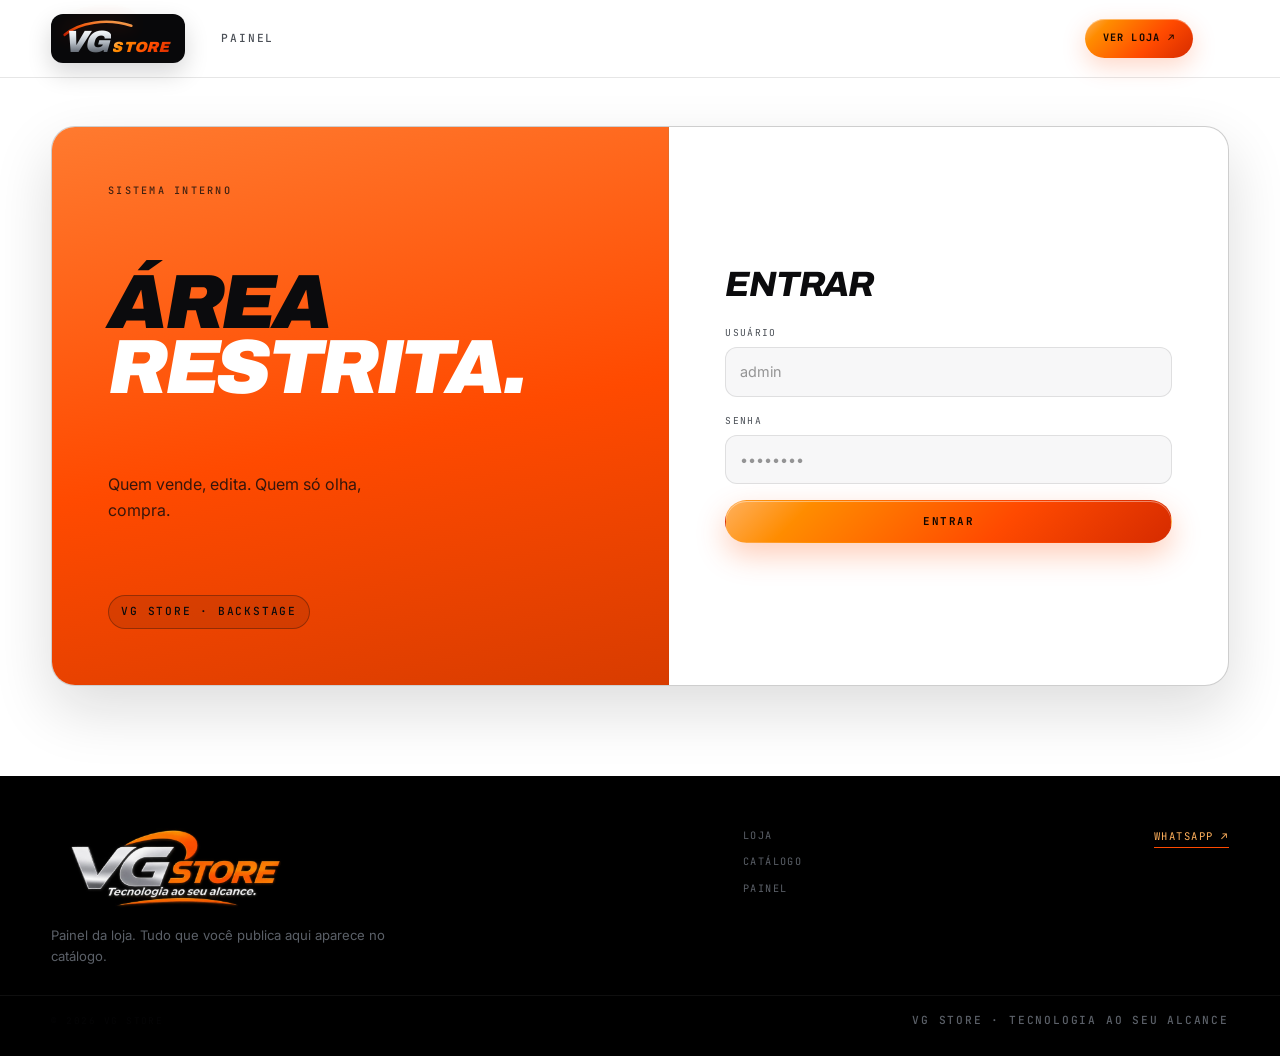
==== commit 2f14a0d9: "feat: painel no mesmo tema laranja, branco e preto cabecalho claro, painel de login laranja, campos " ====
--- a/admin.html
+++ b/admin.html
@@ -12,7 +12,7 @@
   <link href="https://fonts.googleapis.com/css2?family=Archivo:ital,wght@0,600;0,700;0,800;1,700;1,800;1,900&family=Inter:wght@400;500;600;700&family=JetBrains+Mono:wght@400;500;700&display=swap" rel="stylesheet">
   <link rel="stylesheet" href="style.css">
 </head>
-<body>
+<body class="admin-page">
   <a class="skip-link" href="#conteudo">pular para o conteúdo</a>
 
   <header class="site-header site-header--admin">
@@ -94,7 +94,6 @@
             <div class="field">
               <label for="photo">foto *</label>
               <input id="photo" type="file" accept="image/*">
-              <p class="field-hint">jpg, png ou webp. vira webp 1200px antes de subir.</p>
               <div id="photo-preview" class="photo-preview" hidden></div>
             </div>
 
@@ -307,40 +306,6 @@
       if (isObjectUrl) previewUrl = src;
       photoPreview.hidden = false;
       photoPreview.innerHTML = `<img src="${esc(src)}" alt="prévia da foto" width="240" height="300">`;
-    }
-
-    function toWebp(file) {
-      return new Promise((resolve, reject) => {
-        const source = URL.createObjectURL(file);
-        const image = new Image();
-
-        image.onload = () => {
-          URL.revokeObjectURL(source);
-
-          const max = 1200;
-          const scale = Math.min(1, max / Math.max(image.naturalWidth, image.naturalHeight));
-          const canvas = document.createElement("canvas");
-          canvas.width = Math.max(1, Math.round(image.naturalWidth * scale));
-          canvas.height = Math.max(1, Math.round(image.naturalHeight * scale));
-
-          const context = canvas.getContext("2d");
-          context.fillStyle = "#0D0E11";
-          context.fillRect(0, 0, canvas.width, canvas.height);
-          context.drawImage(image, 0, 0, canvas.width, canvas.height);
-
-          canvas.toBlob((blob) => {
-            if (blob) resolve(blob);
-            else reject(new Error("Falha ao converter a imagem."));
-          }, "image/webp", 0.82);
-        };
-
-        image.onerror = () => {
-          URL.revokeObjectURL(source);
-          reject(new Error("Imagem inválida."));
-        };
-
-        image.src = source;
-      });
     }
 
     function resetForm() {
@@ -398,9 +363,9 @@
         renderList();
       } catch (failure) {
         console.error(failure);
-        adminList.innerHTML = "";
-        adminCount.textContent = "";
-        notify("não deu para carregar o estoque. atualiza a página.", "error");
+        adminList.innerHTML = '<p class="admin-empty">catálogo fora do ar — o painel não conseguiu falar com a base de produtos (confira <span class="mono">js/config.js</span>).</p>';
+        adminCount.textContent = "—";
+        notify("não deu para carregar o estoque. confira js/config.js.", "error");
       }
     }
 
@@ -478,41 +443,21 @@
       window.scrollTo({ top: 0, behavior: "smooth" });
     });
 
-    photoInput.addEventListener("change", async () => {
+    photoInput.addEventListener("change", () => {
       const file = photoInput.files && photoInput.files[0];
       if (!file) return;
 
       if (!file.type.startsWith("image/")) {
-        notify("manda uma imagem de verdade (jpg, png ou webp).", "error");
+        notify("manda um arquivo de imagem.", "error");
         photoInput.value = "";
         return;
       }
 
-      const token = ++photoToken;
-      photoBlob = null;
-      processingPhoto = true;
-      saveButton.disabled = true;
-      photoPreview.hidden = false;
-      photoPreview.innerHTML = '<p class="preview-loading">processando...</p>';
-
-      try {
-        const blob = await toWebp(file);
-        if (token !== photoToken) return;
-        photoBlob = blob;
-        showPreview(URL.createObjectURL(blob), true);
-      } catch (failure) {
-        console.error(failure);
-        if (token !== photoToken) return;
-        photoBlob = null;
-        photoInput.value = "";
-        clearPreview();
-        notify("não deu para processar essa foto. tenta outra.", "error");
-      } finally {
-        if (token === photoToken) {
-          processingPhoto = false;
-          saveButton.disabled = false;
-        }
-      }
+      photoToken += 1;
+      photoBlob = file;
+      processingPhoto = false;
+      saveButton.disabled = false;
+      showPreview(URL.createObjectURL(file), true);
     });
 
     productForm.addEventListener("submit", async (event) => {
--- a/style.css
+++ b/style.css
@@ -2299,3 +2299,541 @@
     scroll-behavior: auto !important;
   }
 }
+
+/* =====================================================================
+   TEMA DA LOJA — laranja, branco e preto (o painel segue escuro)
+   ===================================================================== */
+
+body.store {
+  --bg: #ffffff;
+  --surface: #ffffff;
+  --surface-2: #f7f7f8;
+  --surface-3: #f0f0f2;
+  --ink: #0b0b0d;
+  --muted: #5b6068;
+  --faint: rgba(11, 11, 13, 0.45);
+  --line: rgba(11, 11, 13, 0.1);
+  --line-strong: rgba(11, 11, 13, 0.2);
+  background: var(--bg);
+  color: var(--ink);
+}
+
+body.store .site-header {
+  background: rgba(255, 255, 255, 0.9);
+  border-bottom: 1px solid var(--line);
+}
+
+body.store .header-main {
+  grid-template-columns: minmax(0, 1fr) auto;
+  gap: 10px 16px;
+  padding-block: 12px;
+}
+
+.brand-block {
+  display: flex;
+  flex-direction: column;
+  align-items: flex-start;
+  gap: 7px;
+  min-width: 0;
+}
+
+body.store .brand {
+  padding: 9px 14px 8px;
+  border-radius: 12px;
+  background: #08080a;
+  box-shadow: 0 10px 24px rgba(8, 8, 10, 0.16);
+}
+
+body.store .brand-swoosh {
+  top: 5px;
+  left: 12px;
+  width: clamp(58px, 6.4vw, 70px);
+  filter: drop-shadow(0 0 8px rgba(255, 74, 0, 0.5));
+}
+
+body.store .brand-type {
+  padding-top: 6px;
+}
+
+.brand-tag {
+  margin: 0;
+  padding-left: 2px;
+  font-family: var(--mono);
+  font-size: 0.6rem;
+  letter-spacing: 0.2em;
+  text-transform: uppercase;
+  color: var(--muted);
+  white-space: nowrap;
+}
+
+body.store .search {
+  background: #f5f5f6;
+  border-color: var(--line);
+}
+
+body.store .search:focus-within {
+  background: #fff;
+}
+
+body.store .search button {
+  background: #0b0b0d;
+  color: #fff;
+}
+
+body.store .search button:hover {
+  background: var(--orange-grad);
+  color: #fff;
+}
+
+body.store .header-wa {
+  color: var(--ink);
+}
+
+body.store .marquee {
+  background: #0b0b0d;
+  color: #fff;
+  border-block: 0;
+}
+
+body.store .marquee-track .sep {
+  color: var(--orange);
+}
+
+body.store .card-media {
+  background: #f4f4f5;
+}
+
+body.store .product-card {
+  background: #fff;
+  border: 1px solid var(--line);
+  box-shadow: 0 1px 2px rgba(11, 11, 13, 0.04);
+}
+
+body.store .product-card:hover {
+  border-color: rgba(255, 74, 0, 0.45);
+  box-shadow: 0 18px 40px rgba(11, 11, 13, 0.1);
+}
+
+body.store .card-view {
+  background: #0b0b0d;
+  color: #fff;
+}
+
+body.store .card-category {
+  color: var(--orange);
+}
+
+body.store .chip {
+  background: #f5f5f6;
+  border-color: var(--line);
+  color: var(--muted);
+}
+
+body.store .chip:hover {
+  color: var(--ink);
+  border-color: var(--line-strong);
+}
+
+body.store .chip.is-active {
+  background: var(--orange-grad);
+  border-color: transparent;
+  color: #fff;
+}
+
+body.store .btn--ghost {
+  border-color: var(--line-strong);
+  color: var(--ink);
+}
+
+body.store .btn--ghost:hover {
+  border-color: var(--orange);
+  color: var(--orange);
+}
+
+body.store .steps li {
+  background: #fafafa;
+  border-color: var(--line);
+}
+
+body.store .skeleton-card,
+body.store .skeleton-line,
+body.store .skeleton-media {
+  background-image: linear-gradient(100deg, #eeeef0 30%, #f7f7f8 50%, #eeeef0 70%);
+}
+
+body.store .cta-band,
+body.store .site-footer {
+  --ink: #f2f4f7;
+  --muted: #a8b0bd;
+  --faint: rgba(242, 244, 247, 0.45);
+  --line: rgba(255, 255, 255, 0.09);
+  --line-strong: rgba(255, 255, 255, 0.2);
+  background: #08080a;
+  color: var(--ink);
+}
+
+body.store .site-footer {
+  border-top: 1px solid rgba(255, 255, 255, 0.08);
+}
+
+@media (min-width: 900px) {
+  body.store .header-main {
+    grid-template-columns: auto minmax(0, 1fr) auto;
+    align-items: center;
+    gap: 18px 24px;
+  }
+
+  body.store .brand-block {
+    grid-column: 1;
+  }
+
+  body.store .search {
+    grid-column: 2;
+    align-self: center;
+  }
+
+  body.store .header-wa {
+    grid-column: 3;
+    align-self: center;
+  }
+}
+
+/* ---- loja: contraste de texto sobre branco ---- */
+
+body.store .topline {
+  color: rgba(242, 244, 247, 0.72);
+  background: #08080a;
+}
+
+body.store .section-head h2,
+body.store .list-head h2 {
+  background: none;
+  -webkit-text-fill-color: currentColor;
+  color: var(--ink);
+}
+
+body.store .section-head h2 .mark,
+body.store .list-head h2 .mark {
+  color: var(--orange);
+}
+
+body.store .section-head h2::before,
+body.store .list-head h2::before {
+  box-shadow: none;
+}
+
+body.store .section-note,
+body.store .brand-tag {
+  color: #6b7076;
+}
+
+body.store .card-category {
+  color: #c83800;
+  font-size: 0.6rem;
+  letter-spacing: 0.16em;
+}
+
+body.store .card-info {
+  gap: 10px;
+}
+
+body.store .card-text h3 {
+  overflow-wrap: anywhere;
+}
+
+body.store .search-icon {
+  color: #6b7076;
+}
+
+body.store .search input::placeholder {
+  color: rgba(11, 11, 13, 0.52);
+}
+
+body.store .header-wa {
+  color: #150800;
+  box-shadow: 0 6px 16px rgba(255, 74, 0, 0.16);
+}
+
+body.store .header-wa:hover {
+  box-shadow: 0 10px 22px rgba(255, 74, 0, 0.24);
+}
+
+body.store .empty-state,
+body.store .error-state {
+  color: var(--muted);
+}
+
+/* legibilidade de microtexto na loja */
+body.store .brand-tag {
+  font-size: 0.66rem;
+  letter-spacing: 0.17em;
+}
+
+body.store .card-category {
+  font-size: 0.63rem;
+}
+
+body.store .section-note {
+  font-size: 0.66rem;
+}
+
+/* produto (loja) — titulo e preco no tema claro */
+body.store .product-panel h1 {
+  background: none;
+  -webkit-text-fill-color: currentColor;
+  color: var(--ink);
+}
+
+body.store .product-panel h1 .mark {
+  color: var(--orange);
+}
+
+body.store .product-price {
+  color: #b3350a;
+  background: #fff1e9;
+  border-color: rgba(200, 56, 0, 0.28);
+}
+
+body.store .product-gallery {
+  background: #f4f4f5;
+  box-shadow: 0 18px 44px rgba(11, 11, 13, 0.12);
+}
+
+body.store .product-gallery::after {
+  background: linear-gradient(180deg, transparent 60%, rgba(11, 11, 13, 0.1) 100%);
+}
+
+body.store .product-loading-media {
+  background-image: linear-gradient(100deg, #eeeef0 30%, #f7f7f8 50%, #eeeef0 70%);
+}
+
+body.store .product-panel .info-card,
+body.store .product-panel .product-facts li {
+  background: #fafafa;
+  border-color: var(--line);
+}
+
+/* header da loja no celular: logo + whatsapp na primeira linha, busca embaixo */
+@media (max-width: 899px) {
+  body.store .header-main {
+    grid-template-columns: minmax(0, 1fr) auto;
+    align-items: center;
+    gap: 10px 12px;
+  }
+
+  body.store .brand-block {
+    grid-column: 1;
+    grid-row: 1;
+  }
+
+  body.store .header-wa {
+    grid-column: 2;
+    grid-row: 1;
+    justify-self: end;
+    align-self: center;
+    padding: 10px 14px;
+    font-size: 0.6rem;
+  }
+
+  body.store .search {
+    grid-column: 1 / -1;
+    grid-row: 2;
+  }
+}
+
+body.store .site-footer .brand-tag {
+  color: rgba(242, 244, 247, 0.6);
+}
+
+/* =====================================================================
+   TEMA DA LOJA — laranja, branco e preto (o painel segue escuro)
+   ===================================================================== */
+
+body.admin-page {
+  --bg: #ffffff;
+  --surface: #ffffff;
+  --surface-2: #f7f7f8;
+  --surface-3: #f0f0f2;
+  --ink: #0b0b0d;
+  --muted: #5b6068;
+  --faint: rgba(11, 11, 13, 0.45);
+  --line: rgba(11, 11, 13, 0.1);
+  --line-strong: rgba(11, 11, 13, 0.2);
+  background: var(--bg);
+  color: var(--ink);
+}
+
+body.admin-page .login-shell {
+  background: #fff;
+  box-shadow: 0 24px 60px rgba(11, 11, 13, 0.14);
+  border-color: var(--line-strong);
+}
+
+body.admin-page .login-statement {
+  background: linear-gradient(168deg, #ff7a2f 0%, #ff4a00 55%, #d83c00 100%);
+  border-bottom-color: rgba(11, 11, 13, 0.16);
+}
+
+body.admin-page .login-statement .eyebrow {
+  color: rgba(11, 11, 13, 0.78);
+}
+
+body.admin-page .login-statement h1 {
+  background: none;
+  -webkit-text-fill-color: currentColor;
+  color: #0b0b0d;
+}
+
+body.admin-page .login-statement h1 .mark {
+  background: none;
+  -webkit-text-fill-color: currentColor;
+  color: #fff;
+}
+
+body.admin-page .login-statement p {
+  color: rgba(11, 11, 13, 0.82);
+}
+
+body.admin-page .login-stamp {
+  background: rgba(11, 11, 13, 0.1);
+  border-color: rgba(11, 11, 13, 0.32);
+  color: #0b0b0d;
+}
+
+body.admin-page .login-card h2 {
+  color: var(--ink);
+}
+
+body.admin-page .field input,
+body.admin-page .field textarea {
+  background: #f7f7f8;
+  border: 1px solid var(--line);
+  color: var(--ink);
+}
+
+body.admin-page .field input:focus,
+body.admin-page .field textarea:focus {
+  background: #fff;
+  border-color: var(--orange);
+  box-shadow: 0 0 0 3px rgba(255, 74, 0, 0.16);
+}
+
+body.admin-page .field input::placeholder,
+body.admin-page .field textarea::placeholder {
+  color: rgba(11, 11, 13, 0.42);
+}
+
+body.admin-page .admin-top h1 {
+  background: none;
+  -webkit-text-fill-color: currentColor;
+  color: var(--ink);
+}
+
+body.admin-page .admin-top h1 .mark {
+  color: var(--orange);
+}
+
+body.admin-page .admin-form,
+body.admin-page .admin-list-wrap {
+  background: #fafafa;
+  border: 1px solid var(--line);
+  box-shadow: 0 14px 34px rgba(11, 11, 13, 0.07);
+}
+
+body.admin-page .admin-row {
+  background: #fff;
+  border: 1px solid var(--line);
+}
+
+body.admin-page .admin-row img {
+  background: #f0f0f2;
+}
+
+body.admin-page .admin-row-actions button {
+  background: #f5f5f6;
+  border: 1px solid var(--line);
+  color: var(--ink);
+}
+
+body.admin-page .admin-row-actions button:hover {
+  border-color: var(--orange);
+  color: #c83800;
+}
+
+body.admin-page .admin-row-actions .danger {
+  border-color: rgba(200, 56, 0, 0.3);
+  color: #c83800;
+}
+
+body.admin-page .admin-row-actions .danger:hover {
+  background: var(--orange-grad);
+  border-color: transparent;
+  color: #fff;
+}
+
+body.admin-page .btn--ghost {
+  border-color: var(--line-strong);
+  color: var(--ink);
+}
+
+body.admin-page .login-error {
+  color: #c83800;
+}
+
+/* painel: cabecalho, marca e microtexto no tema claro */
+body.admin-page .site-header {
+  background: rgba(255, 255, 255, 0.92);
+  border-bottom: 1px solid var(--line);
+}
+
+body.admin-page .brand {
+  padding: 9px 14px 8px;
+  border-radius: 12px;
+  background: #08080a;
+  box-shadow: 0 10px 24px rgba(8, 8, 10, 0.16);
+}
+
+body.admin-page .brand-swoosh {
+  top: 5px;
+  left: 12px;
+  width: clamp(58px, 6.4vw, 70px);
+}
+
+body.admin-page .brand-type {
+  padding-top: 6px;
+}
+
+body.admin-page .header-tag,
+body.admin-page .header-main .mono {
+  color: #4a4f56;
+}
+
+body.admin-page .eyebrow,
+body.admin-page .admin-form h2,
+body.admin-page .admin-list-wrap h2,
+body.admin-page .admin-row-meta,
+body.admin-page .admin-empty,
+body.admin-page .admin-loading {
+  color: #4a4f56;
+}
+
+body.admin-page .admin-form label,
+body.admin-page .field label {
+  color: #4a4f56;
+}
+
+body.admin-page .badge {
+  border-color: rgba(11, 11, 13, 0.22);
+  color: #3c4147;
+}
+
+body.admin-page .badge--muted {
+  border-color: rgba(200, 56, 0, 0.3);
+  color: #a83400;
+  background: #fff2ec;
+}
+
+body.admin-page .badge--accent {
+  border-color: transparent;
+  color: #120700;
+}
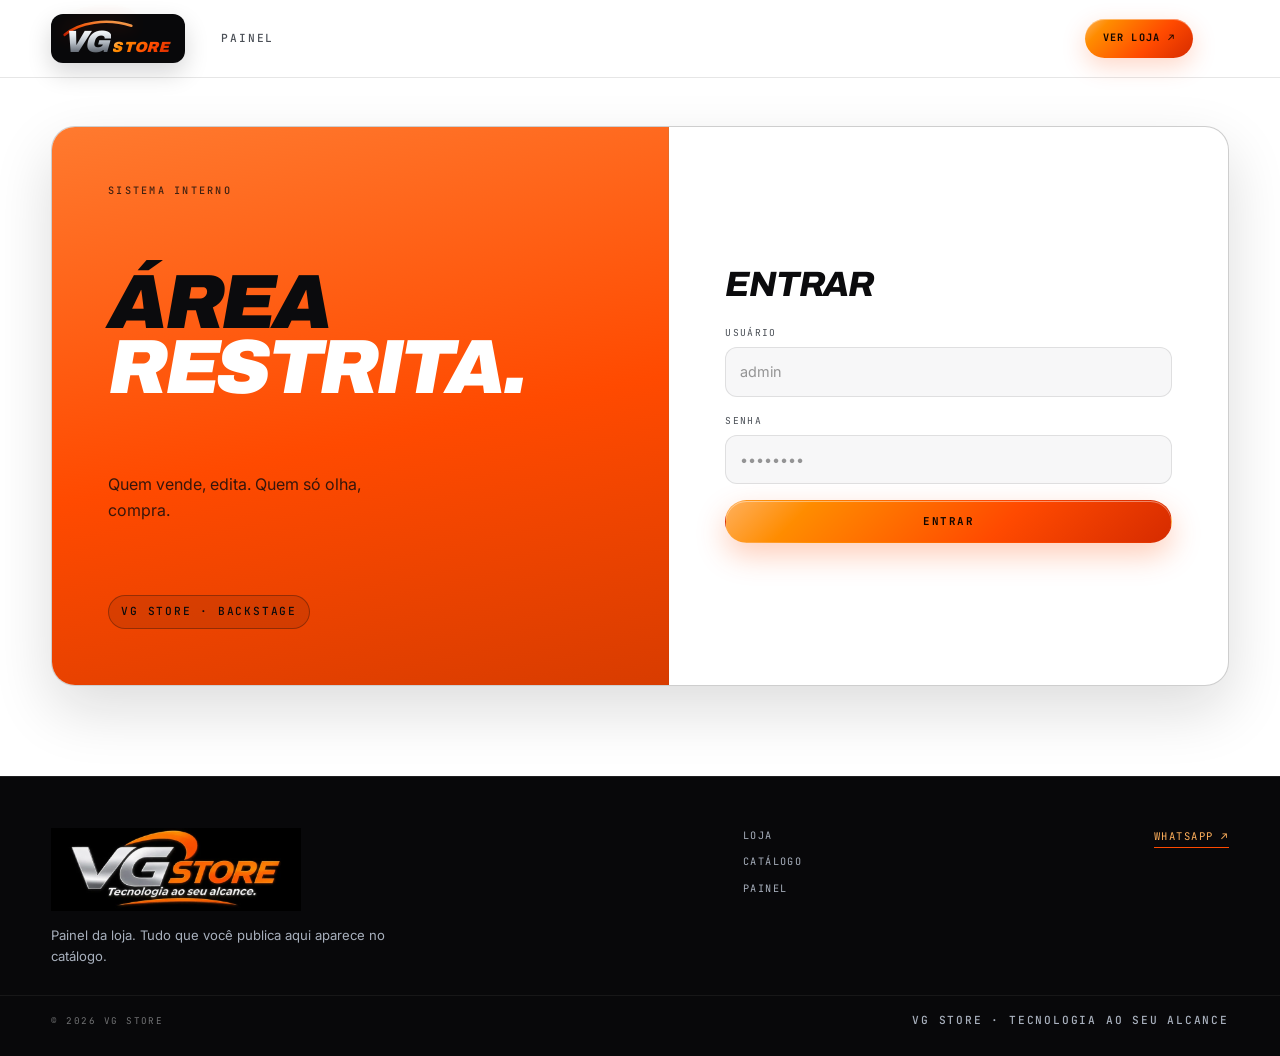
==== commit 8b7558ae: "perf: logo em webp (452KB -> 19KB), cartao de compartilhamento 1200x630 og:image absoluto com tamanh" ====
--- a/admin.html
+++ b/admin.html
@@ -3,7 +3,6 @@
 <head>
   <meta charset="UTF-8">
   <meta name="viewport" content="width=device-width, initial-scale=1">
-  <meta name="theme-color" content="#08080A">
   <meta name="robots" content="noindex,nofollow">
   <title>Painel · VG Store</title>
   <link rel="icon" href="img/favicon.svg" type="image/svg+xml">
@@ -11,6 +10,8 @@
   <link rel="preconnect" href="https://fonts.gstatic.com" crossorigin>
   <link href="https://fonts.googleapis.com/css2?family=Archivo:ital,wght@0,600;0,700;0,800;1,700;1,800;1,900&family=Inter:wght@400;500;600;700&family=JetBrains+Mono:wght@400;500;700&display=swap" rel="stylesheet">
   <link rel="stylesheet" href="style.css">
+  <meta name="theme-color" content="#FF4A00">
+  <meta name="robots" content="noindex, nofollow">
 </head>
 <body class="admin-page">
   <a class="skip-link" href="#conteudo">pular para o conteúdo</a>
@@ -136,7 +137,7 @@
   <footer class="site-footer">
     <div class="footer-inner">
       <div class="footer-brand-block">
-        <img class="footer-logo" src="img/logo.png" alt="VG Store" width="1600" height="533" loading="lazy">
+        <img class="footer-logo" src="img/logo.webp" alt="VG Store" width="800" height="267" loading="lazy" decoding="async">
         <p class="footer-note">Painel da loja. Tudo que você publica aqui aparece no catálogo.</p>
       </div>
       <nav class="footer-nav" aria-label="navegação do rodapé">
--- a/style.css
+++ b/style.css
@@ -2837,3 +2837,24 @@
   border-color: transparent;
   color: #120700;
 }
+
+/* painel: rodape preto com texto claro */
+body.admin-page .site-footer {
+  --ink: #f2f4f7;
+  --muted: #a8b0bd;
+  --faint: rgba(242, 244, 247, 0.45);
+  --line: rgba(255, 255, 255, 0.09);
+  --line-strong: rgba(255, 255, 255, 0.2);
+  background: #08080a;
+  color: var(--ink);
+}
+
+body.admin-page .site-footer .footer-logo {
+  background: transparent;
+}
+
+body.admin-page .toast {
+  color: #f2f4f7;
+  background: #0b0b0d;
+  border-color: rgba(255, 74, 0, 0.55);
+}
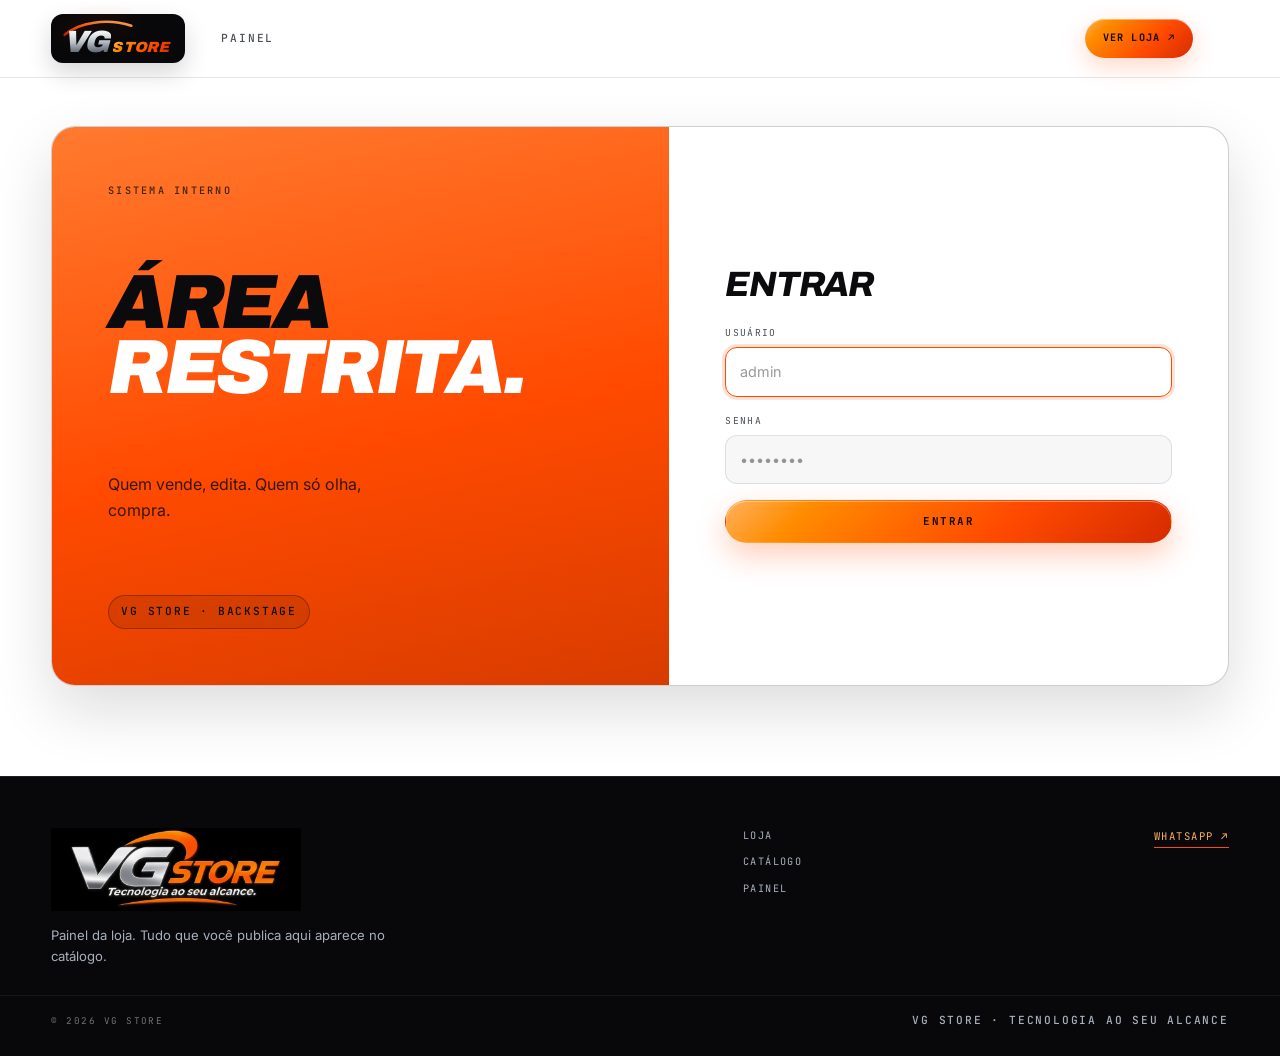
==== commit 12adf646: "feat: galeria de ate 6 fotos, categorias fixas, busca no estoque e link /p/<id> com meta do produto " ====
--- a/admin.html
+++ b/admin.html
@@ -88,14 +88,27 @@
               </div>
               <div class="field">
                 <label for="category">categoria</label>
-                <input id="category" type="text" maxlength="40" autocomplete="off" placeholder="notebook, tv box...">
+                <input id="category" type="text" maxlength="40" autocomplete="off" placeholder="notebook, tv box..." list="category-options">
+                <datalist id="category-options">
+                  <option value="Notebook"></option>
+                  <option value="Smartphone"></option>
+                  <option value="Tablet"></option>
+                  <option value="TV Box"></option>
+                  <option value="Audio"></option>
+                  <option value="Acessorio"></option>
+                  <option value="Monitor"></option>
+                  <option value="Console"></option>
+                  <option value="Periferico"></option>
+                  <option value="Outro"></option>
+                </datalist>
               </div>
             </div>
 
             <div class="field">
-              <label for="photo">foto *</label>
-              <input id="photo" type="file" accept="image/*">
-              <div id="photo-preview" class="photo-preview" hidden></div>
+              <label for="photo">fotos</label>
+              <input id="photo" type="file" accept="image/*" multiple>
+              <p class="field-hint">ate 6 fotos. a primeira vira a capa do catalogo.</p>
+              <div id="photo-preview" class="photo-preview photo-preview--grid" hidden></div>
             </div>
 
             <div class="field">
@@ -120,6 +133,15 @@
           <div class="list-head">
             <h2 id="list-title">estoque</h2>
             <span id="admin-count" class="section-note"></span>
+          </div>
+          <div class="stock-tools">
+            <input id="stock-search" type="search" placeholder="buscar no estoque" autocomplete="off" aria-label="buscar no estoque">
+            <select id="stock-sort" aria-label="ordenar estoque">
+              <option value="recent">mais recentes</option>
+              <option value="name">nome a-z</option>
+              <option value="price-asc">menor preco</option>
+              <option value="price-desc">maior preco</option>
+            </select>
           </div>
           <div id="admin-list" class="admin-list"></div>
           <div id="list-empty" class="state state--small" hidden>
@@ -159,6 +181,7 @@
       createProduct,
       deleteProduct,
       listAllProducts,
+      productImages,
       removeProductImage,
       updateProduct,
       uploadProductImage
@@ -191,15 +214,18 @@
     const saveButton = document.getElementById("save-button");
     const cancelEdit = document.getElementById("cancel-edit");
     const adminList = document.getElementById("admin-list");
+    const stockSearch = document.getElementById("stock-search");
+    const stockSort = document.getElementById("stock-sort");
     const listEmpty = document.getElementById("list-empty");
     const adminCount = document.getElementById("admin-count");
     const toast = document.getElementById("toast");
 
     let products = [];
     let editingId = null;
-    let existingImage = null;
-    let photoBlob = null;
-    let previewUrl = null;
+    let originalImages = [];
+    let existingImages = [];
+    let newFiles = [];
+    let previewUrls = [];
     let processingPhoto = false;
     let photoToken = 0;
     let toastTimer = null;
@@ -289,43 +315,98 @@
       return Number.isFinite(value) ? value : NaN;
     }
 
-    function revokePreview() {
-      if (previewUrl) {
-        URL.revokeObjectURL(previewUrl);
-        previewUrl = null;
-      }
+    function revokePreviews() {
+      previewUrls.forEach((url) => URL.revokeObjectURL(url));
+      previewUrls = [];
     }
 
     function clearPreview() {
-      revokePreview();
+      revokePreviews();
       photoPreview.hidden = true;
       photoPreview.innerHTML = "";
     }
 
-    function showPreview(src, isObjectUrl = false) {
-      revokePreview();
-      if (isObjectUrl) previewUrl = src;
+    function renderPreview() {
+      revokePreviews();
+
+      const items = [
+        ...existingImages.map((image, index) => ({
+          src: image.url,
+          kind: "existing",
+          index
+        })),
+        ...newFiles.map((file, index) => {
+          const url = URL.createObjectURL(file);
+          previewUrls.push(url);
+          return { src: url, kind: "new", index };
+        })
+      ];
+
+      if (!items.length) {
+        clearPreview();
+        return;
+      }
+
       photoPreview.hidden = false;
-      photoPreview.innerHTML = `<img src="${esc(src)}" alt="prévia da foto" width="240" height="300">`;
+      photoPreview.innerHTML = items.map((item, position) => `
+        <figure class="photo-item">
+          <img src="${esc(item.src)}" alt="foto ${position + 1}" width="160" height="200">
+          ${position === 0 ? '<span class="photo-cover">capa</span>' : ""}
+          <button type="button" class="photo-remove" data-kind="${item.kind}" data-index="${item.index}" aria-label="remover foto ${position + 1}">x</button>
+        </figure>
+      `).join("");
+    }
+
+    function resetPhotos() {
+      existingImages = [];
+      newFiles = [];
+      originalImages = [];
+      photoInput.value = "";
+      clearPreview();
     }
 
     function resetForm() {
       editingId = null;
-      existingImage = null;
-      photoBlob = null;
+      resetPhotos();
       processingPhoto = false;
       photoToken += 1;
       productForm.reset();
       photoInput.value = "";
-      clearPreview();
       formTitle.textContent = "novo produto";
       saveButton.textContent = "salvar produto";
       saveButton.disabled = false;
       cancelEdit.hidden = true;
     }
 
+    function plain(value) {
+      return String(value || "")
+        .normalize("NFD")
+        .replace(/[\u0300-\u036f]/g, "")
+        .toLowerCase();
+    }
+
+    function visibleProducts() {
+      const term = plain(stockSearch.value).trim();
+      const sort = stockSort.value;
+
+      const filtered = term
+        ? products.filter((product) => plain(`${product.name} ${product.category}`).includes(term))
+        : products.slice();
+
+      const price = (product) =>
+        product.price === null || product.price === undefined ? Infinity : Number(product.price);
+
+      if (sort === "name") filtered.sort((a, b) => String(a.name).localeCompare(String(b.name), "pt-BR"));
+      else if (sort === "price-asc") filtered.sort((a, b) => price(a) - price(b));
+      else if (sort === "price-desc") filtered.sort((a, b) => price(b) - price(a));
+      else filtered.sort((a, b) => new Date(b.created_at) - new Date(a.created_at));
+
+      return filtered;
+    }
+
     function renderList() {
-      adminCount.textContent = `${String(products.length).padStart(2, "0")} ${products.length === 1 ? "item" : "itens"}`;
+      const shown = visibleProducts();
+      adminCount.textContent = `${String(shown.length).padStart(2, "0")} de ${String(products.length).padStart(2, "0")} ${products.length === 1 ? "item" : "itens"}`;
       listEmpty.hidden = products.length > 0;
 
       if (!products.length) {
@@ -333,9 +414,19 @@
         return;
       }
 
-      adminList.innerHTML = products.map((product) => `
+      if (!shown.length) {
+        adminList.innerHTML = '<p class="admin-empty">nenhum produto com esse nome.</p>';
+        return;
+      }
+
+      adminList.innerHTML = shown.map((product) => {
+        const gallery = productImages(product);
+        return `
         <article class="admin-row" data-id="${esc(product.id)}">
-          <img src="${esc(product.image_url)}" alt="" width="90" height="112" loading="lazy">
+          <div class="admin-row-thumb">
+            <img src="${esc(gallery.length ? gallery[0].url : "")}" alt="" width="90" height="112" loading="lazy">
+            ${gallery.length > 1 ? `<span class="badge badge--count">${gallery.length} fotos</span>` : ""}
+          </div>
           <div class="admin-row-info">
             <div class="admin-row-top">
               <h3>${esc(product.name)}</h3>
@@ -352,7 +443,8 @@
             <button type="button" class="danger" data-action="delete" data-id="${esc(product.id)}">excluir</button>
           </div>
         </article>
-      `).join("");
+      `;
+      }).join("");
     }
 
     async function loadProducts() {
@@ -372,8 +464,9 @@
 
     function startEdit(product) {
       editingId = product.id;
-      existingImage = { url: product.image_url, path: product.image_path };
-      photoBlob = null;
+      originalImages = productImages(product);
+      existingImages = originalImages.slice();
+      newFiles = [];
       processingPhoto = false;
       photoToken += 1;
 
@@ -386,7 +479,7 @@
       featuredInput.checked = Boolean(product.featured);
       photoInput.value = "";
 
-      showPreview(product.image_url);
+      renderPreview();
       formTitle.textContent = "editar produto";
       saveButton.textContent = "salvar alterações";
       cancelEdit.hidden = false;
@@ -445,20 +538,41 @@
     });
 
     photoInput.addEventListener("change", () => {
-      const file = photoInput.files && photoInput.files[0];
-      if (!file) return;
-
-      if (!file.type.startsWith("image/")) {
-        notify("manda um arquivo de imagem.", "error");
-        photoInput.value = "";
-        return;
-      }
-
+      const files = Array.from(photoInput.files || []);
+      photoInput.value = "";
+      if (!files.length) return;
+
+      const images = files.filter((file) => file.type.startsWith("image/"));
+      if (images.length !== files.length) {
+        notify("só sobe arquivo de imagem.", "error");
+      }
+
+      const room = 6 - existingImages.length - newFiles.length;
+      if (room <= 0) {
+        notify("limite de 6 fotos por produto.", "error");
+        return;
+      }
+
+      if (images.length > room) {
+        notify(`cabem mais ${room} foto(s) nesse produto.`, "error");
+      }
+
+      newFiles = newFiles.concat(images.slice(0, room));
       photoToken += 1;
-      photoBlob = file;
       processingPhoto = false;
       saveButton.disabled = false;
-      showPreview(URL.createObjectURL(file), true);
+      renderPreview();
+    });
+
+    photoPreview.addEventListener("click", (event) => {
+      const button = event.target.closest(".photo-remove");
+      if (!button) return;
+
+      const index = Number(button.dataset.index);
+      if (button.dataset.kind === "existing") existingImages.splice(index, 1);
+      else newFiles.splice(index, 1);
+
+      renderPreview();
     });
 
     productForm.addEventListener("submit", async (event) => {
@@ -480,8 +594,8 @@
         return;
       }
 
-      if (!editingId && !photoBlob) {
-        notify("a foto é obrigatória.", "error");
+      if (!editingId && !newFiles.length) {
+        notify("a primeira foto é obrigatória.", "error");
         photoInput.focus();
         return;
       }
@@ -493,7 +607,7 @@
       }
 
       setSaving(true);
-      let uploaded = null;
+      const uploaded = [];
 
       try {
         const payload = {
@@ -504,28 +618,45 @@
           featured: featuredInput.checked
         };
 
-        if (photoBlob) {
-          uploaded = await uploadProductImage(photoBlob);
-          payload.image_url = uploaded.url;
-          payload.image_path = uploaded.path;
+        for (const file of newFiles) {
+          uploaded.push(await uploadProductImage(file));
         }
 
+        const gallery = [...existingImages, ...uploaded];
+
+        if (gallery.length) {
+          payload.image_url = gallery[0].url;
+          payload.image_path = gallery[0].path || null;
+          payload.images = gallery.slice(1).map((image) => ({ url: image.url, path: image.path || null }));
+        }
+
+        let saved = null;
+
         if (editingId) {
-          await updateProduct(editingId, payload);
-
-          if (uploaded && existingImage?.path) {
-            try {
-              await removeProductImage(existingImage.path);
-            } catch (cleanupFailure) {
-              console.error(cleanupFailure);
-            }
-          }
-
+          saved = await updateProduct(editingId, payload);
           notify("produto atualizado. já está na loja.");
         } else {
           payload.active = true;
-          await createProduct(payload);
+          saved = await createProduct(payload);
           notify("produto salvo. já está no ar.");
+        }
+
+        // banco sem a coluna images: só a capa foi guardada
+        if (payload.images && payload.images.length) {
+          const total = Array.isArray(saved && saved.images) ? saved.images.length : 0;
+          if (total !== payload.images.length) {
+            setTimeout(() => notify("só a capa foi salva: rode o SQL da migração 2 no Supabase para guardar a galeria.", "error"), 1600);
+          }
+        }
+
+        const kept = new Set(existingImages.map((image) => image.path));
+        for (const image of originalImages) {
+          if (!image.path || kept.has(image.path)) continue;
+          try {
+            await removeProductImage(image.path);
+          } catch (cleanupFailure) {
+            console.error(cleanupFailure);
+          }
         }
 
         resetForm();
@@ -533,9 +664,9 @@
       } catch (failure) {
         console.error(failure);
 
-        if (uploaded) {
+        for (const image of uploaded) {
           try {
-            await removeProductImage(uploaded.path);
+            await removeProductImage(image.path);
           } catch (cleanupFailure) {
             console.error(cleanupFailure);
           }
@@ -577,7 +708,14 @@
             return;
           }
 
-          await removeProductImage(product.image_path);
+          for (const image of productImages(product)) {
+            if (!image.path) continue;
+            try {
+              await removeProductImage(image.path);
+            } catch (cleanupFailure) {
+              console.error(cleanupFailure);
+            }
+          }
           await deleteProduct(id);
 
           if (editingId === id) resetForm();
@@ -596,6 +734,9 @@
       }
     });
 
+    stockSearch.addEventListener("input", renderList);
+    stockSort.addEventListener("change", renderList);
+
     async function init() {
       if (isLoggedIn()) {
         await enterPanel();
--- a/style.css
+++ b/style.css
@@ -2858,3 +2858,150 @@
   background: #0b0b0d;
   border-color: rgba(255, 74, 0, 0.55);
 }
+
+/* ==========================================================================
+   GALERIA, ESTOQUE E CATEGORIAS — laranja, branco e preto
+   ========================================================================== */
+
+.product-thumbs {
+  display: grid;
+  grid-template-columns: repeat(auto-fill, minmax(64px, 1fr));
+  gap: 8px;
+  margin-top: 10px;
+}
+
+.product-thumbs .thumb {
+  padding: 0;
+  border: 1px solid var(--line-strong);
+  border-radius: 10px;
+  background: var(--surface-3);
+  overflow: hidden;
+  aspect-ratio: 4 / 5;
+  cursor: pointer;
+  transition: border-color 0.15s ease, box-shadow 0.15s ease;
+}
+
+.product-thumbs .thumb img {
+  display: block;
+  width: 100%;
+  height: 100%;
+  object-fit: cover;
+}
+
+.product-thumbs .thumb:hover {
+  border-color: #ff8c00;
+}
+
+.product-thumbs .thumb.is-active {
+  border-color: #ff4a00;
+  box-shadow: 0 0 0 2px rgba(255, 74, 0, 0.32);
+}
+
+body.admin-page .photo-preview--grid {
+  display: grid;
+  grid-template-columns: repeat(auto-fill, minmax(92px, 1fr));
+  gap: 12px;
+  margin-top: 10px;
+}
+
+body.admin-page .photo-item {
+  position: relative;
+  margin: 0;
+}
+
+body.admin-page .photo-item img {
+  display: block;
+  width: 100%;
+  aspect-ratio: 4 / 5;
+  object-fit: cover;
+  border-radius: 10px;
+  border: 1px solid var(--line-strong);
+}
+
+body.admin-page .photo-cover {
+  position: absolute;
+  top: 6px;
+  left: 6px;
+  padding: 3px 6px;
+  border-radius: 5px;
+  background: #08080a;
+  color: #ff8c00;
+  font-family: var(--mono);
+  font-size: 0.5rem;
+  letter-spacing: 0.14em;
+  text-transform: uppercase;
+}
+
+body.admin-page .photo-remove {
+  position: absolute;
+  top: -7px;
+  right: -7px;
+  width: 22px;
+  height: 22px;
+  padding: 0;
+  border-radius: 999px;
+  border: 1px solid var(--line-strong);
+  background: #ffffff;
+  color: #0b0b0d;
+  font-size: 13px;
+  line-height: 1;
+  cursor: pointer;
+  box-shadow: 0 2px 6px rgba(11, 11, 13, 0.18);
+}
+
+body.admin-page .photo-remove:hover {
+  background: #ff4a00;
+  border-color: #ff4a00;
+  color: #ffffff;
+}
+
+body.admin-page .stock-tools {
+  display: flex;
+  flex-wrap: wrap;
+  gap: 10px;
+  margin: 20px 0 2px;
+}
+
+body.admin-page .stock-tools input,
+body.admin-page .stock-tools select {
+  flex: 1 1 170px;
+  min-width: 0;
+  padding: 10px 12px;
+  border-radius: 10px;
+  border: 1px solid var(--line-strong);
+  background: #ffffff;
+  color: var(--ink);
+  font: inherit;
+}
+
+body.admin-page .stock-tools select {
+  flex: 0 0 auto;
+}
+
+body.admin-page .stock-tools input:focus,
+body.admin-page .stock-tools select:focus {
+  outline: 2px solid rgba(255, 74, 0, 0.45);
+  outline-offset: 1px;
+}
+
+body.admin-page .admin-row-thumb {
+  position: relative;
+}
+
+body.admin-page .admin-row-thumb img {
+  display: block;
+}
+
+body.admin-page .badge--count {
+  position: absolute;
+  left: 0;
+  bottom: -7px;
+  padding: 2px 5px;
+  border: 0;
+  border-radius: 4px;
+  background: #08080a;
+  color: #ff8c00;
+  font-family: var(--mono);
+  font-size: 0.48rem;
+  letter-spacing: 0.08em;
+}
